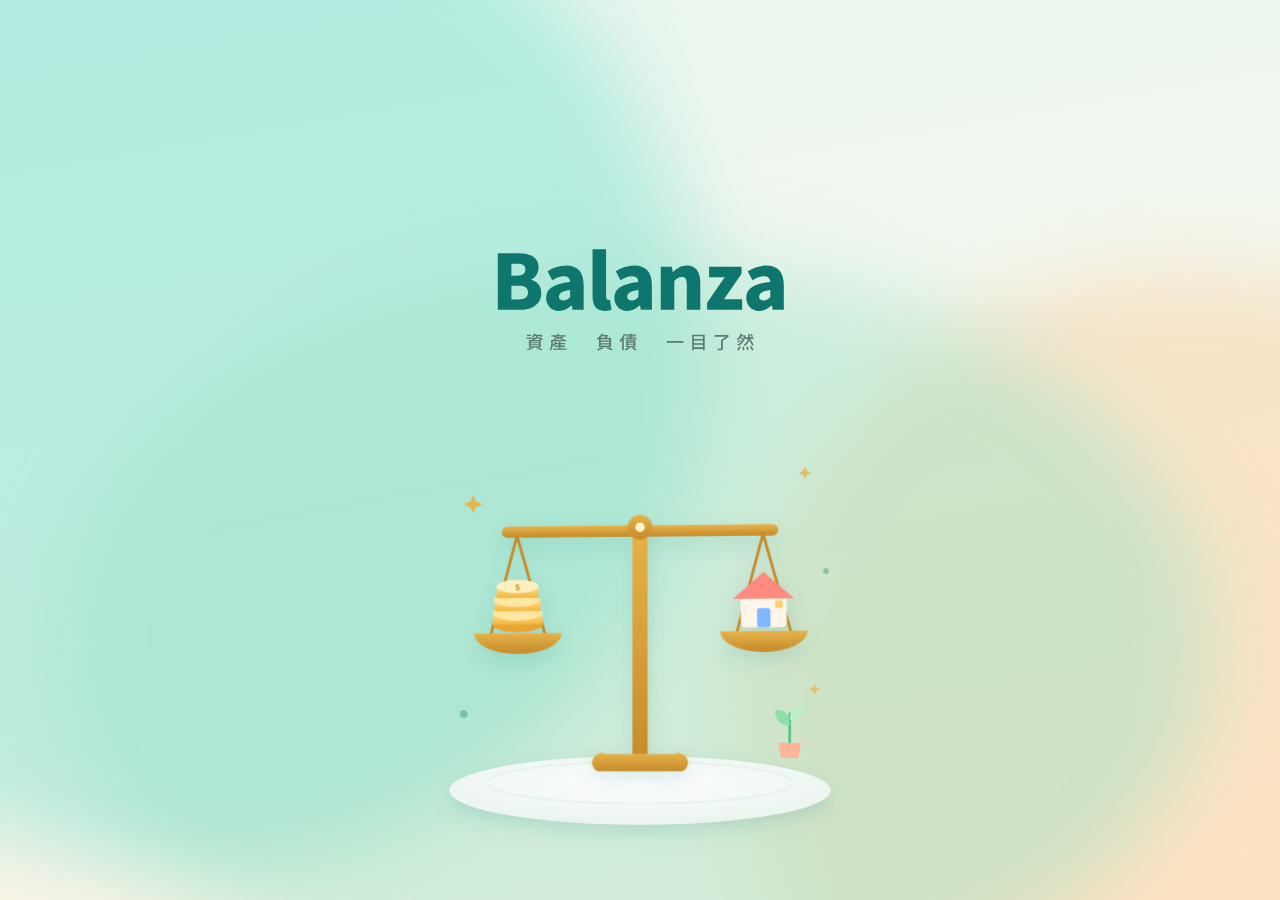
==== index.html @ 510e19ad "v5.28.0 新版小秤：配件、首頁背景鋪滿、大動作（設定可換回經典版） Co-Authored-By: Claude Opus 5.5 <noreply@anthropic.com> Claude-" ====
<!doctype html>
<html lang="zh-Hant">
<head>
  <meta charset="utf-8">
  <meta name="viewport" content="width=device-width, initial-scale=1, viewport-fit=cover">
  <meta name="theme-color" content="#0f766e">
  <meta name="apple-mobile-web-app-capable" content="yes">
  <meta name="apple-mobile-web-app-status-bar-style" content="black-translucent">
  <meta name="apple-mobile-web-app-title" content="Balanza">
  <title>Balanza</title>
  <link rel="manifest" href="manifest.json">
  <link rel="icon" href="icon.svg" type="image/svg+xml">
  <link rel="apple-touch-icon" href="icon-192.png">
  <!-- iPhone 啟動畫面：跟 App 底色一樣（淺色／深色），不會先閃白 -->
  <link rel="apple-touch-startup-image" media="(prefers-color-scheme: light) and (device-width: 440px) and (device-height: 956px) and (-webkit-device-pixel-ratio: 3) and (orientation: portrait)" href="splash/v3-light-1320x2868.png">
  <link rel="apple-touch-startup-image" media="(prefers-color-scheme: dark) and (device-width: 440px) and (device-height: 956px) and (-webkit-device-pixel-ratio: 3) and (orientation: portrait)" href="splash/v3-dark-1320x2868.png">
  <link rel="apple-touch-startup-image" media="(prefers-color-scheme: light) and (device-width: 402px) and (device-height: 874px) and (-webkit-device-pixel-ratio: 3) and (orientation: portrait)" href="splash/v3-light-1206x2622.png">
  <link rel="apple-touch-startup-image" media="(prefers-color-scheme: dark) and (device-width: 402px) and (device-height: 874px) and (-webkit-device-pixel-ratio: 3) and (orientation: portrait)" href="splash/v3-dark-1206x2622.png">
  <link rel="apple-touch-startup-image" media="(prefers-color-scheme: light) and (device-width: 430px) and (device-height: 932px) and (-webkit-device-pixel-ratio: 3) and (orientation: portrait)" href="splash/v3-light-1290x2796.png">
  <link rel="apple-touch-startup-image" media="(prefers-color-scheme: dark) and (device-width: 430px) and (device-height: 932px) and (-webkit-device-pixel-ratio: 3) and (orientation: portrait)" href="splash/v3-dark-1290x2796.png">
  <link rel="apple-touch-startup-image" media="(prefers-color-scheme: light) and (device-width: 393px) and (device-height: 852px) and (-webkit-device-pixel-ratio: 3) and (orientation: portrait)" href="splash/v3-light-1179x2556.png">
  <link rel="apple-touch-startup-image" media="(prefers-color-scheme: dark) and (device-width: 393px) and (device-height: 852px) and (-webkit-device-pixel-ratio: 3) and (orientation: portrait)" href="splash/v3-dark-1179x2556.png">
  <link rel="apple-touch-startup-image" media="(prefers-color-scheme: light) and (device-width: 420px) and (device-height: 912px) and (-webkit-device-pixel-ratio: 3) and (orientation: portrait)" href="splash/v3-light-1260x2736.png">
  <link rel="apple-touch-startup-image" media="(prefers-color-scheme: dark) and (device-width: 420px) and (device-height: 912px) and (-webkit-device-pixel-ratio: 3) and (orientation: portrait)" href="splash/v3-dark-1260x2736.png">
  <link rel="apple-touch-startup-image" media="(prefers-color-scheme: light) and (device-width: 428px) and (device-height: 926px) and (-webkit-device-pixel-ratio: 3) and (orientation: portrait)" href="splash/v3-light-1284x2778.png">
  <link rel="apple-touch-startup-image" media="(prefers-color-scheme: dark) and (device-width: 428px) and (device-height: 926px) and (-webkit-device-pixel-ratio: 3) and (orientation: portrait)" href="splash/v3-dark-1284x2778.png">
  <link rel="apple-touch-startup-image" media="(prefers-color-scheme: light) and (device-width: 390px) and (device-height: 844px) and (-webkit-device-pixel-ratio: 3) and (orientation: portrait)" href="splash/v3-light-1170x2532.png">
  <link rel="apple-touch-startup-image" media="(prefers-color-scheme: dark) and (device-width: 390px) and (device-height: 844px) and (-webkit-device-pixel-ratio: 3) and (orientation: portrait)" href="splash/v3-dark-1170x2532.png">
  <link rel="apple-touch-startup-image" media="(prefers-color-scheme: light) and (device-width: 375px) and (device-height: 812px) and (-webkit-device-pixel-ratio: 3) and (orientation: portrait)" href="splash/v3-light-1125x2436.png">
  <link rel="apple-touch-startup-image" media="(prefers-color-scheme: dark) and (device-width: 375px) and (device-height: 812px) and (-webkit-device-pixel-ratio: 3) and (orientation: portrait)" href="splash/v3-dark-1125x2436.png">
  <link rel="apple-touch-startup-image" media="(prefers-color-scheme: light) and (device-width: 414px) and (device-height: 896px) and (-webkit-device-pixel-ratio: 3) and (orientation: portrait)" href="splash/v3-light-1242x2688.png">
  <link rel="apple-touch-startup-image" media="(prefers-color-scheme: dark) and (device-width: 414px) and (device-height: 896px) and (-webkit-device-pixel-ratio: 3) and (orientation: portrait)" href="splash/v3-dark-1242x2688.png">
  <link rel="apple-touch-startup-image" media="(prefers-color-scheme: light) and (device-width: 414px) and (device-height: 896px) and (-webkit-device-pixel-ratio: 2) and (orientation: portrait)" href="splash/v3-light-828x1792.png">
  <link rel="apple-touch-startup-image" media="(prefers-color-scheme: dark) and (device-width: 414px) and (device-height: 896px) and (-webkit-device-pixel-ratio: 2) and (orientation: portrait)" href="splash/v3-dark-828x1792.png">
  <link rel="apple-touch-startup-image" media="(prefers-color-scheme: light) and (device-width: 375px) and (device-height: 667px) and (-webkit-device-pixel-ratio: 2) and (orientation: portrait)" href="splash/v3-light-750x1334.png">
  <link rel="apple-touch-startup-image" media="(prefers-color-scheme: dark) and (device-width: 375px) and (device-height: 667px) and (-webkit-device-pixel-ratio: 2) and (orientation: portrait)" href="splash/v3-dark-750x1334.png">
  <link rel="apple-touch-startup-image" media="(prefers-color-scheme: light) and (device-width: 320px) and (device-height: 568px) and (-webkit-device-pixel-ratio: 2) and (orientation: portrait)" href="splash/v3-light-640x1136.png">
  <link rel="apple-touch-startup-image" media="(prefers-color-scheme: dark) and (device-width: 320px) and (device-height: 568px) and (-webkit-device-pixel-ratio: 2) and (orientation: portrait)" href="splash/v3-dark-640x1136.png">
  <meta name="color-scheme" content="light dark">
  <!-- 先上底色，CSS 還沒載入前不會閃白／閃灰 -->
  <style>html,body{background:#f3f5f1}@media (prefers-color-scheme:dark){html,body{background:#0e1412}}</style>
  <!-- 開機畫面：iPhone 啟動圖片是同樣的底色；Balanza 一個字一個字浮現，再飛到首頁左上角變成標題 -->
  <style>#splash{position:fixed;inset:0;z-index:9999;overflow:hidden;background:var(--sp-bg);--sp-bg:linear-gradient(170deg,#e7f6ef 0%,#f3f7ee 42%,#fdf3e3 100%);--sp-wm:#0f766e;--sp-tag:#5b7a72;--sp-bar:#d7ebe2;--disc:#fff;--disc2:#e6f2ec;--beam:#c58b2a;--beam2:#e8b44c;--wm:#0f766e;--shadow:rgba(15,118,110,.14);--sp-g1:rgba(45,212,191,.28);--sp-g2:rgba(255,190,120,.30);--sp-g3:rgba(155,227,199,.45)}
@media (prefers-color-scheme:dark){#splash{--sp-bg:linear-gradient(170deg,#0f2a25 0%,#0e1a17 45%,#0e1412 100%);--sp-wm:#2dd4bf;--sp-tag:#8fb3aa;--sp-bar:#1d2c28;--disc:#1b2b27;--disc2:#16231f;--beam:#d9a441;--beam2:#f2c86a;--wm:#2dd4bf;--shadow:rgba(0,0,0,.35);--sp-g1:rgba(45,212,191,.20);--sp-g2:rgba(255,170,90,.14);--sp-g3:rgba(120,220,180,.12)}}
#splash.sp-light{--sp-bg:linear-gradient(170deg,#e7f6ef 0%,#f3f7ee 42%,#fdf3e3 100%);--sp-wm:#0f766e;--sp-tag:#5b7a72;--sp-bar:#d7ebe2;--disc:#fff;--disc2:#e6f2ec;--beam:#c58b2a;--beam2:#e8b44c;--wm:#0f766e;--shadow:rgba(15,118,110,.14);--sp-g1:rgba(45,212,191,.28);--sp-g2:rgba(255,190,120,.30);--sp-g3:rgba(155,227,199,.45)}
#splash.sp-dark{--sp-bg:linear-gradient(170deg,#0f2a25 0%,#0e1a17 45%,#0e1412 100%);--sp-wm:#2dd4bf;--sp-tag:#8fb3aa;--sp-bar:#1d2c28;--disc:#1b2b27;--disc2:#16231f;--beam:#d9a441;--beam2:#f2c86a;--wm:#2dd4bf;--shadow:rgba(0,0,0,.35);--sp-g1:rgba(45,212,191,.20);--sp-g2:rgba(255,170,90,.14);--sp-g3:rgba(120,220,180,.12)}
#splash .sp-g{position:absolute;border-radius:50%;filter:blur(40px)}
#splash .sp-g1{width:80vw;height:80vw;left:-25vw;top:-12vw;background:var(--sp-g1)}
#splash .sp-g2{width:70vw;height:70vw;right:-28vw;top:30vh;background:var(--sp-g2)}
#splash .sp-g3{width:90vw;height:60vw;left:5vw;bottom:-10vw;background:var(--sp-g3)}
#splash .sp-wm{position:absolute;left:50%;top:27%;height:min(15.3vw,68.4px);transform:translateX(-50%);fill:var(--sp-wm);overflow:visible}
#splash .sp-tag{position:absolute;left:50%;top:calc(27% + min(15.3vw,68.4px) + 22px);height:min(4.2vw,18px);transform:translateX(-50%);fill:var(--sp-tag);opacity:0}
#splash.sp-live .sp-tag{animation:spTag .7s cubic-bezier(.2,.8,.2,1) 1.05s both}
@keyframes spTag{from{opacity:0;transform:translateX(-50%) translateY(10px)}to{opacity:1;transform:translateX(-50%)}}
#splash .sp-scene{position:absolute;left:50%;bottom:8%;width:min(92vw,410px);transform:translateX(-50%)}
#splash .sp-scene svg{display:block;width:100%;height:auto;overflow:visible}
#splash .sp-beam{transform-box:view-box;transform-origin:215px 108px}
#splash.sp-live .sp-beam{animation:spBal 1.4s cubic-bezier(.35,.6,.3,1) .1s both,spIdle 2.8s ease-in-out 1.5s infinite}
#splash.sp-live .sp-spark path{animation:spTw 1.3s ease-in-out infinite;transform-box:fill-box;transform-origin:center}
#splash.sp-live .sp-spark path:nth-child(2){animation-delay:.4s}#splash.sp-live .sp-spark path:nth-child(3){animation-delay:.8s}
@keyframes spBal{0%{transform:rotate(-6deg)}35%{transform:rotate(3deg)}60%{transform:rotate(-2.5deg)}80%{transform:rotate(1deg)}100%{transform:rotate(-.5deg)}}
@keyframes spIdle{0%,100%{transform:rotate(-.5deg)}50%{transform:rotate(1.5deg)}}
@keyframes spTw{0%,100%{opacity:1;transform:scale(1)}50%{opacity:.35;transform:scale(.6)}}
#splash .sp-wm path{opacity:0;transform-box:fill-box;transform-origin:50% 100%}
#splash.sp-live .sp-wm path{animation:spLetter .62s cubic-bezier(.2,.85,.25,1) both;animation-delay:calc(var(--i) * 90ms)}
@keyframes spLetter{0%{opacity:0;transform:translateY(38%) scale(.86)}60%{opacity:1}100%{opacity:1;transform:none}}
#splash .sp-bar{position:absolute;left:50%;bottom:calc(9% + env(safe-area-inset-bottom,0px));width:64px;height:3px;margin-left:-32px;border-radius:2px;background:var(--sp-bar);overflow:hidden;opacity:0;transition:opacity .4s}
#splash .sp-bar i{position:absolute;top:0;bottom:0;width:40%;border-radius:2px;background:var(--sp-wm);animation:spBar 1.1s ease-in-out infinite}
#splash.sp-wait .sp-bar{opacity:.85}
#splash.sp-out{opacity:0;visibility:hidden;transition:opacity .5s,visibility .5s}
@keyframes spBar{0%{left:-40%}100%{left:100%}}
@media (prefers-reduced-motion:reduce){#splash .sp-wm path,#splash .sp-tag{opacity:1;animation:none!important}#splash .sp-beam{animation:none!important}}</style>
  <link rel="stylesheet" href="style.css">
</head>
<body class="booting">
<div id="splash" aria-hidden="true">
  <div class="sp-g sp-g1"></div><div class="sp-g sp-g2"></div><div class="sp-g sp-g3"></div>
  <svg class="sp-wm" viewBox="0 -880 3915 900"><path style="--i:0" d="M86 0H367C529 0 658 -68 658 -220C658 -319 601 -375 526 -395V-399C586 -422 623 -494 623 -560C623 -703 500 -745 346 -745H86ZM265 -449V-608H339C414 -608 449 -586 449 -533C449 -482 415 -449 339 -449ZM265 -137V-318H354C441 -318 484 -293 484 -232C484 -168 440 -137 354 -137Z"/><path style="--i:1" d="M891 14C954 14 1007 -15 1054 -57H1059L1071 0H1216V-323C1216 -501 1133 -583 986 -583C897 -583 816 -553 741 -508L803 -391C860 -423 907 -441 952 -441C1010 -441 1034 -414 1038 -368C816 -344 722 -279 722 -159C722 -64 786 14 891 14ZM952 -124C915 -124 891 -140 891 -173C891 -213 927 -246 1038 -260V-169C1012 -141 988 -124 952 -124Z"/><path style="--i:2" d="M1495 14C1535 14 1564 7 1583 -1L1562 -132C1552 -130 1548 -130 1542 -130C1528 -130 1511 -141 1511 -179V-799H1333V-185C1333 -66 1373 14 1495 14Z"/><path style="--i:3" d="M1789 14C1852 14 1905 -15 1952 -57H1957L1969 0H2114V-323C2114 -501 2031 -583 1884 -583C1795 -583 1714 -553 1639 -508L1701 -391C1758 -423 1805 -441 1850 -441C1908 -441 1932 -414 1936 -368C1714 -344 1620 -279 1620 -159C1620 -64 1684 14 1789 14ZM1850 -124C1813 -124 1789 -140 1789 -173C1789 -213 1825 -246 1936 -260V-169C1910 -141 1886 -124 1850 -124Z"/><path style="--i:4" d="M2231 0H2409V-380C2443 -413 2467 -431 2507 -431C2552 -431 2573 -409 2573 -330V0H2751V-352C2751 -494 2698 -583 2574 -583C2497 -583 2439 -544 2392 -498H2389L2376 -569H2231Z"/><path style="--i:5" d="M2841 0H3302V-139H3063L3294 -474V-569H2867V-430H3072L2841 -95Z"/><path style="--i:6" d="M3525 14C3588 14 3641 -15 3688 -57H3693L3705 0H3850V-323C3850 -501 3767 -583 3620 -583C3531 -583 3450 -553 3375 -508L3437 -391C3494 -423 3541 -441 3586 -441C3644 -441 3668 -414 3672 -368C3450 -344 3356 -279 3356 -159C3356 -64 3420 14 3525 14ZM3586 -124C3549 -124 3525 -140 3525 -173C3525 -213 3561 -246 3672 -260V-169C3646 -141 3622 -124 3586 -124Z"/></svg>
  <svg class="sp-tag" viewBox="0 -880 12700 1000"><path d="M268 -312H742V-255H268ZM268 -198H742V-140H268ZM268 -426H742V-370H268ZM67 -789V-718H315V-789ZM588 -33C692 3 798 49 860 82L945 30C877 -2 764 -46 660 -80H837V-486H177V-80H340C270 -41 151 -7 48 14C69 31 102 66 118 84C219 57 347 9 429 -42L344 -80H647ZM45 -634V-560H303C319 -543 341 -511 350 -491C525 -514 605 -557 641 -604C704 -546 796 -509 911 -493C921 -517 944 -552 963 -569C829 -578 721 -612 667 -668L669 -692V-709H808C794 -683 779 -658 766 -639L840 -612C869 -650 902 -710 928 -763L863 -784L849 -780H535C542 -796 549 -813 554 -830L470 -848C447 -778 405 -709 353 -663C374 -652 408 -628 424 -614C450 -640 476 -672 498 -709H582V-696C582 -652 558 -596 340 -567V-634Z M1738 -822C1754 -803 1771 -779 1785 -757H1424V-682H1592L1540 -642C1607 -628 1680 -610 1752 -591C1668 -570 1581 -552 1504 -539C1516 -530 1534 -512 1547 -498H1416V-301C1416 -199 1408 -63 1326 34C1345 45 1384 77 1398 95C1469 12 1495 -104 1504 -207C1507 -240 1508 -271 1508 -300V-421H2249V-498H2102L2149 -540C2100 -556 2038 -575 1971 -595C2023 -613 2071 -633 2112 -654L2067 -682H2219V-757H1876C1858 -788 1830 -826 1804 -854ZM2059 -498H1617C1696 -515 1782 -536 1864 -560C1937 -539 2005 -517 2059 -498ZM1638 -682H2024C1981 -662 1928 -642 1869 -624C1791 -645 1711 -665 1638 -682ZM1632 -407C1605 -330 1558 -257 1504 -207C1519 -188 1543 -142 1550 -124C1586 -158 1621 -202 1650 -252H1840V-179H1615V-105H1840V-23H1521V55H2264V-23H1933V-105H2169V-179H1933V-252H2194V-328H1933V-403H1840V-328H1690C1699 -346 1706 -365 1713 -383Z M4167 -392H4646V-315H4167ZM4167 -245H4646V-167H4167ZM4167 -539H4646V-463H4167ZM4481 -34C4582 4 4686 51 4745 85L4849 35C4779 0 4660 -49 4556 -86ZM4238 -87C4169 -47 4052 -9 3950 14C3972 31 4007 69 4023 88C4122 58 4249 7 4329 -45ZM4230 -699H4449C4430 -670 4407 -640 4383 -614H4151C4180 -641 4206 -670 4230 -699ZM4214 -844C4164 -754 4072 -648 3943 -571C3965 -557 3998 -525 4013 -504C4034 -518 4054 -532 4073 -547V-91H4744V-614H4497C4530 -653 4562 -696 4583 -735L4518 -777L4503 -773H4285L4318 -824Z M5675 -311H6003V-259H5675ZM5675 -207H6003V-154H5675ZM5675 -414H6003V-363H5675ZM5584 -475V-93H6097V-475ZM5709 -82C5659 -42 5572 -4 5491 19C5513 35 5550 67 5566 85C5645 55 5741 5 5800 -48ZM5888 -47C5955 -7 6038 53 6079 91L6164 41C6121 3 6041 -48 5972 -87ZM5787 -844V-792H5552V-730H5787V-687H5576V-628H5787V-583H5508V-517H6160V-583H5883V-628H6104V-687H5883V-730H6128V-792H5883V-844ZM5452 -843C5399 -698 5308 -554 5213 -462C5229 -439 5256 -389 5264 -366C5295 -398 5326 -435 5355 -475V83H5447V-619C5483 -683 5514 -750 5540 -816Z M7842 -442V-338H8762V-442Z M9345 -461H9845V-317H9345ZM9345 -551V-693H9845V-551ZM9345 -227H9845V-82H9345ZM9250 -786V76H9345V11H9845V76H9944V-786Z M10496 -770V-676H11113C11041 -610 10943 -538 10855 -493V-32C10855 -15 10847 -10 10826 -9C10803 -8 10724 -8 10645 -11C10661 15 10678 57 10683 85C10783 85 10852 84 10895 69C10939 55 10954 28 10954 -31V-446C11079 -517 11212 -622 11302 -720L11227 -775L11205 -770Z M12466 -788C12503 -747 12546 -689 12564 -652L12637 -695C12617 -732 12572 -787 12534 -827ZM12037 -112C12049 -51 12056 28 12056 76L12149 63C12148 16 12137 -62 12124 -122ZM12242 -114C12266 -54 12290 26 12298 74L12391 55C12382 6 12355 -71 12329 -130ZM12447 -118C12495 -54 12551 32 12574 86L12663 46C12637 -9 12579 -93 12531 -153ZM11863 -145C11830 -76 11778 2 11735 49L11824 86C11868 32 11918 -51 11952 -122ZM11759 -432 11780 -358C11840 -378 11906 -400 11974 -424L11965 -484C11887 -463 11813 -444 11759 -432ZM12359 -831V-712C12359 -689 12358 -665 12356 -639H12206V-549H12342C12316 -440 12253 -319 12105 -219C12129 -203 12160 -176 12176 -158C12316 -253 12385 -369 12419 -480C12485 -376 12549 -256 12579 -177L12664 -217C12628 -305 12550 -439 12475 -549H12655V-639H12447C12448 -664 12449 -688 12449 -710V-831ZM11942 -854C11905 -746 11829 -617 11737 -540C11749 -520 11768 -480 11776 -458C11824 -497 11868 -546 11907 -600C11956 -566 12009 -522 12044 -488C11973 -372 11873 -292 11754 -243C11774 -228 11807 -191 11819 -170C12017 -259 12170 -438 12230 -738L12172 -761L12155 -757H11999C12010 -781 12021 -804 12030 -828ZM11944 -657 11959 -681H12124C12112 -636 12098 -594 12080 -555C12043 -589 11991 -627 11944 -657Z"/></svg>
  <div class="sp-scene"><svg viewBox="0 0 430 420">
 <defs>
  <linearGradient id="spGold" x1="0" x2="0" y1="0" y2="1"><stop offset="0" stop-color="var(--beam2)"/><stop offset="1" stop-color="var(--beam)"/></linearGradient>
  <linearGradient id="spCoin" x1="0" x2="0" y1="0" y2="1"><stop offset="0" stop-color="#ffe08a"/><stop offset="1" stop-color="#f4b63f"/></linearGradient>
  <radialGradient id="spDisc" cx=".5" cy=".4" r=".7"><stop offset="0" stop-color="var(--disc)"/><stop offset="1" stop-color="var(--disc2)"/></radialGradient>
  <filter id="spSh" x="-20%" y="-20%" width="140%" height="160%"><feDropShadow dx="0" dy="8" stdDeviation="10" flood-color="var(--shadow)"/></filter>
 </defs>
 <!-- 地台 -->
 <ellipse cx="215" cy="380" rx="200" ry="36" fill="url(#spDisc)" filter="url(#spSh)"/>
 <ellipse cx="215" cy="372" rx="160" ry="22" fill="none" stroke="var(--disc2)" stroke-width="2" opacity=".8"/>
 <!-- 天秤 -->
 <g filter="url(#spSh)">
  <rect x="207" y="96" width="16" height="262" rx="8" fill="url(#spGold)"/>
  <path d="M170 360 h90 a10 10 0 0 0 -10 -18 h-70 a10 10 0 0 0 -10 18z" fill="url(#spGold)"/>
  <g class="sp-beam" transform="rotate(-6 215 108)">
   <rect x="70" y="102" width="290" height="12" rx="6" fill="url(#spGold)"/>
   <!-- 左盤：金幣 -->
   <path d="M86 112 L58 214 M86 112 L114 214" stroke="var(--beam)" stroke-width="3" stroke-linecap="round"/>
   <path d="M40 214 h92 a46 22 0 0 1 -92 0z" fill="url(#spGold)"/>
   <g transform="translate(86 205)">
    <ellipse cx="0" cy="0" rx="26" ry="8" fill="#e9a531"/><rect x="-26" y="-12" width="52" height="12" fill="url(#spCoin)"/><ellipse cx="0" cy="-12" rx="26" ry="8" fill="#ffe7a3"/>
    <rect x="-24" y="-26" width="48" height="12" fill="url(#spCoin)"/><ellipse cx="-1" cy="-26" rx="24" ry="7.5" fill="#ffe7a3"/>
    <rect x="-20" y="-40" width="44" height="12" fill="url(#spCoin)" transform="translate(-2 0)"/><ellipse cx="0" cy="-40" rx="22" ry="7" fill="#fff0c2"/>
    <text x="0" y="-36" text-anchor="middle" font-size="9" font-weight="900" fill="#d18f1e">$</text>
   </g>
   <!-- 右盤：小房子 -->
   <path d="M344 112 L316 214 M344 112 L372 214" stroke="var(--beam)" stroke-width="3" stroke-linecap="round"/>
   <path d="M298 214 h92 a46 22 0 0 1 -92 0z" fill="url(#spGold)"/>
   <g transform="translate(344 210)">
    <rect x="-24" y="-34" width="48" height="34" rx="5" fill="#fff6ea"/>
    <path d="M-32 -30 L0 -58 L32 -30 Z" fill="#ff8a80"/>
    <rect x="-7" y="-20" width="14" height="20" rx="3" fill="#7cb7ff"/>
    <rect x="12" y="-28" width="8" height="8" rx="2" fill="#ffd166"/>
   </g>
  </g>
  <circle cx="215" cy="104" r="13" fill="url(#spGold)"/><circle cx="215" cy="104" r="5" fill="#fff4cf"/>
 </g>
 <!-- 小植物 -->
 <g transform="translate(372 330)"><path d="M0 0 v-30" stroke="#5cc485" stroke-width="3" stroke-linecap="round"/><path d="M0 -18 c-14 0 -16 -12 -15 -16 c9 -1 15 4 15 16z" fill="#8ce0a8"/><path d="M0 -24 c12 0 15 -10 14 -14 c-8 -1 -14 3 -14 14z" fill="#b8f0c8"/><path d="M-12 0 h24 l-3 16 h-18z" fill="#ffb59a"/></g>
 <!-- 閃光 -->
<g class="sp-spark" fill="var(--beam2)"><path d="M40 70 l3 7 7 3 -7 3 -3 7 -3 -7 -7 -3 7 -3z"/><path d="M388 40 l2 5 5 2 -5 2 -2 5 -2 -5 -5 -2 5 -2z" opacity=".8"/><path d="M398 268 l2 4 4 2 -4 2 -2 4 -2 -4 -4 -2 4 -2z" opacity=".7"/></g>
 <g fill="var(--wm)" opacity=".35"><circle cx="30" cy="300" r="4"/><circle cx="410" cy="150" r="3"/></g>
</svg></div>
  <div class="sp-bar"><i></i></div>
</div>
  <div class="statusbar-band" aria-hidden="true"></div>
  <header class="top">
    <h1>Balanza</h1>
    <button type="button" class="ver" id="ver" title="看更新紀錄"></button>
    <span class="spacer"></span>
    <button type="button" class="top-btn ask-btn" id="askBtn" aria-label="問 AI"><i data-ic="chat" data-size="28"></i></button>
    <button type="button" class="top-btn" data-view="levels" aria-label="等級"><i data-ic="trophy" data-size="28"></i></button>
    <button type="button" class="top-btn" data-view="settings" aria-label="設定"><i data-ic="gear" data-size="28"></i></button>
  </header>
  <div class="sim-bar" id="simBar" hidden></div>

  <main>
    <!-- 總覽 -->
    <section class="view active" id="view-home">
      <div id="bkNag"></div>
      <div class="card mascot-card" id="mascotCard">
        <div class="m2-bg" id="mascotBg" aria-hidden="true"></div>
        <div id="mascot" class="mascot-wrap" title="戳我"></div>
        <div class="mascot-text">
          <div class="mascot-lv" id="mascotLv"></div>
          <div class="mascot-msg" id="mascotMsg"></div>
          <div class="mascot-tip" id="mascotTip"></div>
          <div class="home-prog" id="homeProg" hidden><div class="hp-track"><div class="hp-fill" id="homeProgFill"></div></div><div class="hp-text" id="homeProgText"></div></div>
          <button type="button" class="link-btn" id="toLevels">看所有等級 ›</button>
        </div>
      </div>

      <div class="networth card">
        <div class="nw-head"><div class="label">淨資產</div><button type="button" class="eye-btn" id="eyeBtn" aria-label="隱藏金額"></button></div>
        <div class="big" id="netWorth">…</div>
        <div class="row3">
          <div><div class="label"><i data-ic="piggy" data-size="16"></i> 總資產</div><div class="pos" id="totalAssets">…</div></div>
          <div><div class="label"><i data-ic="card" data-size="16"></i> 總負債</div><div class="neg" id="totalDebts">…</div></div>
          <div><div class="label"><i data-ic="scale" data-size="16"></i> 負債比</div><div id="debtRatio">0%</div></div>
        </div>
        <div class="ratio-track"><div class="ratio-fill" id="ratioFill"></div></div>
      </div>

      <div class="card" id="nwTrendCard">
        <h2><i data-ic="chart" data-size="24"></i> 淨資產走勢</h2>
        <div id="nwTrend"></div>
      </div>

      <div class="card home-repay" id="homeRepay" hidden>
        <div class="hr-head"><h2><i data-ic="repay" data-size="24"></i> 本月還款</h2><button type="button" class="link-btn" data-goto="repay">還款計畫 ›</button></div>
        <div id="homeRepayBody"></div>
      </div>

      <div class="grid2">
        <div class="card stat"><div class="label"><i data-ic="calendar" data-size="18"></i> 每月還款</div><div class="mid" id="monthlyPay">0</div></div>
        <div class="card stat"><div class="label"><i data-ic="percent" data-size="18"></i> 加權平均利率</div><div class="mid" id="avgRate">0%</div></div>
        <div class="card stat"><div class="label"><i data-ic="fire" data-size="18"></i> 每月利息</div><div class="mid neg" id="monthlyInterest">0</div></div>
        <div class="card stat"><div class="label"><i data-ic="brick" data-size="18"></i> 每月還本金</div><div class="mid pos" id="monthlyPrincipal">0</div></div>
      </div>

      <div class="card">
        <h2><i data-ic="bank" data-size="24"></i> 負債來源</h2>
        <div id="debtBySource" class="bars"></div>
      </div>

      <div class="card">
        <h2><i data-ic="basket" data-size="24"></i> 資產分布</h2>
        <div id="assetByCat"></div>
      </div>

      <div class="card">
        <h2><i data-ic="clock" data-size="24"></i> 還款時程</h2>
        <div id="payoffList"></div>
      </div>
    </section>

    <!-- 資產 -->
    <section class="view" id="view-assets">
      <div class="listhead"><h2><i data-ic="piggy" data-size="26"></i> 資產</h2><span id="assetsSum" class="pos"></span></div>
      <div id="portfolio"></div>
      <div id="assetList"></div>
    </section>

    <!-- 負債 -->
    <section class="view" id="view-debts">
      <div class="listhead"><h2><i data-ic="card" data-size="26"></i> 負債</h2><span id="debtsSum" class="neg"></span></div>
      <ul class="list" id="debtList"></ul>
      <div id="debtCurve"></div>
    </section>

    <!-- 還款計畫 -->
    <section class="view" id="view-repay">
      <div class="listhead"><h2><i data-ic="repay" data-size="26"></i> 還款計畫</h2></div>
      <div id="repayBody"></div>
    </section>

    <!-- 投資計畫 -->
    <section class="view" id="view-invest">
      <div class="listhead"><h2><i data-ic="invest" data-size="26"></i> 投資計畫</h2></div>
      <div id="investBody"></div>
    </section>

    <!-- 等級 -->
    <section class="view" id="view-levels">
      <div class="card lv-now" id="lvNow"></div>
      <div class="card">
        <h2><i data-ic="trophy" data-size="24"></i> 小秤的所有型態</h2>
        <p class="muted" id="lvNoteCcy"></p>
        <ul class="lv-list" id="lvList"></ul>
      </div>
    </section>

    <!-- 設定 -->
    <section class="view" id="view-settings">
      <div class="set-top">
        <button type="button" class="set-back" id="setBack" hidden aria-label="回設定">‹ 設定</button>
        <h2 id="setTitle"><i data-ic="gear" data-size="26"></i> 設定</h2>
      </div>
      <div id="setMenu"></div>
      <div class="set-page" data-page="ai" hidden>
        <div class="card"><div id="aiSet"></div></div>
      </div>
      <div class="set-page" data-page="lock" hidden>
        <div class="card"><div id="lockSet"></div></div>
      </div>
      <div class="set-page" data-page="privacy" hidden>
        <div class="card">
          <label class="switch-row"><span><b>打開 App 時自動隱藏金額</b><small class="muted">避免一打開就被旁邊的人看到；點總覽淨資產旁的眼睛就能顯示</small></span>
            <input type="checkbox" id="autoHide" class="switch"></label>
        </div>
        <div class="card" id="scaleSet"></div>
      </div>
      <button type="button" class="pickbtn" id="currencyBtn" style="display:none"></button>
      <div class="set-page" data-page="backup" hidden>
        <div id="bkSet"></div>
        <input type="file" id="importFile" accept="application/json,.json" hidden>
      </div>
      <div class="set-page" data-page="stocks" hidden>
        <div class="card">
          <p class="muted" id="stockStatus">讀取中…</p>
          <p class="muted">台股（上市、上櫃、ETF）與美股（S&amp;P 500、熱門個股與 ETF）使用收盤價，不是盤中即時價。你的持股只存在手機裡；App 下載的是整個市場的公開報價檔。</p>
        </div>
      </div>
      <div class="set-page" data-page="lvr" hidden>
        <div class="card">
          <p class="muted" id="lvrStatus">讀取中…</p>
          <p class="muted">資料來源：內政部不動產成交案件實際資訊（開放資料），每週自動更新。估價依路段成交單價中位數計算，僅供參考。</p>
        </div>
      </div>
      <div class="set-page" data-page="sim" hidden>
        <div class="card" id="simSet"></div>
      </div>
      <div class="set-page" data-page="changelog" hidden>
        <div class="card">
          <div id="clList"></div>
          <button type="button" class="btn mini" id="clOpen">看全部版本</button>
        </div>
      </div>
      <div class="set-page" data-page="danger" hidden>
        <div class="card">
          <p class="muted">會刪除這支手機上所有資產、負債、投資計畫與設定，無法復原。建議先到「備份與還原」匯出。</p>
          <button id="clearBtn" class="btn danger">清除所有資料</button>
        </div>
      </div>
      <div class="vp-diag" id="vpDiag"></div>
    </section>
  </main>

  <button class="fab" id="fab" data-add="" aria-label="新增" hidden><svg viewBox="0 0 24 24" width="28" height="28"><path d="M12 5v14M5 12h14" stroke="#fff" stroke-width="3" stroke-linecap="round"/></svg></button>

  <nav class="tabs">
    <button data-view="home" class="active"><i data-ic="chart" data-size="26"></i>總覽</button>
    <button data-view="assets"><i data-ic="piggy" data-size="26"></i>資產</button>
    <button data-view="debts"><i data-ic="card" data-size="26"></i>負債</button>
    <button data-view="repay"><i data-ic="repay" data-size="26"></i>還款</button>
    <button data-view="invest"><i data-ic="invest" data-size="26"></i>投資</button>
  </nav>

  <dialog id="editor">
    <form method="dialog" id="editForm">
      <h2 id="editTitle">新增</h2>
      <div id="editFields" class="fields"></div>
      <div class="btnrow sticky">
        <button type="button" class="btn danger" id="delBtn" aria-label="刪除"><i data-ic="trash" data-size="20"></i></button>
        <span class="spacer"></span>
        <button type="button" class="btn" id="cancelBtn">取消</button>
        <button type="submit" class="btn primary">儲存</button>
      </div>
    </form>
  </dialog>

  <dialog id="clDialog" class="sheet cl-sheet">
    <div class="sheet-grip"></div>
    <h2 id="clTitle">更新紀錄</h2>
    <div class="cl-scroll"><div id="clBody"></div>
      <div class="btnrow cl-end"><button type="button" class="btn primary" id="clClose">好</button></div></div>
  </dialog>

  <dialog id="periodDialog" class="cl-dialog">
    <h2 id="pdTitle">第 1 期</h2>
    <div id="pdStocks"></div>
    <label class="field"><span class="flabel" id="pdAmtLabel">實際投入金額</span><input id="pdAmount" type="number" inputmode="decimal" step="any"></label>
    <div class="small muted" id="pdPlanned"></div>
    <div class="pd-btns">
      <button type="button" class="btn primary" id="pdDone">確認這一期</button>
      <button type="button" class="btn" id="pdPlan">只修改這期的計畫金額</button>
      <button type="button" class="btn danger" id="pdUndo">取消確認</button>
      <button type="button" class="btn" id="pdCancel">關閉</button>
    </div>
  </dialog>

  <dialog id="tradeDialog" class="cl-dialog">
    <h2 id="tdTitle">加碼買進</h2>
    <div class="seg" id="tdType"><button type="button" data-t="buy" class="on">買進</button><button type="button" data-t="sell">賣出</button></div>
    <div class="fields">
      <label class="field half"><span class="flabel">日期</span><input id="tdDate" type="date"></label>
      <label class="field half"><span class="flabel" id="tdSharesLabel">股數</span><input id="tdShares" type="number" inputmode="decimal" step="any"></label>
      <label class="field"><span class="flabel" id="tdPriceLabel">成交價（每股）</span><input id="tdPrice" type="number" inputmode="decimal" step="any"></label>
    </div>
    <div class="quick" id="tdQuick"></div>
    <div class="panel" id="tdPreview"></div>
    <div class="btnrow"><button type="button" class="btn danger" id="tdDelete">刪除這筆</button><span class="spacer"></span><button type="button" class="btn" id="tdCancel">取消</button><button type="button" class="btn primary" id="tdSave">儲存</button></div>
  </dialog>

  <dialog id="bulkDialog" class="cl-dialog bulk-dialog">
    <h2><i data-ic="tw" data-size="28"></i> 一次輸入股票持股</h2>
    <div class="seg" id="bkMkt"><button type="button" data-m="台股" class="on">台股</button><button type="button" data-m="美股">美股</button></div>
    <div class="bk-shot">
      <label class="btn primary" id="bkShotBtn"><i data-ic="chart" data-size="20"></i> 從截圖讀取<input type="file" id="bkShot" accept="image/*" multiple hidden></label>
      <small class="muted" id="bkShotMsg">券商 App 庫存畫面截圖，可一次選多張，台股美股可混在一起</small>
    </div>
    <p class="small muted">或每列手動填一檔：代號、股數、平均成本（可不填）。已經有的股票會歸到同一檔。</p>
    <div class="bk-head"><span>代號</span><span>股數</span><span>平均成本</span><span></span></div>
    <div id="bkRows"></div>
    <button type="button" class="btn mini" id="bkAdd">＋ 再一列</button>
    <datalist id="bkList"></datalist>
    <div class="btnrow"><span class="spacer"></span><button type="button" class="btn" id="bkCancel">取消</button><button type="button" class="btn primary" id="bkSave">全部加入</button></div>
  </dialog>

  <dialog id="keyDialog" class="cl-dialog">
    <h2 id="kdTitle"><i data-ic="lock" data-size="24"></i> 你的恢復金鑰</h2>
    <p class="muted small" id="kdMsg"></p>
    <div class="kd-label">恢復金鑰（解開備份用，弄丟就救不回來）</div>
    <div class="rkey" id="kdKey"></div>
    <div id="kdTokWrap" hidden><div class="kd-label">GitHub token（換手機時用來找備份）</div><div class="rkey rtok" id="kdTok"></div></div>
    <div class="btnrow"><button type="button" class="btn primary" id="kdCopyAll" hidden>一起複製（存到備忘錄或「密碼」App）</button><button type="button" class="btn" id="kdCopy">只複製恢復金鑰</button></div>
    <ol class="kd-steps small">
      <li>打開 iPhone 的「密碼」App → 右下「＋」，標籤填 <b>Balanza 備份</b>，把上面的內容貼進「備註」→ 儲存</li>
      <li>或貼到「備忘錄」鎖定的筆記、也可以抄在紙上收好</li>
      <li>這兩組只有你有：GitHub 只會顯示 token 一次，Balanza 也沒有辦法幫你找回</li>
    </ol>
    <label class="kd-ok" id="kdOkRow"><input type="checkbox" id="kdOk"> <span id="kdOkTxt">我已經把恢復金鑰存好了</span></label>
    <div class="btnrow"><span class="spacer"></span><button type="button" class="btn primary" id="kdDone">完成</button></div>
  </dialog>

  <dialog id="restoreDialog" class="cl-dialog">
    <h2><i data-ic="import" data-size="24"></i> 從雲端還原</h2>
    <label class="field"><span class="flabel">GitHub token</span><input id="rsToken" type="password" autocomplete="off" placeholder="ghp_..."></label>
    <p class="small muted rs-hint">token 不見了沒關係：<a href="https://github.com/settings/tokens/new?scopes=gist&description=Balanza%20backup" target="_blank" rel="noopener">點這裡重建一個新的</a>（Expiration 選 No expiration → Generate token），舊的備份一樣找得到。<br>恢復金鑰一定要是原本那組，備份是用它加密的。</p>
    <label class="field"><span class="flabel">恢復金鑰</span><input id="rsKey" autocomplete="off" autocapitalize="characters" spellcheck="false" placeholder="XXXXX-XXXXX-XXXXX-XXXXX-XXXXX"></label>
    <div class="btnrow"><button type="button" class="btn primary" id="rsFind">找備份</button><span class="small muted" id="rsMsg"></span></div>
    <div id="rsList"></div>
    <div class="btnrow"><span class="spacer"></span><button type="button" class="btn" id="rsCancel">關閉</button></div>
  </dialog>

  <dialog id="pinDialog" class="cl-dialog pin-dialog">
    <h2 id="psTitle">設定 PIN</h2>
    <p class="pin-msg" id="psMsg"></p>
    <div id="psPad"></div>
    <p class="small neg" id="psErr"></p>
    <div class="btnrow"><span class="spacer"></span><button type="button" class="btn" id="psCancel">取消</button></div>
  </dialog>

  <div class="lock-screen" id="lockScreen" hidden>
    <div class="lock-inner">
      <div class="lock-mascot" id="lockMascot"></div>
      <h2>Balanza 已上鎖</h2>
      <p class="muted" id="lockMsg"></p>
      <button type="button" class="btn primary lock-face" id="lockFace"><svg viewBox="0 0 24 24" width="26" height="26" fill="none" stroke="#fff" stroke-width="1.8" stroke-linecap="round"><path d="M3 8V5a2 2 0 0 1 2-2h3M16 3h3a2 2 0 0 1 2 2v3M21 16v3a2 2 0 0 1-2 2h-3M8 21H5a2 2 0 0 1-2-2v-3"/><path d="M9 9v1.5M15 9v1.5M12 9v4h-1M9 16c1.6 1.3 4.4 1.3 6 0"/></svg> 用 Face ID 解鎖</button>
      <button type="button" class="link-btn" id="lockUsePin">改用 PIN</button>
      <div id="lockPinWrap" hidden><div id="lockPin"></div></div>
      <p class="small neg" id="lockErr"></p>
    </div>
  </div>

  <dialog id="voiceDialog" class="sheet voice-sheet">
    <div class="sheet-grip"></div>
    <div class="vc-head"><div class="vc-mascot" id="vcMascot"></div>
      <div><h3>用說的新增 <span class="ai-badge" id="vcBadge" hidden>AI</span></h3><p class="small muted" id="vcHint"></p><div class="vc-state" id="vcState"></div></div></div>
    <textarea id="vcText" rows="2" placeholder="例：國泰房貸 800 萬 利率 2.1% 30 年；0050 三張 均價 95"></textarea>
    <div class="btnrow"><button type="button" class="btn primary vc-mic" id="vcMic"></button><button type="button" class="btn vc-ai" id="vcAI" hidden>✦ AI 整理</button><span class="spacer"></span><button type="button" class="btn" id="vcClose">關閉</button></div>
    <div id="vcResults" class="vc-results"></div>
    <div class="small muted vc-ex-title">可以這樣說（一次說好幾筆也可以，用「還有」隔開）</div>
    <div class="chips" id="vcExamples"></div>
  </dialog>

  <dialog id="detailDialog" class="sheet detail-sheet">
    <div class="sheet-grip"></div>
    <div id="dtBody"></div>
    <div class="btnrow dt-btns"><button type="button" class="btn" id="dtClose">關閉</button><span class="spacer"></span><button type="button" class="btn primary" id="dtEdit"></button></div>
  </dialog>

  <dialog id="askDialog" class="sheet ask-sheet">
    <div class="sheet-grip"></div>
    <div class="ask-head"><span class="ask-ic"></span><div class="grow"><h3>問 AI <span class="ai-badge" id="askBadge"></span></h3><p class="small muted">App 怎麼用、你的貸款與資產狀況，都可以問</p></div><button type="button" class="link-btn" id="askClear">清除</button></div>
    <div class="ask-log" id="askLog"></div>
    <div class="chips ask-sugg" id="askSugg"></div>
    <label class="ask-ctx"><input type="checkbox" id="askCtx"> <span>讓 AI 參考我的資料摘要<small id="askCtxNote">（金額、利率、月付；不含地址、備註、帳號）</small></span></label>
    <div class="ask-input"><textarea id="askText" rows="1" placeholder="例如：寬限期結束後我每月要繳多少？"></textarea><button type="button" class="btn primary" id="askSend">送出</button></div>
    <div class="btnrow"><span class="spacer"></span><button type="button" class="btn" id="askClose">關閉</button></div>
  </dialog>

  <div class="toast" id="toast" role="status"></div>

  <script src="data/catalog.js"></script>
  <script src="changelog.js"></script>
  <script src="lock.js"></script>
  <script src="backup.js"></script>
  <script src="icons.js"></script>
  <script src="cars.js"></script>
  <script src="loan.js"></script>
  <script src="plan.js"></script>
  <script src="charts.js"></script>
  <script src="ui.js"></script>
  <script src="mascot2.js"></script>
  <script src="lvr.js"></script>
  <script src="stocks.js"></script>
  <script src="voice.js"></script>
  <script src="ai.js"></script>
  <script src="sim.js"></script>
  <script src="app.js"></script>
</body>
</html>
---- style.css ----
:root {
  --bg: #f3f5f1;
  --card: #ffffff;
  --text: #1d2420;
  --muted: #6e7a74;
  --line: #e3e8e4;
  --soft: #f1f5f2;
  --accent: #0f766e;
  --accent-soft: #ccfbf1;
  --pos: #15803d;
  --neg: #d9480f;
  --bar: linear-gradient(90deg, #14b8a6, #0f766e);
  --shadow: 0 2px 10px rgba(30, 60, 50, .07);
  --r: 18px;
}
@media (prefers-color-scheme: dark) {
  :root {
    --bg: #0e1412; --card: #18201d; --text: #e8eeec; --muted: #93a09b; --line: #2a3430; --soft: #1f2925;
    --accent: #2dd4bf; --accent-soft: #134e4a; --pos: #4ade80; --neg: #fb923c;
    --bar: linear-gradient(90deg, #2dd4bf, #14b8a6); --shadow: none;
  }
}
* { box-sizing: border-box; }
html, body { margin: 0; }
/* iPhone 轉橫再轉回來時，Safari 會自動放大文字；固定 100% 才不會變大 */
html { -webkit-text-size-adjust: 100%; text-size-adjust: 100%; }
body {
  background: var(--bg); color: var(--text);
  font-family: -apple-system, BlinkMacSystemFont, "PingFang TC", "Noto Sans TC", "Microsoft JhengHei", sans-serif;
  padding-bottom: calc(80px + env(safe-area-inset-bottom));
  -webkit-tap-highlight-color: transparent;
}
button { font: inherit; color: inherit; }
.top {
  position: sticky; top: 0; z-index: 5; display: flex; align-items: baseline; gap: 8px;
  padding: calc(12px + env(safe-area-inset-top)) 16px 10px; background: var(--bg);
}
.top h1 { margin: 0; font-size: 22px; letter-spacing: .5px; color: var(--accent); }
.ver { font-size: 11px; color: var(--muted); }
main { padding: 6px 16px 0; max-width: 640px; margin: 0 auto; }
h2 { font-size: 17px; margin: 2px 0 12px; }
h3 { font-size: 15px; margin: 0 0 8px; }
.view { display: none; }
.view.active { display: block; animation: viewIn .35s ease backwards; }
@keyframes viewIn { from { opacity: 0; transform: translateY(10px); } }
.card { background: var(--card); border-radius: var(--r); padding: 16px; margin-bottom: 12px; box-shadow: var(--shadow); }
.view.active > .card, .view.active > .grid2 > .card { animation: pop .45s cubic-bezier(.2, .9, .3, 1.2) both; }
.view.active > .card:nth-child(2), .grid2 .card:nth-child(1) { animation-delay: .05s; }
.view.active > .card:nth-child(3), .grid2 .card:nth-child(2) { animation-delay: .1s; }
.view.active > .card:nth-child(4), .grid2 .card:nth-child(3) { animation-delay: .15s; }
.view.active > .card:nth-child(n+5), .grid2 .card:nth-child(4) { animation-delay: .2s; }
@keyframes pop { from { opacity: 0; transform: translateY(14px) scale(.97); } }
.label { font-size: 12px; color: var(--muted); margin-bottom: 4px; }
.big { font-size: 34px; font-weight: 800; font-variant-numeric: tabular-nums; margin-bottom: 14px; letter-spacing: -.5px; }
.mid { font-size: 19px; font-weight: 700; font-variant-numeric: tabular-nums; }
.row3 { display: grid; grid-template-columns: repeat(3, 1fr); gap: 8px; font-variant-numeric: tabular-nums; font-weight: 700; font-size: 14px; }
.grid2 { display: grid; grid-template-columns: 1fr 1fr; gap: 12px; margin-bottom: 12px; }
.grid2 .card { margin: 0; }
.pos { color: var(--pos); }
.neg { color: var(--neg); }
.accent { color: var(--accent); }
.muted { color: var(--muted); font-size: 13px; line-height: 1.55; }
.small { font-size: 11.5px; margin-top: 6px; }
.sub { font-size: 12px; color: var(--muted); margin-top: 2px; font-weight: 400; }
.grow { flex: 1; min-width: 0; }

/* 負債比條 */
.ratio-track { height: 8px; border-radius: 4px; background: var(--soft); margin-top: 12px; overflow: hidden; }
.ratio-fill { height: 100%; width: 0; border-radius: 4px; transition: width 1s cubic-bezier(.2, .8, .2, 1); }
.ratio-fill.cool { background: linear-gradient(90deg, #4ade80, #22c55e); }
.ratio-fill.warm { background: linear-gradient(90deg, #fde047, #f59e0b); }
.ratio-fill.hot { background: linear-gradient(90deg, #fb923c, #ef4444); }

/* 吉祥物 */
.mascot-card { display: flex; align-items: center; gap: 8px; padding: 14px 14px 10px 6px; overflow: hidden; position: relative; }
.mascot-card[data-lv="6"], .mascot-card[data-lv="5"] { background: linear-gradient(135deg, #fff3c4, #fffbe6 60%, #ffe8f0); }
.mascot-card[data-lv="4"], .mascot-card[data-lv="3"] { background: linear-gradient(135deg, #fff8e1, #f1fbf4); }
.mascot-card[data-lv="2"], .mascot-card[data-lv="1"] { background: linear-gradient(135deg, #e8f5e9, #f1f8e9); }
.mascot-card[data-lv="-1"], .mascot-card[data-lv="-2"] { background: linear-gradient(135deg, #fff3e0, #fbe9e7); }
.mascot-card[data-lv="-3"], .mascot-card[data-lv="-4"], .mascot-card[data-lv="-5"] { background: linear-gradient(135deg, #e6ebef, #dde5ec); }
@media (prefers-color-scheme: dark) {
  .mascot-card[data-lv] { background: var(--card); }
}
.mascot-wrap { width: 150px; flex: none; cursor: pointer; }
.mascot { width: 100%; height: auto; display: block; overflow: visible; }
.mascot-msg { font-weight: 700; font-size: 15px; line-height: 1.45; }
.mascot-tip { font-size: 12px; color: var(--muted); margin-top: 6px; }
.mascot .stroke { stroke: #263238; stroke-width: 3.5; fill: none; stroke-linecap: round; }
.mascot .body { transform-box: fill-box; transform-origin: 50% 100%; }
.mascot-wrap.poke > svg { animation: poke .5s cubic-bezier(.3, 1.6, .5, 1); transform-origin: 50% 90%; }
@keyframes poke { 30% { transform: translateY(-22px) scale(.92, 1.1); } 60% { transform: scale(1.12, .88); } }
.m-bounce { animation: bounce .9s cubic-bezier(.3, .0, .5, 1) infinite; }
@keyframes bounce {
  0%, 100% { transform: translateY(0) scale(1.08, .92); }
  45% { transform: translateY(-20px) scale(.95, 1.06); }
  55% { transform: translateY(-20px) scale(.96, 1.05); }
}
.m-sway { animation: sway 2.4s ease-in-out infinite; }
@keyframes sway { 0%, 100% { transform: rotate(-5deg); } 50% { transform: rotate(5deg) translateY(-3px); } }
.m-shake { animation: shake 1.6s ease-in-out infinite; }
@keyframes shake { 0%, 60%, 100% { transform: translateX(0); } 65% { transform: translateX(-3px); } 70% { transform: translateX(3px); } 75% { transform: translateX(-3px); } 80% { transform: translateX(2px); } }
.m-droop { animation: droop 3.2s ease-in-out infinite; }
@keyframes droop { 0%, 100% { transform: scale(1.04, .94); } 50% { transform: scale(1.07, .9) translateY(2px); } }
.m-breathe { animation: breathe 3s ease-in-out infinite; }
@keyframes breathe { 50% { transform: scale(1.03, .97); } }
.mood-rich .shadow { animation: shadowPulse .9s cubic-bezier(.3, 0, .5, 1) infinite; transform-box: fill-box; transform-origin: center; }
@keyframes shadowPulse { 45%, 55% { transform: scale(.7); opacity: .5; } }
.mascot .wave { transform-box: fill-box; transform-origin: 50% 90%; animation: wave .45s ease-in-out infinite alternate; }
.mascot .wave-r { animation-delay: .22s; }
@keyframes wave { to { transform: rotate(25deg); } }
.mascot .coin { animation: coin 2.4s linear infinite; }
@keyframes coin { from { transform: translateY(-15px) rotate(0); opacity: 0; } 10% { opacity: 1; } 85% { opacity: 1; } to { transform: translateY(165px) rotate(360deg); opacity: 0; } }
.mascot .coin { transform-box: fill-box; transform-origin: center; }
.mascot .spark { transform-box: fill-box; transform-origin: center; animation: twinkle 1.4s ease-in-out infinite; }
@keyframes twinkle { 0%, 100% { transform: scale(.3); opacity: .2; } 50% { transform: scale(1.1); opacity: 1; } }
.mascot .sun { transform-box: fill-box; transform-origin: center; animation: spin 10s linear infinite; }
@keyframes spin { to { transform: rotate(360deg); } }
.mascot .sweat { transform-box: fill-box; transform-origin: top; animation: sweat 1.4s ease-in infinite; }
@keyframes sweat { 0% { transform: translateY(-4px); opacity: 0; } 20% { opacity: 1; } 100% { transform: translateY(14px); opacity: 0; } }
.mascot .float { animation: floaty 2s ease-in-out infinite; }
@keyframes floaty { 50% { transform: translateY(-8px) rotate(10deg); } }
.mascot .cloud { animation: cloud 3s ease-in-out infinite; }
@keyframes cloud { 50% { transform: translateX(6px); } }
.mascot .rain { animation: rain .8s linear infinite; }
@keyframes rain { from { transform: translateY(0); opacity: 0; } 20% { opacity: 1; } to { transform: translateY(40px); opacity: 0; } }
.mascot .tear { transform-box: fill-box; transform-origin: top; animation: tear 1.6s ease-in infinite; }
@keyframes tear { 0% { transform: translateY(0) scale(.4); opacity: 0; } 25% { opacity: 1; transform: scale(1); } 100% { transform: translateY(26px); opacity: 0; } }
.mascot .zz { animation: zz 2.4s ease-out infinite; }
@keyframes zz { from { transform: translate(0, 0); opacity: 0; } 30% { opacity: 1; } to { transform: translate(14px, -26px); opacity: 0; } }

/* 長條 */
.bars .bar { display: flex; gap: 10px; align-items: center; margin-bottom: 12px; animation: slideIn .4s ease both; animation-delay: calc(var(--i) * 60ms); }
.bar-body { flex: 1; min-width: 0; }
.bars .bar-top { display: flex; justify-content: space-between; font-size: 14px; margin-bottom: 4px; gap: 8px; }
.bars .bar-top span:first-child { overflow: hidden; text-overflow: ellipsis; white-space: nowrap; }
.bars .bar-top span:last-child { font-variant-numeric: tabular-nums; color: var(--muted); white-space: nowrap; }
.bars .bar .sub { display: block; margin: -2px 0 4px; }
.bars .track { height: 9px; border-radius: 5px; background: var(--soft); overflow: hidden; }
.bars .fill { height: 100%; width: 0; background: var(--bar); border-radius: 5px; transition: width .9s cubic-bezier(.2, .8, .2, 1); }
@keyframes slideIn { from { opacity: 0; transform: translateX(-12px); } }
.empty { color: var(--muted); font-size: 14px; text-align: center; padding: 16px 0; }
.big-empty { padding: 40px 0; }
.big-empty .ico { animation: floaty 2.4s ease-in-out infinite; }

/* 小圖 */
.ico { flex: none; width: 38px; height: 38px; border-radius: 12px; display: inline-grid; place-items: center; }
.ico { background: var(--soft); }
.ico > svg.ic { width: 82%; height: 82%; }
.ico-lg { width: 64px; height: 64px; border-radius: 20px; }
.ico-xl { width: 88px; height: 88px; border-radius: 28px; }
.empty .ico { margin: 0 auto 6px; display: grid; }
.ic-inline { display: inline-flex; vertical-align: -0.28em; }
.ic-inline svg { display: block; }
.ico-bank { background: var(--bc); color: #fff; position: relative; border-radius: 50%; box-shadow: inset 0 -3px 0 rgba(0,0,0,.15); }
.ico-bank b { font-size: 16px; font-weight: 800; }
.bank-coin { position: absolute; right: -4px; bottom: -3px; width: 15px; height: 15px; }
.ico-car { background: var(--soft); }
.ico-car svg { overflow: visible; }
.stack { position: relative; flex: none; }
.stack .badge { position: absolute; right: -6px; bottom: -4px; font-size: 14px; background: var(--card); border-radius: 50%; width: 20px; height: 20px; display: grid; place-items: center; box-shadow: 0 1px 3px rgba(0,0,0,.2); }
.chip { display: inline-block; font-size: 10.5px; font-weight: 600; padding: 2px 7px; border-radius: 10px; background: #fff3cd; color: #8a5a00; vertical-align: 2px; }
@media (prefers-color-scheme: dark) { .chip { background: #4a3b10; color: #ffd76a; } }

/* 還款時程 */
.payoff { display: flex; align-items: center; gap: 10px; padding: 11px 0; border-bottom: 1px solid var(--line); font-size: 14px; animation: slideIn .4s ease both; animation-delay: calc(var(--i) * 60ms); }
.payoff:last-child { border-bottom: 0; }
.payoff .r { text-align: right; white-space: nowrap; }
.mini-track { height: 5px; background: var(--soft); border-radius: 3px; margin-top: 6px; overflow: hidden; }
.mini-track div { height: 100%; background: var(--bar); border-radius: 3px; }

/* 寬限期 */
.grace-card { border: 1.5px dashed #f59e0b; }
.grace-row { display: flex; gap: 10px; align-items: center; padding: 6px 0; font-size: 14px; }
.grace-row small, .grace-row .r small { display: block; font-size: 12px; color: var(--muted); }
.grace-row > div:nth-child(2) { flex: 1; }
.grace-row .r { text-align: right; font-weight: 600; }
.grace-sum { font-size: 13px; margin-top: 8px; padding-top: 10px; border-top: 1px solid var(--line); }

/* 清單 */
.listhead { display: flex; justify-content: space-between; align-items: baseline; }
.listhead span { font-weight: 700; font-variant-numeric: tabular-nums; }
.list { list-style: none; margin: 0; padding: 0; }
.list li {
  background: var(--card); border-radius: 16px; padding: 12px 14px; margin-bottom: 9px;
  display: flex; align-items: center; gap: 12px; box-shadow: var(--shadow); cursor: pointer;
  animation: slideUp .4s cubic-bezier(.2, .9, .3, 1.15) both; animation-delay: calc(var(--i) * 50ms);
  transition: transform .15s;
}
.list li:active { transform: scale(.97); }
@keyframes slideUp { from { opacity: 0; transform: translateY(16px); } }
.list .name { font-weight: 700; }
.list .amt { font-weight: 700; font-variant-numeric: tabular-nums; text-align: right; white-space: nowrap; }
.list li:hover .car { animation: carBounce .5s ease-in-out infinite alternate; }
@keyframes carBounce { to { transform: translateY(-2px) rotate(-2deg); } }

.fab {
  position: fixed; right: 20px; bottom: calc(88px + env(safe-area-inset-bottom));
  width: 58px; height: 58px; border-radius: 50%; border: 0;
  background: var(--accent); color: #fff; font-size: 30px; line-height: 1;
  box-shadow: 0 6px 16px rgba(15, 118, 110, .4); cursor: pointer;
  animation: fabIn .5s cubic-bezier(.3, 1.6, .5, 1) both .2s; transition: transform .15s;
}
.fab:active { transform: scale(.9) rotate(90deg); }
@keyframes fabIn { from { transform: scale(0) rotate(-90deg); } }

.tabs {
  position: fixed; left: 0; right: 0; bottom: 0; z-index: 10; display: grid; grid-template-columns: repeat(5, 1fr);
  background: var(--card); border-top: 1px solid var(--line); padding-bottom: env(safe-area-inset-bottom);
}
.tabs button { background: none; border: 0; color: var(--muted); font-size: 11px; padding: 8px 0 10px; display: flex; flex-direction: column; align-items: center; gap: 2px; cursor: pointer; }
.tabs button .ic-inline { filter: grayscale(1); opacity: .55; transition: transform .25s cubic-bezier(.3, 1.6, .5, 1), filter .2s, opacity .2s; }
.tabs button.active { color: var(--accent); font-weight: 700; }
.tabs button.active .ic-inline { filter: none; opacity: 1; transform: translateY(-3px) scale(1.15); }

/* 編輯對話框 */
dialog { border: 0; padding: 0; background: var(--card); color: var(--text); }
dialog::backdrop { background: rgba(10, 20, 15, .45); backdrop-filter: blur(2px); }
#editor { border-radius: 22px; width: min(94vw, 500px); max-height: 90vh; }
#editor[open] { animation: dlgIn .35s cubic-bezier(.2, .9, .3, 1.15); }
@keyframes dlgIn { from { opacity: 0; transform: translateY(30px) scale(.96); } }
#editor form { padding: 18px 18px 0; }
#editTitle { display: flex; align-items: center; gap: 8px; }
.fields { display: flex; flex-wrap: wrap; gap: 0 10px; }
.field { display: block; width: 100%; margin-bottom: 12px; }
.field.half { width: calc(50% - 5px); }
.field[hidden], .sec[hidden], .panel[hidden] { display: none; }
.flabel { display: block; font-size: 12.5px; color: var(--muted); margin-bottom: 5px; }
.field input {
  display: block; width: 100%; padding: 11px 12px; font-size: 16px; border-radius: 12px;
  border: 1.5px solid var(--line); background: var(--soft); color: var(--text); transition: border-color .2s, box-shadow .2s;
}
.field input:focus { outline: none; border-color: var(--accent); box-shadow: 0 0 0 3px var(--accent-soft); }
.field input.flash { animation: flash .8s ease; }
@keyframes flash { 30% { background: var(--accent-soft); transform: scale(1.02); } }
.inrow { display: flex; gap: 6px; }
.inrow input { flex: 1; min-width: 0; }
.sec { width: 100%; font-weight: 700; font-size: 14px; margin: 6px 0 10px; padding-top: 10px; border-top: 1px dashed var(--line); }
.pickbtn {
  width: 100%; display: flex; align-items: center; gap: 10px; text-align: left; padding: 7px 12px 7px 7px;
  border: 1.5px solid var(--line); background: var(--soft); border-radius: 14px; cursor: pointer; font-size: 15px; transition: transform .12s;
}
.pickbtn .ico { width: 34px; height: 34px; background: var(--card); }
.pickbtn .ico-bank { background: var(--bc); }
.pickbtn > span:not(.ico) { flex: 1; overflow: hidden; text-overflow: ellipsis; white-space: nowrap; }
.pickbtn i { font-style: normal; color: var(--muted); font-size: 20px; }
.pickbtn:active { transform: scale(.98); }
.panel { width: 100%; background: var(--soft); border-radius: 14px; padding: 12px; margin-bottom: 12px; font-size: 14px; }
.panel:empty { display: none; }
.panel-title { font-weight: 700; margin-bottom: 8px; display: flex; align-items: center; gap: 8px; }
.panel-title .ico { width: 28px; height: 28px; font-size: 16px; background: var(--card); }
.kv { display: flex; justify-content: space-between; gap: 10px; padding: 4px 0; }
.kv span:first-child { color: var(--muted); }
.kv span:last-child, .kv b { text-align: right; }
.hint-row { display: flex; align-items: center; gap: 10px; color: var(--muted); font-size: 13px; line-height: 1.5; }
.hint-row .ico { background: var(--card); }
.estimate { display: flex; align-items: center; justify-content: space-between; gap: 10px; background: var(--card); border-radius: 12px; padding: 10px 12px; margin: 8px 0; }
.estimate small { display: block; color: var(--muted); font-size: 11.5px; }
.estimate b { font-size: 20px; color: var(--accent); }
details summary { cursor: pointer; color: var(--accent); font-size: 13px; margin: 6px 0; }
.tx { list-style: none; margin: 0; padding: 0; }
.tx li { display: flex; justify-content: space-between; gap: 8px; padding: 6px 0; border-bottom: 1px solid var(--line); font-size: 13px; }
.tx li span:last-child { text-align: right; white-space: nowrap; font-weight: 600; }
.tx small { display: block; color: var(--muted); font-weight: 400; font-size: 11px; }
.car-stage { position: relative; height: 112px; display: grid; place-items: center; overflow: hidden; }
.car-stage svg { animation: drive 1.2s ease-in-out infinite alternate; position: relative; z-index: 1; }
@keyframes drive { from { transform: translateY(0) rotate(0); } to { transform: translateY(-3px) rotate(-1.5deg); } }
.road { position: absolute; left: 0; right: 0; bottom: 6px; height: 4px; background: repeating-linear-gradient(90deg, var(--muted) 0 18px, transparent 18px 34px); opacity: .35; animation: road .6s linear infinite; }
@keyframes road { to { background-position: -34px 0; } }
.car-name { text-align: center; font-weight: 700; margin-top: 2px; }

.btnrow { display: flex; gap: 8px; align-items: center; flex-wrap: wrap; margin-top: 8px; }
.btnrow.sticky { position: sticky; bottom: 0; background: var(--card); padding: 12px 0 calc(16px + env(safe-area-inset-bottom)); margin-top: 4px; }
.spacer { flex: 1; }
.btn { border: 1.5px solid var(--line); background: var(--soft); color: var(--text); padding: 10px 16px; border-radius: 12px; font-size: 15px; cursor: pointer; display: inline-block; transition: transform .12s; }
.btn:active { transform: scale(.95); }
.btn.mini { padding: 8px 12px; font-size: 13.5px; white-space: nowrap; }
.btn.primary { background: var(--accent); border-color: var(--accent); color: #fff; font-weight: 600; }
.btn.danger { color: var(--neg); border-color: var(--neg); background: transparent; }
.btn:disabled { opacity: .6; }

/* 底部選擇器 */
.sheet { margin: auto auto 0; width: 100%; max-width: 560px; max-height: 78vh; border-radius: 24px 24px 0 0; padding: 8px 14px calc(14px + env(safe-area-inset-bottom)); display: none; flex-direction: column; }
.sheet[open] { display: flex; animation: sheetUp .32s cubic-bezier(.2, .9, .3, 1.1); }
@keyframes sheetUp { from { transform: translateY(100%); } }
.sheet-grip { width: 40px; height: 5px; border-radius: 3px; background: var(--line); margin: 2px auto 10px; }
.sheet-title { text-align: center; margin: 0 0 10px; }
.sheet-search:focus { outline: none; border-color: var(--accent); }
.sheet-search { width: 100%; padding: 11px 14px; font-size: 16px; border-radius: 12px; border: 1.5px solid var(--line); background: var(--soft); color: var(--text); margin-bottom: 8px; }
.sheet-list { list-style: none; margin: 0; padding: 0; overflow-y: auto; }
.sheet-list button {
  width: 100%; display: flex; align-items: center; gap: 12px; padding: 9px 10px; border: 0; background: none; border-radius: 14px; text-align: left; cursor: pointer;
  animation: slideUp .3s ease both; animation-delay: var(--d);
}
.sheet-list button:hover, .sheet-list button:active { background: var(--soft); }
.sheet-list button.sel { background: var(--accent-soft); }
.opt-text { flex: 1; min-width: 0; display: flex; flex-direction: column; }
.opt-text small { color: var(--muted); font-size: 12px; }
.check { color: var(--accent); font-weight: 800; }

/* 小提示與煙火 */
.toast { position: fixed; left: 50%; bottom: calc(96px + env(safe-area-inset-bottom)); transform: translate(-50%, 20px); background: #1d2420; color: #fff; padding: 10px 18px; border-radius: 22px; font-size: 14px; opacity: 0; pointer-events: none; transition: .3s; z-index: 50; max-width: 90vw; text-align: center; }
.toast.show { opacity: 1; transform: translate(-50%, 0); }
.burst { position: fixed; left: 50%; top: 45%; z-index: 60; pointer-events: none; }
.burst span { position: absolute; font-size: 22px; animation: burst 1s cubic-bezier(.2, .8, .3, 1) both; }
@keyframes burst { from { transform: translate(0, 0) scale(.3); opacity: 1; } 70% { opacity: 1; } to { transform: translate(var(--x), calc(var(--y) + 80px)) scale(1) rotate(200deg); opacity: 0; } }

/* 動畫一律持續播放（使用者要求即使系統開啟減少動態效果也保持動態） */


/* ===== v3 ===== */
.fab[hidden] { display: none; }
.fab { display: grid; place-items: center; z-index: 20; }
.fab.pop { animation: fabIn .5s cubic-bezier(.3, 1.6, .5, 1) both; }
h2 .ic-inline, h3 .ic-inline { margin-right: 4px; }
.label .ic-inline { vertical-align: -0.3em; }
.mascot-lv { display: inline-block; font-size: 12px; font-weight: 800; color: #8a5a00; background: #ffe9a8; padding: 2px 9px; border-radius: 10px; margin-bottom: 6px; }
.mascot-card[data-lv^="-"] .mascot-lv { background: #dfe6ec; color: #4b5b68; }
.mascot-lv:empty { display: none; }
.link-btn { background: none; border: 0; padding: 0; margin-top: 8px; color: var(--accent); font-size: 13px; font-weight: 600; cursor: pointer; }

/* 吉祥物更多動畫 */
.m-bounce-big { animation: bounceBig .8s cubic-bezier(.3, 0, .5, 1) infinite; }
@keyframes bounceBig { 0%, 100% { transform: translateY(0) scale(1.1, .9); } 45%, 55% { transform: translateY(-28px) scale(.94, 1.08) rotate(-3deg); } }
.m-hop { animation: hop 1.3s ease-in-out infinite; }
@keyframes hop { 0%, 60%, 100% { transform: translateY(0) scale(1); } 70% { transform: scale(1.06, .94); } 80% { transform: translateY(-10px) scale(.97, 1.03); } 90% { transform: translateY(0) scale(1.04, .96); } }
.m-fidget { animation: fidget 2.2s ease-in-out infinite; }
@keyframes fidget { 0%, 100% { transform: rotate(0); } 20% { transform: rotate(-3deg); } 40% { transform: rotate(3deg); } 60% { transform: rotate(-2deg); } }
.m-shiver { animation: shiver .25s linear infinite, droop 3.2s ease-in-out infinite; }
@keyframes shiver { 0%, 100% { translate: 0 0; } 25% { translate: -1.5px 0; } 75% { translate: 1.5px 0; } }
.mascot .leaf { animation: leaf 3s ease-in-out infinite; transform-box: fill-box; transform-origin: center; }
@keyframes leaf { 0% { transform: translate(0, -10px) rotate(0); opacity: 0; } 20% { opacity: 1; } 100% { transform: translate(14px, 60px) rotate(140deg); opacity: 0; } }
.mascot .flybill { animation: flybill 2.6s ease-in infinite; transform-box: fill-box; transform-origin: center; }
@keyframes flybill { 0% { transform: translate(-40px, 40px) scale(.6); opacity: 0; } 20% { opacity: 1; } 100% { transform: translate(20px, -60px) rotate(-15deg) scale(1); opacity: 0; } }
.mascot .rain.fast { animation-duration: .5s; }
.mascot .bolt { animation: bolt 2.4s steps(1) infinite; }
@keyframes bolt { 0%, 8%, 16%, 100% { opacity: 0; } 4%, 12% { opacity: 1; } }
.mascot .aura { transform-box: fill-box; transform-origin: center; animation: aura 2s ease-in-out infinite; }
@keyframes aura { 50% { transform: scale(1.12); opacity: .15; } }
.mascot .rainbow { animation: rainbowIn 3s ease-in-out infinite alternate; }
@keyframes rainbowIn { from { opacity: .6; } to { opacity: 1; } }
.mascot .firework { animation: firework 2.2s ease-out infinite; transform-box: view-box; }
@keyframes firework { 0% { transform: scale(0); opacity: 1; } 60% { opacity: 1; } 100% { transform: scale(1.5); opacity: 0; } }
.mascot .crown { animation: crown 1.6s ease-in-out infinite; transform-box: fill-box; transform-origin: bottom center; }
@keyframes crown { 50% { transform: rotate(-6deg) translateY(-2px); } }
.mascot .cape { animation: cape 1.2s ease-in-out infinite alternate; transform-box: fill-box; transform-origin: top center; }
@keyframes cape { to { transform: skewX(6deg) scaleX(1.04); } }
.mascot .held { animation: held 1.3s ease-in-out infinite; }
@keyframes held { 50% { transform: translateY(-3px); } }
.mascot .fly { animation: fly 1.4s ease-in-out infinite; }
@keyframes fly { 25% { transform: translate(8px, -6px); } 50% { transform: translate(14px, 2px); } 75% { transform: translate(4px, 8px); } }
.mascot .sprout { animation: sprout 2.4s ease-in-out infinite; transform-box: fill-box; transform-origin: bottom center; }
@keyframes sprout { 50% { transform: rotate(8deg); } }

/* 等級頁 */
.lv-now { display: grid; grid-template-columns: 140px 1fr; gap: 6px 10px; align-items: center; }
.lv-mascot svg { width: 100%; display: block; overflow: visible; }
.lv-info h2 { margin: 4px 0 4px; font-size: 20px; }
.lv-badge { display: inline-block; font-weight: 800; font-size: 13px; padding: 2px 10px; border-radius: 10px; background: #ffe9a8; color: #8a5a00; }
.lv-badge.neg-bg { background: #dfe6ec; color: #4b5b68; }
.lv-nw { margin-top: 8px; font-size: 13px; }
.lv-prog { grid-column: 1 / -1; }
.lv-track { height: 12px; border-radius: 6px; background: var(--soft); overflow: hidden; margin-top: 6px; }
.lv-fill { height: 100%; border-radius: 6px; background: linear-gradient(90deg, #ffd166, #ff8fa3, #b388ff); background-size: 200% 100%; animation: shimmer 3s linear infinite; transition: width 1s; }
@keyframes shimmer { to { background-position: -200% 0; } }
.lv-list { list-style: none; margin: 0; padding: 0; }
.lv-sep { font-weight: 800; font-size: 13px; padding: 10px 2px 6px; display: flex; gap: 6px; align-items: center; }
.neg-sep { margin-top: 8px; border-top: 1px dashed var(--line); padding-top: 14px; }
.lv-row { display: flex; align-items: center; gap: 10px; padding: 8px; border-radius: 16px; margin-bottom: 6px; background: var(--soft); }
.lv-row.negative { background: color-mix(in srgb, var(--soft) 80%, #c9d3dc); }
.lv-row.cur { background: var(--accent-soft); outline: 2px solid var(--accent); animation: curGlow 2s ease-in-out infinite; }
@keyframes curGlow { 50% { outline-color: transparent; } }
.lv-mini { width: 84px; flex: none; }
.lv-mini svg { width: 100%; display: block; overflow: visible; }
.lv-name { font-size: 15px; }
.lv-range { font-size: 13px; font-weight: 600; margin-top: 2px; }
.lv-tag { font-size: 10.5px; font-weight: 700; padding: 1px 7px; border-radius: 9px; vertical-align: 1px; display: inline-flex; align-items: center; gap: 2px; }
.lv-tag.cur { background: var(--accent); color: #fff; }
.lv-tag.ok { background: #d4f5dd; color: #1f7a3a; }
.lv-tag.lock { background: #ece8f7; color: #6a5c99; }

/* 資產分組 */
.group { background: var(--card); border-radius: 18px; margin-bottom: 10px; box-shadow: var(--shadow); overflow: hidden; animation: slideUp .4s ease backwards; }
.group-head { width: 100%; display: flex; align-items: center; gap: 12px; padding: 12px 14px; background: none; border: 0; text-align: left; cursor: pointer; }
.group-head .name { font-weight: 800; }
.group-head .name small { font-weight: 500; color: var(--muted); font-size: 12px; margin-left: 4px; }
.group-head .amt { font-weight: 800; font-variant-numeric: tabular-nums; white-space: nowrap; }
.group-head .sub { display: flex; gap: 8px; }
.chev { font-style: normal; color: var(--muted); font-size: 20px; transition: transform .25s; }
.group.open .chev { transform: rotate(90deg); }
.sub-list { display: none; padding: 0 10px 8px; margin: 0; list-style: none; }
.group.open .sub-list { display: block; }
.sub-list li { box-shadow: none; background: var(--soft); border-radius: 14px; margin-bottom: 6px; padding: 10px 12px; }
.sub-list li .ico { width: 32px; height: 32px; background: var(--card); }

/* 股票 */
.chg.up { color: #e53935; }
.chg.down { color: #2e9e4f; }
.ticker { flex: none; min-width: 52px; padding: 5px 7px; border-radius: 10px; font-weight: 800; font-size: 12.5px; text-align: center; font-variant-numeric: tabular-nums; letter-spacing: .3px; }
.tw .ticker, .ticker { background: #ffe1dd; color: #c62828; }
.us .ticker { background: #dbeaff; color: #1e5bb8; }
.ticker.small { min-width: 48px; font-size: 11.5px; }
li.stock { display: block !important; cursor: pointer; }
li.stock .row { display: flex; align-items: center; gap: 10px; }
li.stock .detail { display: none; padding-top: 10px; }
li.stock.open .detail { display: block; animation: slideUp .3s ease; }
li.stock .detail .btn { margin-top: 8px; display: inline-flex; align-items: center; gap: 4px; }
.chart-box { background: var(--card); border-radius: 12px; padding: 8px; margin-bottom: 6px; }
.chart-box svg { width: 100%; height: auto; display: block; }
.chart-cap { display: flex; justify-content: space-between; font-size: 11px; color: var(--muted); margin-top: 2px; }
.spark-line { stroke-dasharray: 600; stroke-dashoffset: 600; animation: draw 1.1s ease forwards; }
@keyframes draw { to { stroke-dashoffset: 0; } }
.spark-pulse { transform-box: fill-box; transform-origin: center; animation: pulse 1.6s ease-out infinite; }
@keyframes pulse { from { transform: scale(1); opacity: .7; } to { transform: scale(3.2); opacity: 0; } }
.stock-head { display: flex; justify-content: space-between; gap: 8px; margin-bottom: 8px; }
.stock-head .r { text-align: right; }
.big-px { font-size: 20px; }
.quick { display: flex; gap: 6px; margin: 6px 0; }
.hint { display: block; color: var(--muted); font-size: 11.5px; margin-top: 4px; }
.sheet-more { text-align: center; color: var(--muted); font-size: 12px; padding: 6px 0 0; }
.sheet-more:empty { display: none; }
.sheet-list .spark { flex: none; }
.sec { display: flex; align-items: center; gap: 8px; }
.sec .ico { width: 30px; height: 30px; }
.pickbtn.empty > span:not(.ico) { color: var(--muted); }
#editTitle .ico { width: 40px; height: 40px; }
.btn .ic-inline { vertical-align: -0.25em; }
.stack .badge svg { display: block; }

#view-assets, #view-debts { padding-bottom: 76px; }

/* ===== v4 ===== */
.ver { background: none; border: 1px solid var(--line); border-radius: 10px; padding: 1px 7px; font-size: 11px; color: var(--muted); cursor: pointer; }
.home-prog { margin-top: 8px; }
.hp-track { height: 8px; border-radius: 4px; background: rgba(0,0,0,.07); overflow: hidden; }
.hp-fill { height: 100%; border-radius: 4px; background: linear-gradient(90deg, #ffd166, #ff8fa3, #b388ff); background-size: 200% 100%; animation: shimmer 3s linear infinite; transition: width 1s cubic-bezier(.2,.8,.2,1); }
.hp-text { font-size: 11.5px; color: var(--muted); margin-top: 4px; }
.mascot.still *, .mascot.still { animation: none !important; }
.mascot.still .rise, .mascot.still .zap, .mascot.still .coin, .mascot.still .rain, .mascot.still .snow, .mascot.still .tear, .mascot.still .leaf, .mascot.still .flybill, .mascot.still .sweat, .mascot.still .zz, .mascot.still .firework, .mascot.still .bolt { display: none; }
.lv-tier { list-style: none; display: flex; flex-direction: column; padding: 10px 4px 4px; }
.lv-tier b { font-size: 13.5px; }
.lv-tier small { color: var(--muted); font-size: 11.5px; }
.lv-row { padding: 6px 8px; }
.lv-mini { width: 66px; }
.lv-name { font-size: 14px; }
.lv-range { font-size: 12.5px; }
.lv-tag.lock { padding: 2px 4px; }
.mascot .rays { transform-box: view-box; transform-origin: 110px 110px; animation: spin 14s linear infinite; }
.mascot .snow { animation: snow 2.6s linear infinite; }
@keyframes snow { from { transform: translate(0, 0); opacity: 0; } 15% { opacity: 1; } to { transform: translate(-12px, 110px); opacity: 0; } }
.mascot .swirl { transform-box: fill-box; transform-origin: center; animation: spin 6s linear infinite; }
.mascot .seat { animation: held 2.4s ease-in-out infinite; }
.mascot .wing-l { transform-box: fill-box; transform-origin: right center; animation: flapL .6s ease-in-out infinite alternate; }
.mascot .wing-r { transform-box: fill-box; transform-origin: left center; animation: flapR .6s ease-in-out infinite alternate; }
@keyframes flapL { to { transform: rotate(-14deg); } }
@keyframes flapR { to { transform: rotate(14deg); } }
.mascot .ball { transform-box: fill-box; transform-origin: center; animation: held 2s ease-in-out infinite; }
.swatch { background: var(--sw) !important; border: 2px solid rgba(0,0,0,.12); border-radius: 50%; box-shadow: inset 0 -4px 0 rgba(0,0,0,.12), inset 0 3px 0 rgba(255,255,255,.35); }
.ico-car { overflow: hidden; }
.ico-car .car-art { width: 92%; height: auto; }
.pickbtn .ico-car, .sheet-list .ico-car { width: 46px; }
.car-stage { height: auto; padding: 8px 0 14px; }
.car-stage .car-art { width: 100%; max-width: 300px; height: auto; animation: drive 1.2s ease-in-out infinite alternate; position: relative; z-index: 1; }
.car-stage .wheel { transform-box: fill-box; transform-origin: center; animation: spin .9s linear infinite; }
.cl { border-bottom: 1px solid var(--line); padding: 8px 0; }
.cl:last-child { border-bottom: 0; }
.cl summary { cursor: pointer; list-style: none; display: flex; gap: 6px; align-items: baseline; flex-wrap: wrap; }
.cl summary::-webkit-details-marker { display: none; }
.cl summary small { color: var(--muted); margin-left: auto; font-size: 11.5px; }
.cl ul { margin: 6px 0 2px; padding-left: 20px; font-size: 13.5px; line-height: 1.6; }
.cl-dialog { border-radius: 22px; width: min(92vw, 480px); max-height: 82vh; padding: 18px; }
.cl-dialog[open] { animation: dlgIn .35s cubic-bezier(.2, .9, .3, 1.15); }
.cl-dialog h2 { display: flex; align-items: center; gap: 8px; }
#clList .cl ul { font-size: 13px; }
.cl summary:focus { outline: none; }

/* ===== v5 ===== */
.top .spacer { flex: 1; }
.top { align-items: center; }
.top-btn { background: none; border: 0; padding: 2px; cursor: pointer; border-radius: 12px; transition: transform .2s; }
.top-btn.active { background: var(--accent-soft); }
.top-btn:active { transform: scale(.9); }
.dot { display: inline-block; width: 10px; height: 10px; border-radius: 50%; background: var(--c); margin-right: 6px; vertical-align: 0; flex: none; }
.chip.blue { background: #dbeaff; color: #1e5bb8; }
.chip.gray { background: var(--soft); color: var(--muted); }
.chip.red { background: #ffe1dd; color: #c62828; }
.chip.green { background: #d4f5dd; color: #1f7a3a; }
.chip { margin-left: 4px; }
.hr-head { display: flex; justify-content: space-between; align-items: baseline; }
.hr-head .link-btn { margin: 0; }
.hr-total { display: flex; justify-content: space-between; align-items: baseline; margin-bottom: 6px; }
.hr-total b { font-size: 24px; font-variant-numeric: tabular-nums; }
.hr-total span { color: var(--muted); font-size: 13px; }
.hr-row { display: flex; align-items: center; gap: 4px; padding: 5px 0; font-size: 14px; border-bottom: 1px dashed var(--line); font-variant-numeric: tabular-nums; }
.hr-next { display: flex; gap: 10px; align-items: center; background: #fff7e0; border-radius: 12px; padding: 8px 10px; margin-top: 10px; font-size: 13px; line-height: 1.5; }
.hr-next .ico { width: 34px; height: 34px; background: #fff; }
.hr-spark { margin-top: 10px; }
.hr-spark svg { width: 100%; height: 44px; }
@media (prefers-color-scheme: dark) { .hr-next { background: #3a3218; } }
.repay-sum { display: grid; grid-template-columns: 1fr 1fr; gap: 12px; }
.rs span { display: block; font-size: 12px; color: var(--muted); }
.rs b { font-size: 18px; font-variant-numeric: tabular-nums; }
.rs small { display: block; font-size: 11px; color: var(--muted); }
.ev { display: flex; gap: 10px; padding: 10px; border-radius: 14px; background: var(--soft); margin-bottom: 8px; animation: slideIn .4s ease backwards; }
.ev .ico { background: var(--card); }
.ev.graceEnd { background: #fff1ee; }
.ev.soon { outline: 2px solid #ff8a80; animation: soonPulse 2s ease-in-out infinite; }
@keyframes soonPulse { 50% { outline-color: transparent; } }
.ev.payoff { background: #ecfbef; }
@media (prefers-color-scheme: dark) { .ev.graceEnd { background: #3b2422; } .ev.payoff { background: #1d3324; } }
.ev-title { font-size: 14px; }
.ev-date { font-size: 12px; color: var(--muted); margin-top: 2px; }
.ev-change { font-size: 13.5px; margin-top: 4px; font-variant-numeric: tabular-nums; }
.ev-total { font-size: 12px; color: var(--muted); margin-top: 2px; }
.chips { display: flex; gap: 6px; flex-wrap: wrap; margin-bottom: 8px; }
.chip-btn { border: 1.5px solid var(--line); background: var(--soft); border-radius: 16px; padding: 5px 12px; font-size: 13px; cursor: pointer; }
.chip-btn.on { background: var(--accent); border-color: var(--accent); color: #fff; font-weight: 700; }
.chart-wrap svg { width: 100%; height: auto; display: block; }
.chart .grid { stroke: var(--line); stroke-width: 1; }
.chart .ax { font-size: 9.5px; fill: var(--muted); }
.chart .sel { fill: var(--accent-soft); opacity: .8; }
.chart .bars rect { animation: barUp .6s cubic-bezier(.2, .8, .2, 1) backwards; transform-box: fill-box; transform-origin: bottom; }
.chart .bars rect.grace { opacity: .75; }
@keyframes barUp { from { transform: scaleY(0); } }
.chart .ib { fill: #99e2d6; animation: barUp .6s ease backwards; animation-delay: var(--d); transform-box: fill-box; transform-origin: bottom; }
.chart .ib.done { fill: #14b8a6; }
.chart .ib.assumed { fill: #5fd0c0; }
.chart .ib.now { fill: #ffb74d; }
.chart .iline { stroke: #ff7043; stroke-width: 2.2; stroke-linejoin: round; stroke-dasharray: 800; stroke-dashoffset: 800; animation: draw 1.4s ease .3s forwards; }
.chart .idot { fill: #ff7043; }
.legend { display: flex; flex-wrap: wrap; gap: 10px; font-size: 12px; color: var(--muted); margin: 6px 0 4px; }
.legend > span { display: inline-flex; align-items: center; }
.tri { width: 0; height: 0; border-left: 5px solid transparent; border-right: 5px solid transparent; border-top: 7px solid #e53935; margin-right: 5px; }
.sel-box { background: var(--soft); border-radius: 12px; padding: 10px 12px; margin-top: 6px; font-size: 13.5px; }
.sel-head { display: flex; justify-content: space-between; margin-bottom: 4px; }
.mlist { list-style: none; margin: 0; padding: 0; }
.mrow { border-bottom: 1px solid var(--line); cursor: pointer; }
.mrow-head { display: flex; align-items: center; gap: 6px; padding: 9px 2px; font-size: 14px; }
.mym { font-variant-numeric: tabular-nums; font-weight: 600; min-width: 64px; }
.mtot { text-align: right; font-weight: 700; font-variant-numeric: tabular-nums; white-space: nowrap; }
.mtot small { display: block; font-size: 11px; font-weight: 500; }
.mrow.has-ev { background: linear-gradient(90deg, #fff7e0, transparent); }
@media (prefers-color-scheme: dark) { .mrow.has-ev { background: linear-gradient(90deg, #3a3218, transparent); } }
.mrow-detail { display: none; padding: 0 4px 10px; font-size: 13px; }
.mrow.open .mrow-detail { display: block; animation: slideUp .25s ease; }
.mrow-detail small { font-size: 11px; }
.plan-head { display: flex; justify-content: space-between; align-items: flex-start; gap: 8px; }
.plan-head h2 { margin-bottom: 4px; }
.plan-head .ico-bank { width: 20px; height: 20px; vertical-align: -5px; margin-right: 4px; }
.plan-head .ico-bank b { font-size: 10px; }
.plan-head .bank-coin { display: none; }
.plan-top { display: flex; gap: 14px; align-items: center; margin: 10px 0; }
.plan-stats { flex: 1; font-size: 14px; }
.ring .ring-fg { animation: ringIn 1.2s cubic-bezier(.2, .8, .2, 1) backwards; }
@keyframes ringIn { from { stroke-dashoffset: var(--c); } }
.ring-pct { font-size: 22px; font-weight: 800; fill: var(--text); }
.ring-sub { font-size: 10px; fill: var(--muted); }
.int-box, .cf-box { background: var(--soft); border-radius: 12px; padding: 10px 12px; margin: 8px 0; font-size: 13.5px; }
.cf-bars { margin: 6px 0; }
.cf { display: grid; grid-template-columns: 62px 1fr auto; gap: 8px; align-items: center; margin: 4px 0; font-size: 12.5px; }
.cf-track { height: 10px; background: var(--card); border-radius: 5px; overflow: hidden; }
.cf-fill { height: 100%; border-radius: 5px; animation: grow 1s ease backwards; transform-origin: left; }
@keyframes grow { from { transform: scaleX(0); } }
.pos-bg { background: #4caf50; } .neg-bg { background: #ff7043; }
.warn-row { background: #fff7e0; border-radius: 12px; padding: 8px 10px; margin: 6px 0; }
@media (prefers-color-scheme: dark) { .warn-row { background: #3a3218; } }
.targets { margin: 4px 0 8px; }
.plist { list-style: none; margin: 8px 0 0; padding: 0; }
.prow { display: flex; align-items: center; gap: 10px; padding: 9px 6px; border-bottom: 1px solid var(--line); cursor: pointer; font-size: 14px; border-radius: 10px; animation: slideIn .35s ease backwards; }
.prow:active { background: var(--soft); }
.pnum { width: 26px; height: 26px; border-radius: 50%; display: grid; place-items: center; font-size: 12px; font-weight: 800; background: var(--soft); color: var(--muted); flex: none; }
.prow.done .pnum { background: #14b8a6; color: #fff; }
.prow.assumed .pnum { background: #b2e9e1; color: #0f766e; }
.prow.now { background: #fff7e0; }
.prow.now .pnum { background: #ffb74d; color: #fff; }
@media (prefers-color-scheme: dark) { .prow.now { background: #3a3218; } }
.pamt { text-align: right; font-weight: 700; font-variant-numeric: tabular-nums; white-space: nowrap; }
.pamt small { display: block; font-weight: 400; font-size: 11px; }
.add-plan { width: 100%; margin-bottom: 12px; display: flex; align-items: center; justify-content: center; gap: 6px; }
.pd-btns { display: flex; flex-direction: column; gap: 8px; margin-top: 14px; }
#periodDialog .field input { display: block; width: 100%; padding: 11px 12px; font-size: 18px; border-radius: 12px; border: 1.5px solid var(--line); background: var(--soft); color: var(--text); margin-top: 4px; }
#view-invest, #view-repay { padding-bottom: 76px; }
.tabs button { font-size: 10.5px; }
.targets .chip { margin: 4px 4px 0 0; display: inline-block; }

/* ===== v5.1 隱藏金額 ===== */
.nw-head { display: flex; justify-content: space-between; align-items: center; }
.eye-btn { display: inline-flex; align-items: center; gap: 4px; background: var(--soft); border: 1.5px solid var(--line); border-radius: 16px; padding: 4px 10px 4px 7px; font-size: 12.5px; color: var(--muted); cursor: pointer; transition: transform .15s; }
.eye-btn:active { transform: scale(.92); }
body.privacy .big, body.privacy .row3 .pos, body.privacy .row3 .neg { letter-spacing: 2px; }
body.privacy .chart .ay { visibility: hidden; }
body.privacy .big { color: var(--muted); }
.switch-row { display: flex; justify-content: space-between; align-items: center; gap: 12px; cursor: pointer; }
.switch-row small { display: block; font-size: 12px; margin-top: 2px; line-height: 1.5; }
.switch { appearance: none; -webkit-appearance: none; flex: none; width: 50px; height: 30px; border-radius: 15px; background: var(--line); position: relative; cursor: pointer; transition: background .2s; }
.switch::after { content: ''; position: absolute; top: 3px; left: 3px; width: 24px; height: 24px; border-radius: 50%; background: #fff; box-shadow: 0 1px 3px rgba(0,0,0,.25); transition: transform .2s cubic-bezier(.3, 1.4, .5, 1); }
.switch:checked { background: var(--accent); }
.switch:checked::after { transform: translateX(20px); }

/* ===== v5.1 氣勢光環 ===== */
.mascot { overflow: visible; }
.mascot .halo { transform-box: fill-box; transform-origin: center; animation: halo var(--hd, 2.4s) ease-in-out infinite; }
@keyframes halo { 0%, 100% { transform: scale(.92); opacity: .75; } 50% { transform: scale(1.08); opacity: 1; } }
.mascot .bglow { animation: bglow var(--hd, 2s) ease-in-out infinite; }
@keyframes bglow { 50% { opacity: .25; } }
.mascot .flame { transform-box: fill-box; transform-origin: 50% 100%; animation: flame var(--fd, .8s) ease-in-out infinite alternate; }
@keyframes flame { from { scale: 1 .82; opacity: .75; } to { scale: .9 1.18; opacity: 1; } }
.mascot .rise { animation: rise 2.2s ease-out infinite; }
@keyframes rise { from { transform: translateY(0); opacity: 0; } 20% { opacity: 1; } to { transform: translateY(-120px); opacity: 0; } }
.mascot .orbit { transform-box: view-box; transform-origin: 110px 112px; animation: spin var(--od, 3.5s) linear infinite; }
.mascot .zap { animation: zap 1.6s steps(1) infinite; }
@keyframes zap { 0%, 100% { opacity: 0; } 10%, 22% { opacity: 1; } 16% { opacity: .2; } }
.mascot .gloom { transform-box: fill-box; transform-origin: center; animation: halo 3.6s ease-in-out infinite; }
.mascot-card.glow { box-shadow: 0 0 calc(10px + var(--g) * 34px) calc(var(--g) * 6px) rgba(255, 196, 0, calc(.18 + var(--g) * .4)); animation: cardGlow calc(3s - var(--g) * 1.4s) ease-in-out infinite; }
@keyframes cardGlow { 50% { box-shadow: 0 0 calc(4px + var(--g) * 16px) 0 rgba(255, 196, 0, calc(.08 + var(--g) * .2)); } }
.mascot-card.glow .mascot-lv { background: linear-gradient(90deg, #ffe082, #ffca28, #ffe082); background-size: 200% 100%; animation: shimmer 2.4s linear infinite; box-shadow: 0 0 calc(var(--g) * 14px) rgba(255, 196, 0, .7); }
.lv-row .mascot.powered.still .halo, .lv-row .mascot.powered.still .bglow { animation: none !important; }

/* ===== v5.2 集氣式氣場 ===== */
.mascot .streak { animation: streak var(--sd, 1.1s) linear infinite; }
@keyframes streak { from { transform: translateY(0); opacity: 0; } 25% { opacity: .9; } to { transform: translateY(-90px); opacity: 0; } }
.mascot .rim { animation: rim 2s ease-in-out infinite; }
@keyframes rim { 50% { opacity: .35; } }
.mascot.still .streak { display: none; }

/* ===== v5.3 主體動作改由 JS 驅動 ===== */
.mascot.js .body { animation: none !important; transform-box: view-box; transform-origin: 0 0; }

.lv-row { cursor: pointer; transition: background .2s; }
.lv-row.sel { background: #fff7e0; outline: 2px solid #ffca28; }
.lv-row.sel.cur { background: var(--accent-soft); }
@media (prefers-color-scheme: dark) { .lv-row.sel { background: #3a3218; } }
.lv-row.sel .lv-mini { width: 96px; }
.lv-gap { margin-top: 6px; display: flex; flex-direction: column; gap: 3px; font-size: 13.5px; animation: slideUp .3s ease; }
.lv-gap small { font-size: 11.5px; line-height: 1.45; }
.lv-gap .muted { margin-top: 2px; }
.lv-track.sm { height: 7px; margin: 3px 0; }
.lv-hint { font-size: 11px; color: var(--muted); opacity: .7; margin-top: 2px; }
.lv-row.cur .lv-hint { display: none; }
.data-line { font-size: 12px; color: var(--muted); margin: -4px 2px 10px; display: flex; gap: 4px; align-items: center; }
#stockStatus, #lvrStatus { line-height: 1.7; }

/* ===== v5.4 股票群組 ===== */
.pl-pct { font-size: 11.5px; font-weight: 700; }
.pl-line { font-size: 11.5px; font-weight: 700; margin-top: 2px; }
.lot-title { font-weight: 700; font-size: 13px; margin: 10px 0 4px; }
.lots { list-style: none; margin: 0; padding: 0; }
.lots li { display: flex; align-items: center; gap: 8px; padding: 7px 4px; border-bottom: 1px dashed var(--line); font-size: 13px; cursor: pointer; border-radius: 8px; }
.lots li:active { background: var(--card); }
.lots small { display: block; color: var(--muted); font-size: 11.5px; }
.lot-tag { flex: none; width: 24px; height: 24px; border-radius: 8px; display: grid; place-items: center; font-weight: 800; font-size: 12px; }
.lot-tag.buy { background: #ffe1dd; color: #c62828; }
.lot-tag.sell { background: #d4f5dd; color: #1f7a3a; }
.lot-pl { text-align: right; font-size: 12px; font-weight: 700; }
.seg { display: flex; background: var(--soft); border-radius: 12px; padding: 3px; margin: 8px 0 12px; }
.seg button { flex: 1; border: 0; background: none; padding: 8px; border-radius: 10px; font-size: 14px; cursor: pointer; color: var(--muted); }
.seg button.on { background: var(--card); color: var(--text); font-weight: 700; box-shadow: 0 1px 4px rgba(0,0,0,.1); }
#tradeDialog .field input, .bk-row input { display: block; width: 100%; padding: 10px 11px; font-size: 16px; border-radius: 11px; border: 1.5px solid var(--line); background: var(--soft); color: var(--text); }
#tradeDialog .ticker { font-size: 14px; vertical-align: 2px; }
.bulk-btn { width: 100%; display: flex; align-items: center; justify-content: center; gap: 6px; margin-bottom: 12px; }
.bulk-dialog { width: min(96vw, 520px); }
.bk-head, .bk-row { display: grid; grid-template-columns: 1.2fr 1fr 1fr 28px; gap: 6px; align-items: center; }
.bk-head { font-size: 12px; color: var(--muted); padding: 0 2px 4px; }
.bk-row { margin-bottom: 8px; }
.bk-name { grid-column: 1 / -1; font-size: 11.5px; color: var(--muted); margin-top: -3px; min-height: 0; }
.bk-name:empty { display: none; }
.bk-del { border: 0; background: var(--soft); border-radius: 50%; width: 28px; height: 28px; font-size: 16px; color: var(--muted); cursor: pointer; }
.merge-row { background: #e8f7fd; border-radius: 12px; padding: 8px 10px; margin-bottom: 8px; }
@media (prefers-color-scheme: dark) { .merge-row { background: #16323d; } }
.btn[hidden] { display: none !important; }
.pl-pct.up, .pl-line.up { color: #e53935; } .pl-pct.down, .pl-line.down { color: #2e9e4f; }
.group-head .sub { flex-wrap: wrap; }

/* ===== v5.5 Face ID 加密鎖 ===== */
.lock-screen { position: fixed; inset: 0; z-index: 100; background: var(--bg); display: flex; align-items: center; justify-content: center; padding: 24px 16px calc(24px + env(safe-area-inset-bottom)); animation: lockIn .3s ease; }
.lock-screen[hidden] { display: none; }
.lock-screen.opening { animation: lockOut .35s ease forwards; }
@keyframes lockIn { from { opacity: 0; } }
@keyframes lockOut { to { opacity: 0; transform: scale(1.05); } }
body.is-locked { overflow: hidden; }
body.is-locked .tabs, body.is-locked .fab { visibility: hidden; }
.lock-inner { width: 100%; max-width: 340px; text-align: center; display: flex; flex-direction: column; align-items: center; gap: 6px; }
.lock-mascot { width: 160px; }
.lock-mascot svg { width: 100%; }
.lock-inner h2 { margin: 4px 0 0; }
.lock-face { display: inline-flex; align-items: center; gap: 8px; padding: 12px 22px; font-size: 16px; border-radius: 16px; margin: 10px 0 2px; }
.pin-dots { display: flex; gap: 14px; justify-content: center; margin: 14px 0 16px; }
.pin-dots i { width: 14px; height: 14px; border-radius: 50%; border: 2px solid var(--muted); transition: background .15s, transform .15s; }
.pin-dots i.on { background: var(--accent); border-color: var(--accent); transform: scale(1.15); }
.pin-dots.shake { animation: shake .4s; }
@keyframes shake { 20%, 60% { transform: translateX(-8px); } 40%, 80% { transform: translateX(8px); } }
.pin-keys { display: grid; grid-template-columns: repeat(3, 72px); gap: 12px 22px; justify-content: center; }
.pin-keys button { width: 72px; height: 72px; border-radius: 50%; border: 0; background: var(--soft); font-size: 26px; font-weight: 600; cursor: pointer; transition: transform .1s, background .1s; }
.pin-keys button:active { transform: scale(.92); background: var(--accent-soft); }
.pin-dialog { text-align: center; }
.pin-msg { font-weight: 600; margin: 4px 0 0; }
.lock-on { display: flex; gap: 10px; align-items: center; background: var(--accent-soft); border-radius: 14px; padding: 10px 12px; margin-bottom: 12px; }
.lock-on small { display: block; font-size: 12px; color: var(--muted); line-height: 1.5; }
#lockSet .btnrow .btn { display: inline-flex; align-items: center; gap: 4px; }

/* ===== v5.5.1 App 外殼：整頁固定，只有內容區捲動，底部選單永遠貼底 ===== */
html { overscroll-behavior: none; }
/* iOS 26 主畫面 App bug（WebKit 301108）：頁面比螢幕短時，iOS 會把畫面少算一個狀態列高度，底部留白。
   讓頁面本身剛好和整個螢幕一樣高，iOS 就會給完整畫面（min() 避免不透明狀態列時多出可捲動空間） */
@media (display-mode: standalone) { html { min-height: min(100lvh, calc(100% + env(safe-area-inset-top))); } }
html.standalone { min-height: min(100lvh, calc(100% + env(safe-area-inset-top))); }
body {
  position: fixed; top: 0; right: 0; bottom: 0; left: 0;
  height: auto; overflow: hidden; overscroll-behavior: none;
  display: flex; flex-direction: column; padding-bottom: 0;
}
.top { position: relative; flex: none; }
main {
  flex: 1 1 auto; min-height: 0; width: 100%; max-width: none; margin: 0;
  overflow-y: auto; overflow-x: hidden; -webkit-overflow-scrolling: touch; overscroll-behavior-y: contain;
  padding: 6px max(16px, calc((100% - 640px) / 2)) 24px;
}
.tabs { position: relative; flex: none; left: auto; right: auto; bottom: auto; }
.fab { bottom: calc(88px + env(safe-area-inset-bottom)); }

.vp-diag { font-size: 11px; color: var(--muted); text-align: center; margin: 4px 0 12px; opacity: .7; }

/* 狀態列（black-translucent 下時間、電池固定白字）：淺色模式墊一條主題色確保看得清楚 */
.statusbar-band { position: fixed; top: 0; left: 0; right: 0; height: env(safe-area-inset-top, 0px); background: #0f766e; z-index: 300; pointer-events: none; }
@media (prefers-color-scheme: dark) { .statusbar-band { background: var(--bg); } }

/* ===== v5.6 語音新增 ===== */
@keyframes micHint { 0% { box-shadow: 0 0 0 0 rgba(255, 143, 163, .45); } 70%, 100% { box-shadow: 0 0 0 12px rgba(255, 143, 163, 0); } }
.voice-sheet { max-height: 88vh; overflow-y: auto; }
.voice-sheet[open] { display: block; }
.vc-head { display: flex; gap: 10px; align-items: center; }
.vc-head h3 { margin: 0 0 2px; }
.vc-head p { margin: 0; line-height: 1.5; }
.vc-mascot { width: 92px; flex: none; position: relative; }
.vc-mascot svg { width: 100%; display: block; }
.voice-sheet.listening .vc-mascot::before { content: ''; position: absolute; inset: 8% 10% 10%; border-radius: 50%; border: 3px solid #ff8fa3; animation: listenRing 1.2s ease-out infinite; }
@keyframes listenRing { from { transform: scale(.8); opacity: .9; } to { transform: scale(1.35); opacity: 0; } }
.vc-state { font-size: 12.5px; color: #e9637c; font-weight: 700; margin-top: 4px; min-height: 1em; }
#vcText { width: 100%; margin-top: 10px; padding: 12px; font-size: 16px; border-radius: 14px; border: 1.5px solid var(--line); background: var(--soft); color: var(--text); resize: vertical; font-family: inherit; }
#vcText:focus { outline: none; border-color: var(--accent); }
.vc-mic { display: inline-flex; align-items: center; gap: 6px; }
.vc-mic[hidden] { display: none; }
.rec-dot { width: 12px; height: 12px; border-radius: 50%; background: #fff; animation: recBlink 1s steps(1) infinite; }
@keyframes recBlink { 50% { opacity: .3; } }
.voice-sheet.listening .vc-mic { background: #e9637c; border-color: #e9637c; }
.vc-results { margin-top: 10px; }
.vc-card { display: flex; gap: 10px; align-items: flex-start; background: var(--soft); border-radius: 16px; padding: 10px 12px; margin-bottom: 8px; animation: slideUp .3s ease backwards; animation-delay: calc(var(--i) * 60ms); border: 1.5px solid transparent; }
.vc-card.need { border-color: #ffd166; }
.vc-card.added { opacity: .6; }
.vc-card .ico { background: var(--card); }
.vc-title { font-size: 13.5px; line-height: 1.4; }
.vc-chips { margin-top: 4px; }
.vc-chips .chip { margin: 0 4px 4px 0; display: inline-block; }
.vc-miss { font-size: 12px; color: #b7791f; font-weight: 700; }
.vc-src { font-size: 11px; color: var(--muted); margin-top: 3px; }
.vc-btns { display: flex; flex-direction: column; gap: 6px; flex: none; align-items: flex-end; font-size: 13px; font-weight: 700; }
.vc-all { width: 100%; margin-bottom: 8px; }
.vc-ex-title { margin: 10px 0 6px; }
#vcExamples .chip-btn { font-size: 12px; text-align: left; }
.vc-card .ico-bank { background: var(--bc); }

/* ===== v5.7 AI ===== */
.ai-badge { font-size: 11px; font-weight: 800; color: #fff; background: linear-gradient(90deg, #b388ff, #ff8fa3); padding: 2px 8px; border-radius: 9px; vertical-align: 2px; }
.ai-badge[hidden], .vc-ai[hidden] { display: none; }
.vc-ai { background: linear-gradient(90deg, #ede7ff, #ffe4ea); border-color: #d1c4ff; font-weight: 700; color: #6a4fd6; }
.vc-thinking { display: flex; align-items: center; gap: 10px; padding: 14px; border-radius: 16px; background: var(--soft); font-weight: 700; color: #6a4fd6; }
.vc-thinking .ico { animation: spin 1.4s linear infinite; background: var(--card); }
.vc-by { font-size: 12px; font-weight: 700; color: #6a4fd6; margin: 0 2px 6px; display: flex; align-items: center; gap: 4px; }
.vc-by.muted { color: var(--muted); font-weight: 500; }
.vc-err { display: flex; gap: 8px; align-items: center; font-size: 12.5px; background: #fff3e0; border-radius: 12px; padding: 8px 10px; margin-bottom: 8px; }
@media (prefers-color-scheme: dark) { .vc-err { background: #3a2a14; } .vc-ai { background: #2c2440; color: #c9b8ff; border-color: #4a3d73; } }
.ai-key { flex: 1; min-width: 0; padding: 10px 11px; font-size: 15px; border-radius: 11px; border: 1.5px solid var(--line); background: var(--soft); color: var(--text); }
#aiModel button small, #aiProv button small { display: block; font-size: 10.5px; color: var(--muted); font-weight: 400; }

/* ===== v5.8 設定：清單 → 內頁 ===== */
.set-top { display: flex; align-items: center; gap: 6px; margin-bottom: 4px; }
.set-top h2 { margin: 2px 0 10px; flex: 1; }
.set-back { border: 0; background: none; color: var(--accent, #2e9e6a); font: inherit; font-size: 15px; font-weight: 700; padding: 6px 8px 6px 0; margin-bottom: 8px; cursor: pointer; white-space: nowrap; }
.set-group { font-size: 12.5px; color: var(--muted); margin: 14px 4px 6px; font-weight: 600; }
.set-group:first-child { margin-top: 0; }
.set-gap { height: 14px; }
.set-list { background: var(--card); border-radius: var(--r); box-shadow: var(--shadow); overflow: hidden; }
.set-row { display: flex; align-items: center; gap: 12px; width: 100%; padding: 10px 14px; border: 0; background: none; color: inherit; font: inherit; text-align: left; cursor: pointer; position: relative; }
.set-row + .set-row::before { content: ''; position: absolute; top: 0; left: 62px; right: 0; border-top: 1px solid var(--line); }
.set-row:active { background: var(--soft, rgba(0,0,0,.04)); }
.set-row .ico { width: 36px; height: 36px; flex: none; }
.set-row .ico svg { width: 28px; height: 28px; }
.set-t { flex: 1; min-width: 0; }
.set-t b { display: block; font-size: 15px; font-weight: 600; }
.set-t small { display: block; font-size: 12.5px; color: var(--muted); margin-top: 1px; white-space: nowrap; overflow: hidden; text-overflow: ellipsis; }
.set-chev { font-style: normal; color: var(--muted); font-size: 20px; line-height: 1; }
.set-row.danger b { color: #e53935; }
#view-settings.set-in .set-page:not([hidden]) { animation: setIn .28s ease both; }
@keyframes setIn { from { opacity: 0; transform: translateX(24px); } to { opacity: 1; transform: none; } }

/* ===== v5.9 加密備份 ===== */
#bkSet h3 { display: flex; align-items: center; gap: 6px; }
.bk-status { display: flex; gap: 10px; align-items: center; background: var(--accent-soft); border-radius: 14px; padding: 10px 12px; margin-bottom: 8px; }
.bk-status small { display: block; font-size: 12px; color: var(--muted); line-height: 1.5; }
.kd-steps { padding-left: 20px; margin: 8px 0; line-height: 1.7; color: var(--muted); }
.kd-steps a { color: var(--accent); font-weight: 700; }
.rkey { font: 700 clamp(13px, 4.1vw, 19px)/1.4 ui-monospace, Menlo, monospace; white-space: nowrap; overflow-x: auto; text-align: center; background: var(--soft); border: 2px dashed var(--line); border-radius: 14px; padding: 14px 8px; margin: 10px 0 4px; user-select: all; -webkit-user-select: all; word-break: break-all; }
.kd-ok { display: flex; gap: 8px; align-items: center; font-weight: 600; font-size: 14px; margin-top: 8px; }
.kd-ok input { width: 20px; height: 20px; accent-color: var(--accent); }
.rs-list { margin-top: 10px; border: 1px solid var(--line); border-radius: 14px; overflow: hidden; max-height: 40vh; overflow-y: auto; }
.rs-row { display: flex; align-items: center; gap: 8px; width: 100%; padding: 11px 12px; border: 0; background: none; color: inherit; font: inherit; text-align: left; cursor: pointer; }
.rs-row + .rs-row { border-top: 1px solid var(--line); }
.rs-row small { color: var(--accent); font-weight: 700; flex: 1; }
.rs-row i { font-style: normal; color: var(--muted); font-size: 13px; }
.bk-nag { display: flex; align-items: center; gap: 10px; background: #fff4e0; border: 1px solid #ffd9a0; border-radius: var(--r); padding: 10px 12px; margin-bottom: 12px; position: relative; }
.bk-nag > div { flex: 1; min-width: 0; }
.bk-nag small { display: block; font-size: 12px; color: var(--muted); line-height: 1.45; }
.bk-nag .ico { width: 34px; height: 34px; background: #fff; }
.nag-x { border: 0; background: none; color: var(--muted); font-size: 20px; padding: 0 2px; cursor: pointer; }
@media (prefers-color-scheme: dark) { .bk-nag { background: #2e2616; border-color: #5a4520; } .bk-nag .ico { background: #3a301c; } }

/* ===== v5.10 貸款歷程 ===== */
.loan-tl { list-style: none; margin: 10px 0 8px; padding: 0; position: relative; }
.loan-tl::before { content: ''; position: absolute; left: 15px; top: 14px; bottom: 14px; width: 2px; background: var(--line); }
.loan-tl li { display: flex; gap: 10px; align-items: flex-start; padding: 6px 0; position: relative; }
.loan-tl li[data-cid] { cursor: pointer; }
.loan-tl li[data-cid]:active { opacity: .7; }
.tl-dot { flex: none; width: 32px; height: 32px; border-radius: 50%; background: var(--card); border: 2px solid var(--line); display: grid; place-items: center; position: relative; z-index: 1; }
.loan-tl li.now .tl-dot { border-color: var(--accent); box-shadow: 0 0 0 3px var(--accent-soft); }
.loan-tl li.future .tl-body { opacity: .75; }
.loan-tl li.auto .tl-dot { border-style: dashed; }
.tl-body { flex: 1; min-width: 0; padding-top: 2px; line-height: 1.5; }
.tl-head { display: flex; justify-content: space-between; gap: 8px; }
.tl-head span { color: var(--muted); font-size: 12.5px; font-variant-numeric: tabular-nums; }
.loan-tl li.now .tl-head b { color: var(--accent); }
.loan-tl .set-chev { align-self: center; }
.chg-form { background: var(--soft); border-radius: 14px; padding: 12px; margin-top: 6px; }
.chg-form .field { margin-top: 10px; }
.chg-types { flex-wrap: wrap; }
.chg-types button { flex: 1 0 30%; }

/* ===== v5.11 房子與貸款連結 ===== */
.list li.prop-group { display: block; padding: 0; cursor: default; overflow: hidden; }
.list li.prop-group:active { transform: none; }
.prop-head { display: flex; align-items: center; gap: 12px; width: 100%; padding: 12px 14px 8px; border: 0; background: none; color: inherit; font: inherit; text-align: left; cursor: pointer; }
.prop-head .amt { font-weight: 700; text-align: right; white-space: nowrap; font-variant-numeric: tabular-nums; }
.ltv { display: flex; align-items: center; gap: 8px; padding: 0 14px 10px; }
.ltv small { color: var(--muted); font-size: 11.5px; white-space: nowrap; }
.ltv-bar { flex: 1; height: 6px; border-radius: 3px; background: var(--soft); overflow: hidden; }
.ltv-bar span { display: block; height: 100%; border-radius: 3px; background: linear-gradient(90deg, #ffb26b, #ff7a59); }
.linked-list { background: var(--soft); padding: 8px 8px 0; border-top: 1px solid var(--line); }
.list .linked-list li.linked { box-shadow: none; margin-bottom: 8px; padding: 10px 12px; }
.eq-line { margin-top: 2px; }
.kv-btn { width: 100%; border: 0; background: none; color: inherit; font: inherit; padding: 4px 0; cursor: pointer; text-align: left; }
.kv-btn span:first-child { color: var(--text) !important; font-weight: 600; }

/* ===== v5.12 截圖讀取持股 ===== */
.bk-shot { display: flex; align-items: center; gap: 10px; margin: 10px 0 4px; flex-wrap: wrap; }
.bk-shot small { flex: 1; min-width: 160px; line-height: 1.5; }
.bk-shot .btn.busy { opacity: .6; pointer-events: none; }
.bk-shot .btn.busy::after { content: ''; width: 12px; height: 12px; margin-left: 6px; border: 2px solid currentColor; border-right-color: transparent; border-radius: 50%; display: inline-block; animation: spin .8s linear infinite; vertical-align: -2px; }
@keyframes spin { to { transform: rotate(360deg); } }
.bk-tag { display: inline-block; font-size: 10.5px; font-weight: 700; padding: 0 6px; border-radius: 6px; margin-right: 5px; background: #ffe1dc; color: #c62828; }
.bk-tag.us { background: #dbeafe; color: #1e40af; }

/* ===== v5.13 已經繳出去的錢 ===== */
.paid-total { display: flex; flex-direction: column; margin: 4px 0 10px; }
.paid-total small { color: var(--muted); font-size: 12.5px; }
.paid-total b { font-size: 26px; font-variant-numeric: tabular-nums; }
.paid-bar, .py-bar { display: flex; height: 10px; border-radius: 5px; overflow: hidden; background: var(--soft); }
.paid-bar .pi, .py-bar .pi { background: #ff7a59; }
.paid-bar .pp, .py-bar .pp { background: #2fbf71; }
.paid-legend { display: grid; grid-template-columns: 1fr 1fr; gap: 10px; margin: 10px 0 6px; font-size: 13px; }
.paid-legend b { display: block; font-size: 16px; font-variant-numeric: tabular-nums; }
.paid-legend small { display: block; color: var(--muted); font-size: 11.5px; line-height: 1.4; }
.paid-detail { margin-top: 8px; border-top: 1px solid var(--line); padding-top: 8px; }
.paid-detail .kv span:last-child { line-height: 1.35; }
.paid-years { margin: 10px 0 6px; display: grid; gap: 6px; }
.py { display: grid; grid-template-columns: 40px 1fr auto; gap: 8px; align-items: center; font-size: 12px; font-variant-numeric: tabular-nums; }
.py .py-bar { height: 8px; background: none; }
.py small { color: var(--muted); }
.paid-year span:first-child { white-space: nowrap; }
.paid-year { font-size: 13.5px; }

/* ===== v5.14 圖表 ===== */
:root {
  --viz-1: #2a78d6; --viz-2: #eb6834; --viz-3: #1baf7a; --viz-4: #eda100;
  --viz-5: #e87ba4; --viz-6: #008300; --viz-7: #6250d6; --viz-8: #e34948; --viz-other: #a3aaa6;
}
@media (prefers-color-scheme: dark) {
  :root {
    --viz-1: #3987e5; --viz-2: #d95926; --viz-3: #199e70; --viz-4: #c98500;
    --viz-5: #d55181; --viz-6: #008300; --viz-7: #9085e9; --viz-8: #e66767; --viz-other: #6b746f;
  }
}
.donut-wrap { display: grid; grid-template-columns: 150px minmax(0, 1fr); gap: 14px; align-items: center; }
.donut-box { position: relative; width: 150px; height: 150px; }
.donut { width: 100%; height: 100%; display: block; overflow: visible; }
.donut .slice { stroke: var(--card); stroke-width: 2; cursor: pointer; transition: opacity .2s; }
.donut .slice.dim { opacity: .3; }
.donut-center { position: absolute; inset: 0; display: flex; flex-direction: column; align-items: center; justify-content: center; pointer-events: none; text-align: center; padding: 0 34px; }
.donut-center small { font-size: 11px; color: var(--muted); line-height: 1.3; overflow: hidden; text-overflow: ellipsis; white-space: nowrap; max-width: 100%; }
.donut-center b { font-size: 17px; font-variant-numeric: tabular-nums; line-height: 1.3; }
.donut-legend { list-style: none; margin: 0; padding: 0; display: grid; gap: 2px; min-width: 0; }
.donut-legend li { display: flex; align-items: center; gap: 7px; padding: 4px 4px; border-radius: 10px; cursor: pointer; font-size: 13px; transition: opacity .2s, background .2s; }
.donut-legend li.on { background: var(--soft); }
.donut-legend li.dim { opacity: .45; }
.donut-legend .sw { flex: none; width: 10px; height: 10px; border-radius: 3px; background: var(--c); }
.donut-legend .ico { width: 24px; height: 24px; border-radius: 8px; }
.donut-legend .ico svg { width: 20px; height: 20px; }
.dl-name { flex: 1; min-width: 0; overflow: hidden; text-overflow: ellipsis; white-space: nowrap; }
.dl-name small { display: block; font-size: 11px; }
.dl-v { text-align: right; font-variant-numeric: tabular-nums; white-space: nowrap; }
.dl-v b { display: block; font-size: 13px; }
.dl-v small { font-size: 11px; color: var(--muted); }
@media (max-width: 360px) { .donut-wrap { grid-template-columns: 1fr; justify-items: center; } .donut-legend { width: 100%; } }
.line-chart .area { fill: var(--lc); opacity: .12; }
.line-chart .ln { fill: none; stroke: var(--lc); stroke-width: 2; vector-effect: non-scaling-stroke; stroke-linejoin: round; }
.line-chart .xhair { stroke: var(--muted); stroke-width: 1; stroke-dasharray: 3 3; vector-effect: non-scaling-stroke; }
.line-chart .grid.zero { stroke: var(--muted); }
.nw-delta { font-size: 13px; color: var(--muted); margin: 6px 0 2px; }
.nw-delta b { font-size: 15px; }
.pf-sub { font-size: 14px; margin: 16px 0 6px; }
.pl-list { display: grid; gap: 6px; }
.pl-row { display: grid; grid-template-columns: 58px 1fr 64px; gap: 8px; align-items: center; font-size: 12.5px; }
.pl-name { font-weight: 700; overflow: hidden; text-overflow: ellipsis; white-space: nowrap; }
.pl-track { position: relative; height: 12px; }
.pl-mid { position: absolute; left: 50%; top: -2px; bottom: -2px; width: 1px; background: var(--line); }
.pl-bar { position: absolute; top: 0; height: 100%; border-radius: 4px; }
.pl-bar.up { background: #e53935; }
.pl-bar.down { background: #2e9e4f; }
.pl-v { text-align: right; font-variant-numeric: tabular-nums; font-weight: 700; }
#debtCurve .card { margin-top: 4px; }
.dc-legend { display: flex; flex-wrap: wrap; gap: 6px 14px; font-size: 12.5px; color: var(--muted); margin: 6px 0; }
#debtCurve { padding-bottom: 72px; }
#portfolio .pf-card { margin-bottom: 12px; }
.donut-legend li { min-width: 0; }

/* ===== v5.15 縮小顯示、模擬人生 ===== */
.eye-btn { position: relative; }
.eye-btn.scaled::after { content: ''; position: absolute; top: 3px; right: 3px; width: 5px; height: 5px; border-radius: 50%; background: var(--muted); opacity: .7; }
#scaleK { flex: 1; min-width: 0; }
.sim-bar { display: flex; align-items: center; gap: 8px; margin: 0 16px 6px; padding: 7px 10px; border-radius: 14px; background: linear-gradient(90deg, #fff1c9, #ffe0ec); color: #5b3a00; font-size: 12.5px; flex: none; }
.sim-bar b { white-space: nowrap; }
.sim-dot { width: 8px; height: 8px; border-radius: 50%; background: #ff7a59; animation: simPulse 1.4s ease-in-out infinite; flex: none; }
@keyframes simPulse { 50% { opacity: .3; } }
.sim-tabs { display: flex; gap: 4px; flex: 1; min-width: 0; overflow-x: auto; }
.sim-tabs button, .sim-exit { border: 0; border-radius: 10px; padding: 4px 8px; font: inherit; font-size: 12px; background: rgba(255,255,255,.6); color: inherit; white-space: nowrap; cursor: pointer; }
.sim-tabs button.on { background: #5b3a00; color: #fff; }
.sim-exit { background: #fff; font-weight: 700; }
@media (prefers-color-scheme: dark) { .sim-bar { background: linear-gradient(90deg, #3a2f12, #3a1f2a); color: #ffe6b0; } .sim-tabs button { background: rgba(255,255,255,.08); } .sim-tabs button.on { background: #ffe6b0; color: #2a1f00; } .sim-exit { background: rgba(255,255,255,.14); } }
.sim-cards { display: grid; gap: 10px; margin: 10px 0; }
.sim-card { display: flex; gap: 12px; align-items: center; text-align: left; border: 0; border-radius: 18px; padding: 10px 14px 10px 8px; font: inherit; color: inherit; cursor: pointer; background: var(--soft); transition: transform .15s; }
.sim-card:active { transform: scale(.97); }
.sim-card.rich { background: linear-gradient(120deg, #fff6d6, #ffe7a8); color: #4a3200; }
.sim-card.normal { background: linear-gradient(120deg, #e3f6ec, #d3eefc); color: #123c2e; }
.sim-card.debt { background: linear-gradient(120deg, #e9ecf2, #d7dbe6); color: #2a3140; }
.sim-card b { display: block; font-size: 16px; }
.sim-card small { display: block; font-size: 12px; line-height: 1.45; }
.sim-card small.muted { color: inherit; opacity: .7; }
.sim-face { width: 74px; height: 74px; flex: none; display: grid; place-items: center; }
.sim-face svg { width: 74px; height: 74px; }
.sim-bar[hidden] { display: none; }

/* ===== v5.17 扣款日 ===== */
.hr-day { width: 30px; flex: none; text-align: center; line-height: 1; font-variant-numeric: tabular-nums; }
.hr-day b { font-size: 16px; }
.hr-day small { font-size: 10px; color: var(--muted); margin-left: 1px; }
.hr-row.done { opacity: .55; }
.dday { display: inline-block; min-width: 34px; font-size: 11.5px; font-weight: 700; color: var(--accent); font-variant-numeric: tabular-nums; }
.due-head { display: flex; justify-content: space-between; align-items: center; gap: 8px; flex-wrap: wrap; }
.due-head h2 { margin-bottom: 4px; }
.due-head .chips { margin: 0; }
.due-sum { display: flex; align-items: baseline; gap: 8px; margin: 4px 0 10px; font-size: 13px; color: var(--muted); }
.due-sum b { font-size: 22px; color: var(--text); font-variant-numeric: tabular-nums; }
.cal { display: grid; grid-template-columns: repeat(7, 1fr); gap: 3px; margin-bottom: 10px; }
.cal .cw { text-align: center; font-size: 11px; color: var(--muted); padding-bottom: 2px; }
.cal .cd { aspect-ratio: 1 / .86; border-radius: 9px; display: flex; flex-direction: column; align-items: center; justify-content: center; gap: 3px; font-size: 12.5px; font-variant-numeric: tabular-nums; }
.cal .cd.empty { visibility: hidden; }
.cal .cd.past { color: var(--muted); opacity: .6; }
.cal .cd.has { background: var(--soft); font-weight: 700; }
.cal .cd.today { box-shadow: inset 0 0 0 2px var(--accent); color: var(--accent); opacity: 1; }
.cal .cd i { display: flex; gap: 2px; }
.cal .cd i span { width: 6px; height: 6px; border-radius: 50%; background: var(--c); }
.due-row { display: flex; align-items: center; gap: 8px; padding: 8px 0; border-top: 1px solid var(--line); font-size: 14px; }
.due-row.done { opacity: .5; }
.due-d { width: 34px; flex: none; text-align: center; line-height: 1.1; font-variant-numeric: tabular-nums; }
.due-d b { display: block; font-size: 18px; }
.due-d small { font-size: 10.5px; color: var(--muted); }
.due-row .grow small { display: block; font-size: 11.5px; color: var(--muted); }
.due-amt { text-align: right; font-weight: 700; font-variant-numeric: tabular-nums; display: flex; flex-direction: column; align-items: flex-end; gap: 2px; }
.due-amt .chip { font-weight: 600; }

/* v5.17.1：小秤的特效改由 JS 驅動，關掉 CSS 動畫避免 iOS 切頁後卡住 */
.mascot.js:not(.still) *:not(.aura-l) { animation: none !important; }
.mascot.js:not(.still) .flame { scale: none; }

/* ===== v5.18 定期扣款 ===== */
button.cd { border: 0; background: none; font: inherit; color: inherit; padding: 0; cursor: pointer; }
.cal .cd.has { background: var(--soft); }
.cal .cd.sel { background: var(--accent); color: #fff; opacity: 1; }
.cal .cd.sel i span { box-shadow: 0 0 0 1.5px #fff; }
.cal .cd i { flex-wrap: wrap; justify-content: center; max-width: 30px; }
.cal .cd i em { font-style: normal; font-size: 9px; line-height: 6px; }
.mk { display: inline-block; flex: none; width: 10px; height: 10px; }
.mk-loan, .cal .cd i .mk-loan { border-radius: 50%; background: var(--c); }
.mk-card, .cal .cd i .mk-card { border-radius: 2px; background: var(--c); }
.mk-close, .cal .cd i .mk-close { border-radius: 50%; background: transparent; box-shadow: inset 0 0 0 2px var(--c); }
.mk-sub, .cal .cd i .mk-sub { background: var(--c); transform: rotate(45deg) scale(.82); border-radius: 1.5px; }
.cal .cd i span { width: 6px !important; height: 6px !important; }
.cal .cd i .mk-close { box-shadow: inset 0 0 0 1.5px var(--c); }
.due-row { cursor: pointer; }
.due-row .mk { margin: 0 2px; }
.due-row.oncard .due-amt { color: var(--muted); text-decoration: line-through; text-decoration-thickness: 1px; }
.due-split { display: flex; flex-wrap: wrap; gap: 4px 14px; font-size: 12.5px; color: var(--muted); margin: -4px 0 10px; font-variant-numeric: tabular-nums; }
.due-split i, .cal-legend i { margin-right: 4px; vertical-align: -1px; }
.cal-legend { display: flex; flex-wrap: wrap; gap: 4px 12px; font-size: 11.5px; color: var(--muted); margin: -2px 0 8px; }
.cal-legend .mk { width: 8px; height: 8px; }
.due-filter { font-size: 13px; font-weight: 700; display: flex; justify-content: space-between; align-items: center; padding: 4px 0; }
.due-filter .link-btn { margin: 0; }
.bills-card .due-head h2 { margin-bottom: 0; }
.bill-h { font-size: 14px; margin: 14px 0 4px; display: flex; justify-content: space-between; align-items: baseline; gap: 8px; flex-wrap: wrap; }
.bill-h small { font-weight: 400; color: var(--muted); font-size: 12px; }
.bill-row { display: flex; align-items: center; gap: 8px; padding: 8px 0; border-top: 1px solid var(--line); font-size: 14px; cursor: pointer; }
.bill-row .ico { width: 30px; height: 30px; border-radius: 9px; }
.bill-row .ico svg { width: 24px; height: 24px; }
.bill-row .grow small { display: block; font-size: 11.5px; color: var(--muted); }
.due-amt small { display: block; font-weight: 400; font-size: 11px; }
#repayBody { padding-bottom: 72px; }

/* ===== v5.19 還款分頁收合 ===== */
.cal-hint { text-align: center; font-size: 12.5px; color: var(--muted); padding: 8px 0 2px; }
.fold > .fold-body { display: none; }
.fold.open > .fold-body { display: block; }
.fold .chev { font-style: normal; color: var(--muted); font-size: 20px; transition: transform .2s; flex: none; }
.fold.open > .fold-head .chev, .fold.open > .loan-row .chev, .fold.open > .ev-row .chev { transform: rotate(90deg); }
.fold-head, .loan-row, .ev-row { display: flex; align-items: center; gap: 10px; width: 100%; border: 0; background: none; color: inherit; font: inherit; text-align: left; padding: 0; cursor: pointer; }
.fold-head .grow b { display: block; font-size: 16px; }
.fold-head .grow small { display: block; font-size: 12.5px; color: var(--muted); margin-top: 1px; }
.fold-head .ico { width: 38px; height: 38px; }
.fold.open > .fold-body { margin-top: 10px; animation: foldIn .2s ease; }
@keyframes foldIn { from { opacity: 0; transform: translateY(-4px); } }
.fold-add { width: 30px; height: 30px; border-radius: 50%; background: var(--accent); color: #fff; display: grid; place-items: center; font-size: 18px; font-weight: 700; flex: none; cursor: pointer; }
.fold-note { margin: 8px 0 0; }
.fold.sub { border-top: 1px solid var(--line); }
.loan-row { padding: 10px 0; }
.loan-row .grow small { display: block; font-size: 11.5px; color: var(--muted); }
.fold.sub > .fold-body { padding: 0 0 10px 18px; margin-top: 0; }
.fold.sub > .fold-body .btn { margin-top: 6px; }
.ev-list { margin-top: 4px; }
.ev-row { padding: 9px 0; font-size: 14px; }
.ev-row svg { flex: none; }
.ev-row .grow { min-width: 0; }
.ev-row .grow b { font-weight: 700; }
.ev-row.soon .ev-dt b { color: #e53935; }
.ev-dt { width: 58px; flex: none; line-height: 1.15; font-variant-numeric: tabular-nums; }
.ev-dt b { display: block; font-size: 14px; }
.ev-dt small { font-size: 11px; color: var(--muted); }
.fold.sub > .fold-body .ev { margin: 0; box-shadow: none; }
.yr-nav { display: flex; align-items: center; gap: 6px; font-weight: 700; font-variant-numeric: tabular-nums; }
.yr-btn { width: 30px; height: 30px; border-radius: 50%; border: 0; background: var(--soft); color: var(--text); font-size: 18px; cursor: pointer; }
.yr-scroll { display: flex; overflow-x: auto; scroll-snap-type: x mandatory; -webkit-overflow-scrolling: touch; scrollbar-width: none; margin-top: 8px; overscroll-behavior-x: contain; }
.yr-scroll::-webkit-scrollbar { display: none; }
.yr { flex: 0 0 100%; scroll-snap-align: start; min-width: 0; }
.yr-head { display: flex; justify-content: space-between; align-items: baseline; padding: 6px 2px 8px; border-bottom: 2px solid var(--line); }
.yr-head > b { font-size: 18px; }
.yr-head span { font-size: 13px; color: var(--muted); }
.yr-head span b { color: var(--text); font-size: 15px; }
.mrow.past { opacity: .4; cursor: default; }
.loan-row, .ev-row, .fold-head { color: var(--text); }
.loan-row .grow { font-weight: 600; }
.loan-row .grow small { font-weight: 400; }
button.bk-tag { border: 0; font: inherit; font-size: 10.5px; font-weight: 700; cursor: pointer; }
.bk-sh.need { box-shadow: inset 0 0 0 2px #e53935; }

/* ===== v5.20 月曆：貸款日整格上色 ===== */
.cal .cd.loan { background: var(--lbg); color: #fff; font-weight: 800; text-shadow: 0 1px 2px rgba(0,0,0,.25); }
.cal .cd.loan.past { opacity: .45; color: #fff; }
.cal .cd.loan i span { box-shadow: 0 0 0 1.5px #fff; }
.cal .cd.sel { outline: 3px solid var(--text); outline-offset: 1px; }
.cal .cd.sel:not(.loan) { background: var(--accent); color: #fff; outline: none; }
.cal .cd.today.loan { box-shadow: inset 0 0 0 2px #fff, 0 0 0 2px var(--accent); color: #fff; }
.mk-loanday { border-radius: 3px; background: var(--c); width: 12px; height: 10px; }
/* 理財型額度底下的逐筆動用 */
.list li.draws { display: block; padding: 0; margin: -6px 0 10px 18px; background: none; box-shadow: none; cursor: default; animation: none; }
.list li.draws:active { transform: none; }
.list li.draws ul { list-style: none; margin: 0; padding: 0 0 0 12px; border-left: 2px dashed var(--line); }
.list li.draws li.draw-row { display: flex; align-items: center; gap: 8px; padding: 7px 10px; margin: 4px 0; border-radius: 12px; background: var(--card); box-shadow: none; font-size: 13px; animation: none; font-variant-numeric: tabular-nums; }
.draw-row .draw-ym { width: 56px; flex: none; color: var(--muted); font-size: 12px; }
.draw-row .grow small { display: block; font-size: 11px; color: var(--muted); }
.draw-row.next { opacity: .6; border: 1px dashed var(--line); background: none !important; }

/* ===== v5.20 股票大分類 ===== */
.sub-list-wrap { display: none; }
.group.open > .sub-list-wrap { display: block; }
.group .sub-list-wrap > .sub-list { display: block; }
.group .chev { transform: none; }
.group.open > .group-head .chev { transform: rotate(90deg); }
.stock-inner { padding: 0 10px 10px; }
.stock-inner .data-line { margin: 0 4px 8px; }
.stock-inner > .group { box-shadow: none; background: var(--soft); border-radius: 16px; margin: 8px 0 0; }
.stock-inner > .group .sub-list { padding: 0 8px 8px; }
.stock-inner > .group .sub-list li { background: var(--card); }
.stock-inner > .group > .sub-list-wrap > .trend { margin: 0 8px 8px; background: var(--card); }
.trend { background: var(--soft); border-radius: 14px; padding: 10px 12px 8px; margin: 0 0 10px; }
.tr-head { display: flex; justify-content: space-between; align-items: baseline; gap: 8px; flex-wrap: wrap; font-size: 13px; }
.tr-head span { color: var(--muted); font-size: 12px; }
.tr-sel { display: flex; justify-content: space-between; font-size: 12.5px; color: var(--muted); font-variant-numeric: tabular-nums; }
.tr-sel b { color: var(--text); }
.pf-box { background: var(--soft); border-radius: 14px; padding: 10px 12px; margin-bottom: 4px; }
.pf-box .pf-sub:first-child { margin-top: 0; }
.pf-sub { display: flex; align-items: center; gap: 6px; }
.group.not-counted { opacity: .85; }
.group.not-counted .group-head .sub .chip { margin-right: 4px; }
.group.not-counted .amt.pos { color: var(--muted); }

/* ===== v5.21 投資計畫標的 ===== */
.ps-row { background: var(--soft); border-radius: 14px; padding: 8px; margin-bottom: 8px; }
.ps-top { display: flex; gap: 6px; align-items: center; }
.ps-top .bk-tag { flex: none; padding: 4px 8px; border-radius: 8px; }
.ps-pick { flex: 1; min-width: 0; padding: 8px 10px; }
.ps-pick span { overflow: hidden; text-overflow: ellipsis; white-space: nowrap; }
.ps-pct { width: 58px; flex: none; text-align: center; }
.ps-info { display: flex; align-items: center; gap: 8px; flex-wrap: wrap; font-size: 12.5px; margin-top: 6px; padding: 0 2px; font-variant-numeric: tabular-nums; }
.ps-info .muted { font-size: 12px; }
.plan-stocks { margin: 8px 0; }
.pst { display: flex; align-items: center; gap: 8px; padding: 7px 0; border-top: 1px solid var(--line); font-size: 13.5px; }
.pst .grow small { display: block; font-size: 11.5px; color: var(--muted); }
.pst-r { text-align: right; font-weight: 700; font-variant-numeric: tabular-nums; }
.pst-r small { display: block; font-weight: 400; color: var(--muted); font-size: 11px; }
.ps-amt { width: 96px; }
.ps-sum { display: flex; align-items: center; gap: 8px; flex-wrap: wrap; font-size: 13px; padding: 8px 10px; border-radius: 12px; background: var(--soft); margin-bottom: 6px; font-variant-numeric: tabular-nums; }
.ps-sum small { color: var(--muted); }
.ps-sum.bad { background: #fdecea; }
.ps-sum.bad small { color: #e53935; font-weight: 700; }
.ps-sum .link-btn { margin: 0 0 0 auto; }
@media (prefers-color-scheme: dark) { .ps-sum.bad { background: #3a1f1c; } }
.ps-amt { width: 92px; }
.ps-pick { min-width: 72px; }
.ps-nm { width: 100%; font-weight: 600; }
/* 每期確認：各檔實際成交 */
.pd-note { margin: 4px 0 8px; line-height: 1.5; }
.pd-st { background: var(--soft); border-radius: 14px; padding: 8px 10px; margin-bottom: 8px; }
.pd-st-h { display: flex; align-items: center; gap: 8px; font-size: 13.5px; }
.pd-st-h .grow small { display: block; font-size: 11.5px; color: var(--muted); }
.pd-st-in { display: grid; grid-template-columns: 1fr 1fr; gap: 6px; margin-top: 6px; align-items: end; }
.pd-st-in label span { display: block; font-size: 11.5px; color: var(--muted); margin-bottom: 2px; }
.pd-st-in input { width: 100%; }
.pd-sub { grid-column: 1 / -1; text-align: right; font-size: 12.5px; font-weight: 700; font-variant-numeric: tabular-nums; }
#periodDialog { max-height: 86vh; overflow-y: auto; }
.lots li.est { opacity: .75; border-left: 3px dashed var(--line); }
.lots li[data-goplan] { cursor: pointer; }
.lots .chip { font-size: 10.5px; padding: 1px 6px; vertical-align: 1px; }

.ps-ccy { flex: none; border: 1px solid var(--line, #ddd); background: var(--soft); color: inherit; border-radius: 10px; padding: 6px 8px; font-size: 12px; font-weight: 700; cursor: pointer; }
.ps-ccy.us { background: #e8f1ff; color: #1e5bd8; border-color: #b9d0ff; }
@media (prefers-color-scheme: dark) { .ps-ccy.us { background: #1c2a44; color: #9cc0ff; border-color: #2f4a7a; } }
.ps-money { display: flex; align-items: center; gap: 8px; margin-top: 8px; }
.ps-money .ps-amt { flex: 1; min-width: 0; width: auto; }
.ps-conv { flex: none; white-space: nowrap; }
.ps-conv:empty { display: none; }
.ps-sum { flex-direction: column; align-items: flex-start; gap: 2px; }
.ps-fx { font-size: 11px; }

/* 還款：月曆左右滑、過去月份 */
.cal.slide-l { animation: calInL .22s ease-out; }
.cal.slide-r { animation: calInR .22s ease-out; }
@keyframes calInL { from { transform: translateX(28px); opacity: .3; } to { transform: none; opacity: 1; } }
@keyframes calInR { from { transform: translateX(-28px); opacity: .3; } to { transform: none; opacity: 1; } }
.cal { touch-action: pan-y; }
.yr-btn:disabled { opacity: .3; cursor: default; }
.yr-nav .chip-btn { padding: 4px 10px; font-size: 12px; }
.yr-sub { display: flex; align-items: center; gap: 8px; justify-content: space-between; }
.yr-sub .chip-btn { flex: none; padding: 4px 10px; font-size: 12px; }
.mrow.paid .mtot, .mrow.paid .mym, .mrow.paid .mrow-detail { color: var(--muted); }
.mrow.paid { background: color-mix(in srgb, var(--soft) 70%, transparent); }
.yr-head small { display: block; text-align: right; font-weight: 400; font-size: 11px; }

/* 圖表手指滑動 */
.chart-wrap { position: relative; }
svg.scrub { touch-action: pan-y; cursor: crosshair; -webkit-user-select: none; user-select: none; -webkit-touch-callout: none; }
.chart .xh.off { display: none; }
.chart .xh line, .chart .xh circle { transition: none; }
.xtip { position: absolute; top: 2px; pointer-events: none; background: var(--text); color: var(--card); border-radius: 10px; padding: 4px 9px; font-size: 12px; line-height: 1.25; white-space: nowrap; opacity: 0; transform: translateY(4px); transition: opacity .12s, transform .12s; z-index: 3; font-variant-numeric: tabular-nums; box-shadow: 0 4px 14px rgba(0,0,0,.18); }
.xtip.on { opacity: .94; transform: none; }
.xtip small { display: block; opacity: .75; font-size: 10.5px; }
.xtip b { font-size: 13px; }

/* 基金持有列 */
.ticker.fund-tk { display: inline-flex; flex-direction: column; align-items: center; gap: 1px; padding: 4px 6px; background: color-mix(in srgb, var(--viz-5) 16%, transparent); color: var(--text); }
.ticker.fund-tk .ico { width: 22px; height: 22px; }
.ticker.fund-tk small { font-size: 10px; font-weight: 700; color: var(--muted); }
.bk-tag.fund { background: #fff1d6; color: #9a5b00; }
@media (prefers-color-scheme: dark) { .bk-tag.fund { background: #3d2e12; color: #ffcf7a; } }

.fs-demo { display: inline-flex; width: 40px; height: 40px; border-radius: 12px; background: var(--soft); align-items: center; justify-content: center; font-weight: 800; color: var(--text); }
.fs-demo.fs-s { font-size: 15px; } .fs-demo.fs-m { font-size: 19px; } .fs-demo.fs-l { font-size: 24px; }

/* 理財型額度動用明細：點開才顯示 */
.list li.draws ul { display: none; }
.list li.draws.open ul { display: block; animation: foldIn .2s ease; }
.draws-head { display: flex; align-items: center; gap: 8px; width: calc(100% - 4px); border: 0; background: var(--soft); color: inherit; font: inherit; font-size: 13px; padding: 8px 12px; border-radius: 12px; margin: 0 0 4px; cursor: pointer; text-align: left; font-variant-numeric: tabular-nums; }
.draws-head .chev { font-style: normal; color: var(--muted); font-size: 18px; transition: transform .2s; }
.draws.open .draws-head .chev { transform: rotate(90deg); }
.pl-fold { margin-top: 12px; }
.pl-fold > .fold-body .pl-list { margin-top: 4px; }

/* 詳細內容 */
.detail-sheet { max-height: 86vh; overflow-y: auto; }
.detail-sheet[open] { display: block; }
.dt-head { display: flex; align-items: center; gap: 12px; margin: 6px 0 12px; }
.dt-head .ico { width: 46px; height: 46px; }
.dt-head h3 { margin: 0; font-size: 19px; }
.dt-head small { color: var(--muted); font-size: 12.5px; }
.dt-amt { font-size: 20px; font-variant-numeric: tabular-nums; white-space: nowrap; }
.dt-body { background: var(--soft); border-radius: 16px; padding: 6px 14px; }
.dt-body .kv { padding: 9px 0; border-bottom: 1px solid var(--line); gap: 12px; }
.dt-body .kv:last-child { border-bottom: 0; }
.dt-body .kv > span:last-child { text-align: right; }
.dt-sub { font-weight: 800; font-size: 13px; color: var(--muted); margin: 12px 0 4px; }
.dt-tl { list-style: none; margin: 0; padding: 0; font-size: 13.5px; }
.dt-tl li { display: flex; gap: 10px; padding: 5px 0; }
.dt-tl li > span:first-child { color: var(--muted); flex: none; width: 62px; font-variant-numeric: tabular-nums; }
.dt-draws { margin: 0; padding: 0; }
.dt-draws li.draws { margin-left: 0 !important; }
.dt-draws .draws-head { display: none; }
.dt-btns { margin-top: 14px; }

/* 問 AI */
.ask-btn .ic-inline svg { display: block; }
.ask-sheet { max-height: 90vh; height: 90vh; }
.ask-sheet[open] { display: flex; flex-direction: column; }
.ask-head { display: flex; align-items: center; gap: 10px; margin: 4px 0 8px; }
.ask-head h3 { margin: 0; font-size: 18px; }
.ask-head p { margin: 2px 0 0; }
.ask-log { flex: 1; overflow-y: auto; display: flex; flex-direction: column; gap: 8px; padding: 4px 2px 8px; min-height: 120px; }
.ask-msg { max-width: 86%; padding: 9px 12px; border-radius: 16px; font-size: 14.5px; line-height: 1.55; word-break: break-word; }
.ask-msg.ai { align-self: flex-start; background: var(--soft); border-bottom-left-radius: 6px; }
.ask-msg.user { align-self: flex-end; background: var(--accent); color: var(--card); border-bottom-right-radius: 6px; }
.ask-msg.err { background: #fdecea; color: #c62828; }
.ask-msg .btn { margin-top: 8px; }
.ask-li { display: block; padding-left: 14px; position: relative; }
.ask-li::before { content: '•'; position: absolute; left: 2px; color: var(--accent); }
.ask-msg.typing { display: flex; gap: 4px; padding: 12px 14px; }
.ask-msg.typing i { width: 7px; height: 7px; border-radius: 50%; background: var(--muted); animation: askDot 1s infinite ease-in-out; }
.ask-msg.typing i:nth-child(2) { animation-delay: .15s; } .ask-msg.typing i:nth-child(3) { animation-delay: .3s; }
@keyframes askDot { 0%, 80%, 100% { opacity: .3; transform: translateY(0); } 40% { opacity: 1; transform: translateY(-3px); } }
.ask-sugg { margin: 2px 0 6px; flex-wrap: wrap; }
.ask-sugg .chip-btn { font-size: 12.5px; }
.ask-ctx { display: flex; gap: 8px; align-items: flex-start; font-size: 13px; margin: 2px 0 8px; }
.ask-ctx small { display: block; color: var(--muted); font-size: 11.5px; }
.ask-input { display: flex; gap: 8px; align-items: flex-end; }
.ask-input textarea { flex: 1; resize: none; border: 1px solid var(--line); border-radius: 14px; padding: 10px 12px; font: inherit; font-size: 15px; background: var(--card); color: var(--text); min-height: 42px; }
.ask-input .btn { flex: none; }
@media (prefers-color-scheme: dark) { .ask-msg.err { background: #3a1f1c; color: #ff8a80; } }

/* 開 App：版面先出來，數字、吉祥物、圖表用灰條佔位，資料到齊後一起淡入 */
.sk { display: block; height: 1em; border-radius: 8px; background: linear-gradient(90deg, var(--soft) 0%, color-mix(in srgb, var(--soft) 55%, var(--line)) 50%, var(--soft) 100%); background-size: 200% 100%; animation: skMove 1.3s ease-in-out infinite; }
i.sk { font-style: normal; margin: 3px 0; }
.big i.sk { height: 38px; margin: 2px 0 1px; }
.row3 i.sk { height: 18px; }
.sk-mascot { width: 118px; height: 118px; border-radius: 50%; margin: 3px auto; }
.sk-chart { height: auto; aspect-ratio: 340 / 150; border-radius: 12px; margin: 6px 0 10px; }
@keyframes skMove { 0% { background-position: 100% 0; } 100% { background-position: -100% 0; } }
body.booted #netWorth, body.booted #totalAssets, body.booted #totalDebts, body.booted #debtRatio, body.booted .mascot-text > div, body.booted #mascot > svg, body.booted #nwTrend { animation: bootIn .45s ease both; }
@keyframes bootIn { from { opacity: 0; transform: translateY(3px); } to { opacity: 1; transform: none; } }
/* 更新紀錄：點版本號 → 底部面板（可往下拉關閉）；更新後第一次開 → 置中視窗，要按「我知道了」 */
.cl-sheet { max-height: 86vh; }
.cl-sheet[open] { display: flex; flex-direction: column; }
.cl-sheet .cl-scroll { flex: 1 1 auto; min-height: 0; }
#clDialog.cl-dialog .sheet-grip { display: none; }
#clDialog.cl-dialog[open] { display: flex; flex-direction: column; }
#clDialog.cl-dialog .cl-scroll { flex: 1 1 auto; min-height: 0; overflow-y: auto; }
.cl-sheet h2 { display: flex; align-items: center; gap: 8px; margin: 4px 0 8px; font-size: 19px; }
.cl-scroll { overflow-y: auto; -webkit-overflow-scrolling: touch; overscroll-behavior: contain; }
.cl-end { justify-content: center; margin: 16px 0 6px; }
.cl-end .btn { min-width: 60%; }
.sheet-grip { touch-action: none; cursor: grab; position: relative; }
.sheet-grip::before { content: ""; position: absolute; inset: -14px -60px; }
.ask-log { overscroll-behavior: contain; }
#clDialog.cl-dialog .cl-end { position: sticky; bottom: 0; margin: 0; padding: 12px 0 2px; background: linear-gradient(transparent, var(--card) 30%); }
body.booting .mascot-lv { background: none !important; padding: 0; box-shadow: none !important; }

.kd-label { font-size: 12px; color: var(--muted); margin: 10px 0 4px; font-weight: 700; }
.rkey.rtok { font-size: 13px; white-space: normal; word-break: break-all; letter-spacing: 0; }
.rs-hint { margin: -2px 0 10px; line-height: 1.6; }

/* 開機 → 首頁的銜接動畫 */
#splash.sp-exit { opacity: 0; transition: opacity .55s ease .1s; }
#splash.sp-exit .sp-scene { transform: translateX(-50%) translateY(22px) scale(.97); transition: transform .6s cubic-bezier(.4,0,.2,1); }
#splash.sp-exit .sp-tag { opacity: 0 !important; transition: opacity .25s; animation: none; }
.sp-fly { position: fixed; z-index: 10000; pointer-events: none; transform-origin: 0 0; will-change: transform, opacity; }
.sp-fly svg { display: block; width: 100%; height: 100%; overflow: visible; }
.sp-fly .sp-wm-fly { fill: currentColor; }
.top h1 { transition: opacity .18s; }
body.sp-flying .top h1 { opacity: 0; }
body.enter #view-home > *, body.enter .tabs { animation: homeIn .62s cubic-bezier(.2,.8,.2,1) both; animation-delay: var(--ed, 120ms); }
body.enter .top > :not(h1) { animation: homeFade .5s ease both .25s; }
@keyframes homeIn { from { opacity: 0; transform: translateY(22px); } to { opacity: 1; transform: none; } }
@keyframes homeFade { from { opacity: 0; } to { opacity: 1; } }

/* ---------- 新版小秤：首頁背景鋪滿、特效 ---------- */
.mascot .m2fx { transform-box: fill-box; transform-origin: center; }
.mascot .m2-nod, .mascot .m2-crownbob { transform-origin: 50% 100%; }
.mascot .m2-flap-l { transform-origin: 100% 30%; }
.mascot .m2-flap-r { transform-origin: 0 30%; }
.m2-bg { display: none; }
.mascot-card.v2 { background: var(--card); isolation: isolate; }
.mascot-card.v2 .m2-bg { display: block; position: absolute; inset: 0; z-index: -2; pointer-events: none; }
.mascot-card.v2 .m2-bg svg.mascot { position: absolute; inset: 0; width: 100%; height: 100%; display: block; overflow: hidden; }
.mascot-card.v2::after { content: ''; position: absolute; inset: 0; z-index: -1; pointer-events: none;
  background: linear-gradient(90deg, transparent 36%, color-mix(in srgb, var(--card) 70%, transparent) 60%, color-mix(in srgb, var(--card) 55%, transparent)); }
.mascot-card.v2 .mascot-text { text-shadow: 0 0 6px color-mix(in srgb, var(--card) 90%, transparent); }
.mascot-card.v2.dk::after { background: linear-gradient(90deg, transparent 36%, rgba(14, 20, 34, .62) 60%, rgba(14, 20, 34, .48)); }
.mascot-card.v2.dk .mascot-text { color: #eef2f8; text-shadow: 0 0 6px rgba(0, 0, 0, .8); }
.mascot-card.v2.dk .mascot-tip, .mascot-card.v2.dk .hp-text { color: #c3cbd8; }
.mascot-card.v2.dk .link-btn { color: #9fe3c4; }
.mascot-card.v2 .mascot-wrap svg.mascot { overflow: visible; }
.lv-mascot svg.m2 { overflow: visible; }
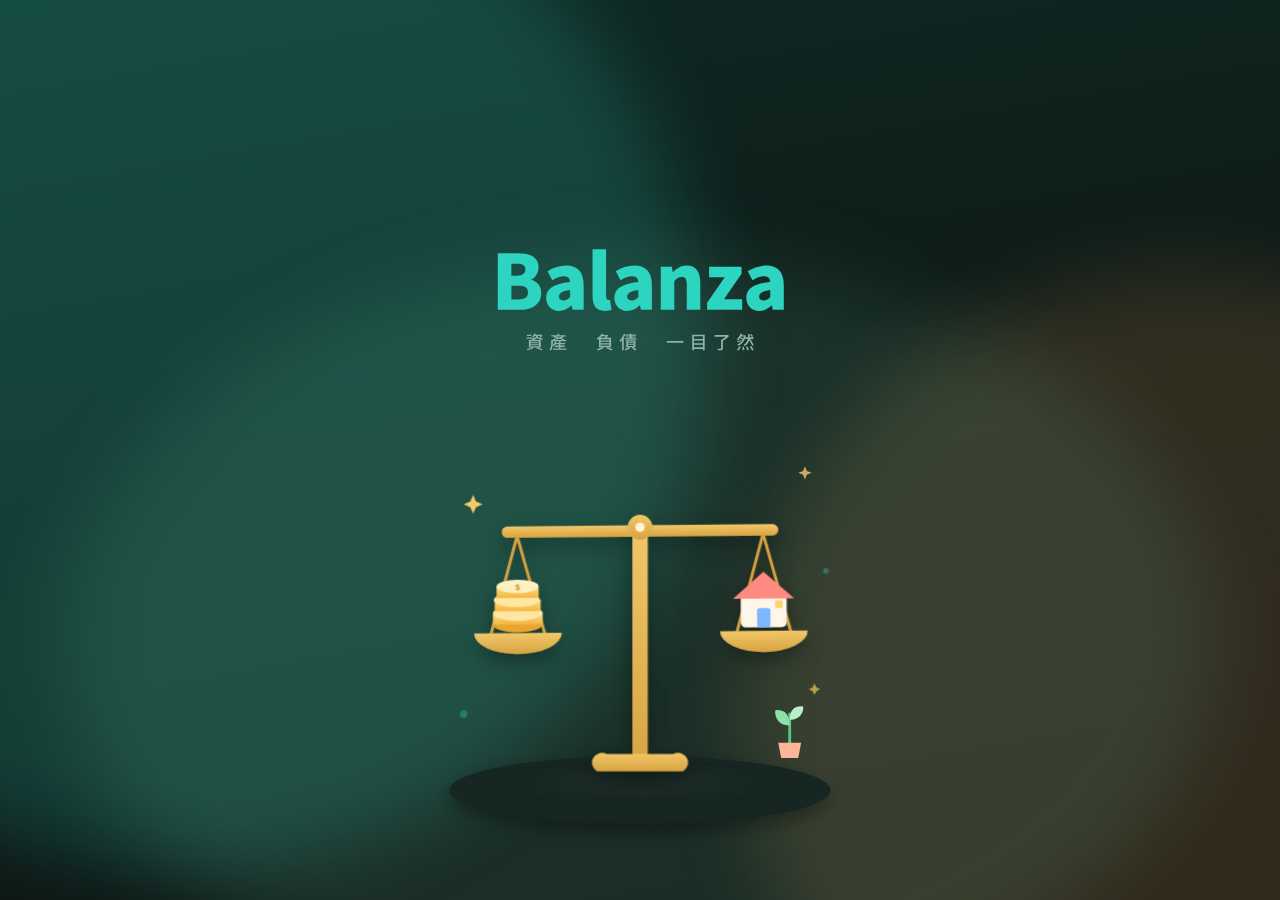
==== commit 961e1690: "v5.28.1 開機畫面固定深色、啟動圖片 v4，避免開啟先閃一下 Co-Authored-By: Claude Opus 5.5 <noreply@anthropic.com> Claude-Ses" ====
--- a/index.html
+++ b/index.html
@@ -11,34 +11,22 @@
   <link rel="manifest" href="manifest.json">
   <link rel="icon" href="icon.svg" type="image/svg+xml">
   <link rel="apple-touch-icon" href="icon-192.png">
-  <!-- iPhone 啟動畫面：跟 App 底色一樣（淺色／深色），不會先閃白 -->
-  <link rel="apple-touch-startup-image" media="(prefers-color-scheme: light) and (device-width: 440px) and (device-height: 956px) and (-webkit-device-pixel-ratio: 3) and (orientation: portrait)" href="splash/v3-light-1320x2868.png">
-  <link rel="apple-touch-startup-image" media="(prefers-color-scheme: dark) and (device-width: 440px) and (device-height: 956px) and (-webkit-device-pixel-ratio: 3) and (orientation: portrait)" href="splash/v3-dark-1320x2868.png">
-  <link rel="apple-touch-startup-image" media="(prefers-color-scheme: light) and (device-width: 402px) and (device-height: 874px) and (-webkit-device-pixel-ratio: 3) and (orientation: portrait)" href="splash/v3-light-1206x2622.png">
-  <link rel="apple-touch-startup-image" media="(prefers-color-scheme: dark) and (device-width: 402px) and (device-height: 874px) and (-webkit-device-pixel-ratio: 3) and (orientation: portrait)" href="splash/v3-dark-1206x2622.png">
-  <link rel="apple-touch-startup-image" media="(prefers-color-scheme: light) and (device-width: 430px) and (device-height: 932px) and (-webkit-device-pixel-ratio: 3) and (orientation: portrait)" href="splash/v3-light-1290x2796.png">
-  <link rel="apple-touch-startup-image" media="(prefers-color-scheme: dark) and (device-width: 430px) and (device-height: 932px) and (-webkit-device-pixel-ratio: 3) and (orientation: portrait)" href="splash/v3-dark-1290x2796.png">
-  <link rel="apple-touch-startup-image" media="(prefers-color-scheme: light) and (device-width: 393px) and (device-height: 852px) and (-webkit-device-pixel-ratio: 3) and (orientation: portrait)" href="splash/v3-light-1179x2556.png">
-  <link rel="apple-touch-startup-image" media="(prefers-color-scheme: dark) and (device-width: 393px) and (device-height: 852px) and (-webkit-device-pixel-ratio: 3) and (orientation: portrait)" href="splash/v3-dark-1179x2556.png">
-  <link rel="apple-touch-startup-image" media="(prefers-color-scheme: light) and (device-width: 420px) and (device-height: 912px) and (-webkit-device-pixel-ratio: 3) and (orientation: portrait)" href="splash/v3-light-1260x2736.png">
-  <link rel="apple-touch-startup-image" media="(prefers-color-scheme: dark) and (device-width: 420px) and (device-height: 912px) and (-webkit-device-pixel-ratio: 3) and (orientation: portrait)" href="splash/v3-dark-1260x2736.png">
-  <link rel="apple-touch-startup-image" media="(prefers-color-scheme: light) and (device-width: 428px) and (device-height: 926px) and (-webkit-device-pixel-ratio: 3) and (orientation: portrait)" href="splash/v3-light-1284x2778.png">
-  <link rel="apple-touch-startup-image" media="(prefers-color-scheme: dark) and (device-width: 428px) and (device-height: 926px) and (-webkit-device-pixel-ratio: 3) and (orientation: portrait)" href="splash/v3-dark-1284x2778.png">
-  <link rel="apple-touch-startup-image" media="(prefers-color-scheme: light) and (device-width: 390px) and (device-height: 844px) and (-webkit-device-pixel-ratio: 3) and (orientation: portrait)" href="splash/v3-light-1170x2532.png">
-  <link rel="apple-touch-startup-image" media="(prefers-color-scheme: dark) and (device-width: 390px) and (device-height: 844px) and (-webkit-device-pixel-ratio: 3) and (orientation: portrait)" href="splash/v3-dark-1170x2532.png">
-  <link rel="apple-touch-startup-image" media="(prefers-color-scheme: light) and (device-width: 375px) and (device-height: 812px) and (-webkit-device-pixel-ratio: 3) and (orientation: portrait)" href="splash/v3-light-1125x2436.png">
-  <link rel="apple-touch-startup-image" media="(prefers-color-scheme: dark) and (device-width: 375px) and (device-height: 812px) and (-webkit-device-pixel-ratio: 3) and (orientation: portrait)" href="splash/v3-dark-1125x2436.png">
-  <link rel="apple-touch-startup-image" media="(prefers-color-scheme: light) and (device-width: 414px) and (device-height: 896px) and (-webkit-device-pixel-ratio: 3) and (orientation: portrait)" href="splash/v3-light-1242x2688.png">
-  <link rel="apple-touch-startup-image" media="(prefers-color-scheme: dark) and (device-width: 414px) and (device-height: 896px) and (-webkit-device-pixel-ratio: 3) and (orientation: portrait)" href="splash/v3-dark-1242x2688.png">
-  <link rel="apple-touch-startup-image" media="(prefers-color-scheme: light) and (device-width: 414px) and (device-height: 896px) and (-webkit-device-pixel-ratio: 2) and (orientation: portrait)" href="splash/v3-light-828x1792.png">
-  <link rel="apple-touch-startup-image" media="(prefers-color-scheme: dark) and (device-width: 414px) and (device-height: 896px) and (-webkit-device-pixel-ratio: 2) and (orientation: portrait)" href="splash/v3-dark-828x1792.png">
-  <link rel="apple-touch-startup-image" media="(prefers-color-scheme: light) and (device-width: 375px) and (device-height: 667px) and (-webkit-device-pixel-ratio: 2) and (orientation: portrait)" href="splash/v3-light-750x1334.png">
-  <link rel="apple-touch-startup-image" media="(prefers-color-scheme: dark) and (device-width: 375px) and (device-height: 667px) and (-webkit-device-pixel-ratio: 2) and (orientation: portrait)" href="splash/v3-dark-750x1334.png">
-  <link rel="apple-touch-startup-image" media="(prefers-color-scheme: light) and (device-width: 320px) and (device-height: 568px) and (-webkit-device-pixel-ratio: 2) and (orientation: portrait)" href="splash/v3-light-640x1136.png">
-  <link rel="apple-touch-startup-image" media="(prefers-color-scheme: dark) and (device-width: 320px) and (device-height: 568px) and (-webkit-device-pixel-ratio: 2) and (orientation: portrait)" href="splash/v3-dark-640x1136.png">
+  <!-- iPhone 啟動畫面：固定用深色開機畫面的第一格（iOS 不一定看深淺色設定），跟 App 內開機畫面完全一樣 -->
+  <link rel="apple-touch-startup-image" media="(device-width: 440px) and (device-height: 956px) and (-webkit-device-pixel-ratio: 3) and (orientation: portrait)" href="splash/v4-1320x2868.png">
+  <link rel="apple-touch-startup-image" media="(device-width: 402px) and (device-height: 874px) and (-webkit-device-pixel-ratio: 3) and (orientation: portrait)" href="splash/v4-1206x2622.png">
+  <link rel="apple-touch-startup-image" media="(device-width: 430px) and (device-height: 932px) and (-webkit-device-pixel-ratio: 3) and (orientation: portrait)" href="splash/v4-1290x2796.png">
+  <link rel="apple-touch-startup-image" media="(device-width: 393px) and (device-height: 852px) and (-webkit-device-pixel-ratio: 3) and (orientation: portrait)" href="splash/v4-1179x2556.png">
+  <link rel="apple-touch-startup-image" media="(device-width: 420px) and (device-height: 912px) and (-webkit-device-pixel-ratio: 3) and (orientation: portrait)" href="splash/v4-1260x2736.png">
+  <link rel="apple-touch-startup-image" media="(device-width: 428px) and (device-height: 926px) and (-webkit-device-pixel-ratio: 3) and (orientation: portrait)" href="splash/v4-1284x2778.png">
+  <link rel="apple-touch-startup-image" media="(device-width: 390px) and (device-height: 844px) and (-webkit-device-pixel-ratio: 3) and (orientation: portrait)" href="splash/v4-1170x2532.png">
+  <link rel="apple-touch-startup-image" media="(device-width: 375px) and (device-height: 812px) and (-webkit-device-pixel-ratio: 3) and (orientation: portrait)" href="splash/v4-1125x2436.png">
+  <link rel="apple-touch-startup-image" media="(device-width: 414px) and (device-height: 896px) and (-webkit-device-pixel-ratio: 3) and (orientation: portrait)" href="splash/v4-1242x2688.png">
+  <link rel="apple-touch-startup-image" media="(device-width: 414px) and (device-height: 896px) and (-webkit-device-pixel-ratio: 2) and (orientation: portrait)" href="splash/v4-828x1792.png">
+  <link rel="apple-touch-startup-image" media="(device-width: 375px) and (device-height: 667px) and (-webkit-device-pixel-ratio: 2) and (orientation: portrait)" href="splash/v4-750x1334.png">
+  <link rel="apple-touch-startup-image" media="(device-width: 320px) and (device-height: 568px) and (-webkit-device-pixel-ratio: 2) and (orientation: portrait)" href="splash/v4-640x1136.png">
   <meta name="color-scheme" content="light dark">
   <!-- 先上底色，CSS 還沒載入前不會閃白／閃灰 -->
-  <style>html,body{background:#f3f5f1}@media (prefers-color-scheme:dark){html,body{background:#0e1412}}</style>
+  <style>html,body{background:#0e1412}</style>
   <!-- 開機畫面：iPhone 啟動圖片是同樣的底色；Balanza 一個字一個字浮現，再飛到首頁左上角變成標題 -->
   <style>#splash{position:fixed;inset:0;z-index:9999;overflow:hidden;background:var(--sp-bg);--sp-bg:linear-gradient(170deg,#e7f6ef 0%,#f3f7ee 42%,#fdf3e3 100%);--sp-wm:#0f766e;--sp-tag:#5b7a72;--sp-bar:#d7ebe2;--disc:#fff;--disc2:#e6f2ec;--beam:#c58b2a;--beam2:#e8b44c;--wm:#0f766e;--shadow:rgba(15,118,110,.14);--sp-g1:rgba(45,212,191,.28);--sp-g2:rgba(255,190,120,.30);--sp-g3:rgba(155,227,199,.45)}
 @media (prefers-color-scheme:dark){#splash{--sp-bg:linear-gradient(170deg,#0f2a25 0%,#0e1a17 45%,#0e1412 100%);--sp-wm:#2dd4bf;--sp-tag:#8fb3aa;--sp-bar:#1d2c28;--disc:#1b2b27;--disc2:#16231f;--beam:#d9a441;--beam2:#f2c86a;--wm:#2dd4bf;--shadow:rgba(0,0,0,.35);--sp-g1:rgba(45,212,191,.20);--sp-g2:rgba(255,170,90,.14);--sp-g3:rgba(120,220,180,.12)}}
@@ -73,7 +61,7 @@
   <link rel="stylesheet" href="style.css">
 </head>
 <body class="booting">
-<div id="splash" aria-hidden="true">
+<div id="splash" class="sp-dark" aria-hidden="true">
   <div class="sp-g sp-g1"></div><div class="sp-g sp-g2"></div><div class="sp-g sp-g3"></div>
   <svg class="sp-wm" viewBox="0 -880 3915 900"><path style="--i:0" d="M86 0H367C529 0 658 -68 658 -220C658 -319 601 -375 526 -395V-399C586 -422 623 -494 623 -560C623 -703 500 -745 346 -745H86ZM265 -449V-608H339C414 -608 449 -586 449 -533C449 -482 415 -449 339 -449ZM265 -137V-318H354C441 -318 484 -293 484 -232C484 -168 440 -137 354 -137Z"/><path style="--i:1" d="M891 14C954 14 1007 -15 1054 -57H1059L1071 0H1216V-323C1216 -501 1133 -583 986 -583C897 -583 816 -553 741 -508L803 -391C860 -423 907 -441 952 -441C1010 -441 1034 -414 1038 -368C816 -344 722 -279 722 -159C722 -64 786 14 891 14ZM952 -124C915 -124 891 -140 891 -173C891 -213 927 -246 1038 -260V-169C1012 -141 988 -124 952 -124Z"/><path style="--i:2" d="M1495 14C1535 14 1564 7 1583 -1L1562 -132C1552 -130 1548 -130 1542 -130C1528 -130 1511 -141 1511 -179V-799H1333V-185C1333 -66 1373 14 1495 14Z"/><path style="--i:3" d="M1789 14C1852 14 1905 -15 1952 -57H1957L1969 0H2114V-323C2114 -501 2031 -583 1884 -583C1795 -583 1714 -553 1639 -508L1701 -391C1758 -423 1805 -441 1850 -441C1908 -441 1932 -414 1936 -368C1714 -344 1620 -279 1620 -159C1620 -64 1684 14 1789 14ZM1850 -124C1813 -124 1789 -140 1789 -173C1789 -213 1825 -246 1936 -260V-169C1910 -141 1886 -124 1850 -124Z"/><path style="--i:4" d="M2231 0H2409V-380C2443 -413 2467 -431 2507 -431C2552 -431 2573 -409 2573 -330V0H2751V-352C2751 -494 2698 -583 2574 -583C2497 -583 2439 -544 2392 -498H2389L2376 -569H2231Z"/><path style="--i:5" d="M2841 0H3302V-139H3063L3294 -474V-569H2867V-430H3072L2841 -95Z"/><path style="--i:6" d="M3525 14C3588 14 3641 -15 3688 -57H3693L3705 0H3850V-323C3850 -501 3767 -583 3620 -583C3531 -583 3450 -553 3375 -508L3437 -391C3494 -423 3541 -441 3586 -441C3644 -441 3668 -414 3672 -368C3450 -344 3356 -279 3356 -159C3356 -64 3420 14 3525 14ZM3586 -124C3549 -124 3525 -140 3525 -173C3525 -213 3561 -246 3672 -260V-169C3646 -141 3622 -124 3586 -124Z"/></svg>
   <svg class="sp-tag" viewBox="0 -880 12700 1000"><path d="M268 -312H742V-255H268ZM268 -198H742V-140H268ZM268 -426H742V-370H268ZM67 -789V-718H315V-789ZM588 -33C692 3 798 49 860 82L945 30C877 -2 764 -46 660 -80H837V-486H177V-80H340C270 -41 151 -7 48 14C69 31 102 66 118 84C219 57 347 9 429 -42L344 -80H647ZM45 -634V-560H303C319 -543 341 -511 350 -491C525 -514 605 -557 641 -604C704 -546 796 -509 911 -493C921 -517 944 -552 963 -569C829 -578 721 -612 667 -668L669 -692V-709H808C794 -683 779 -658 766 -639L840 -612C869 -650 902 -710 928 -763L863 -784L849 -780H535C542 -796 549 -813 554 -830L470 -848C447 -778 405 -709 353 -663C374 -652 408 -628 424 -614C450 -640 476 -672 498 -709H582V-696C582 -652 558 -596 340 -567V-634Z M1738 -822C1754 -803 1771 -779 1785 -757H1424V-682H1592L1540 -642C1607 -628 1680 -610 1752 -591C1668 -570 1581 -552 1504 -539C1516 -530 1534 -512 1547 -498H1416V-301C1416 -199 1408 -63 1326 34C1345 45 1384 77 1398 95C1469 12 1495 -104 1504 -207C1507 -240 1508 -271 1508 -300V-421H2249V-498H2102L2149 -540C2100 -556 2038 -575 1971 -595C2023 -613 2071 -633 2112 -654L2067 -682H2219V-757H1876C1858 -788 1830 -826 1804 -854ZM2059 -498H1617C1696 -515 1782 -536 1864 -560C1937 -539 2005 -517 2059 -498ZM1638 -682H2024C1981 -662 1928 -642 1869 -624C1791 -645 1711 -665 1638 -682ZM1632 -407C1605 -330 1558 -257 1504 -207C1519 -188 1543 -142 1550 -124C1586 -158 1621 -202 1650 -252H1840V-179H1615V-105H1840V-23H1521V55H2264V-23H1933V-105H2169V-179H1933V-252H2194V-328H1933V-403H1840V-328H1690C1699 -346 1706 -365 1713 -383Z M4167 -392H4646V-315H4167ZM4167 -245H4646V-167H4167ZM4167 -539H4646V-463H4167ZM4481 -34C4582 4 4686 51 4745 85L4849 35C4779 0 4660 -49 4556 -86ZM4238 -87C4169 -47 4052 -9 3950 14C3972 31 4007 69 4023 88C4122 58 4249 7 4329 -45ZM4230 -699H4449C4430 -670 4407 -640 4383 -614H4151C4180 -641 4206 -670 4230 -699ZM4214 -844C4164 -754 4072 -648 3943 -571C3965 -557 3998 -525 4013 -504C4034 -518 4054 -532 4073 -547V-91H4744V-614H4497C4530 -653 4562 -696 4583 -735L4518 -777L4503 -773H4285L4318 -824Z M5675 -311H6003V-259H5675ZM5675 -207H6003V-154H5675ZM5675 -414H6003V-363H5675ZM5584 -475V-93H6097V-475ZM5709 -82C5659 -42 5572 -4 5491 19C5513 35 5550 67 5566 85C5645 55 5741 5 5800 -48ZM5888 -47C5955 -7 6038 53 6079 91L6164 41C6121 3 6041 -48 5972 -87ZM5787 -844V-792H5552V-730H5787V-687H5576V-628H5787V-583H5508V-517H6160V-583H5883V-628H6104V-687H5883V-730H6128V-792H5883V-844ZM5452 -843C5399 -698 5308 -554 5213 -462C5229 -439 5256 -389 5264 -366C5295 -398 5326 -435 5355 -475V83H5447V-619C5483 -683 5514 -750 5540 -816Z M7842 -442V-338H8762V-442Z M9345 -461H9845V-317H9345ZM9345 -551V-693H9845V-551ZM9345 -227H9845V-82H9345ZM9250 -786V76H9345V11H9845V76H9944V-786Z M10496 -770V-676H11113C11041 -610 10943 -538 10855 -493V-32C10855 -15 10847 -10 10826 -9C10803 -8 10724 -8 10645 -11C10661 15 10678 57 10683 85C10783 85 10852 84 10895 69C10939 55 10954 28 10954 -31V-446C11079 -517 11212 -622 11302 -720L11227 -775L11205 -770Z M12466 -788C12503 -747 12546 -689 12564 -652L12637 -695C12617 -732 12572 -787 12534 -827ZM12037 -112C12049 -51 12056 28 12056 76L12149 63C12148 16 12137 -62 12124 -122ZM12242 -114C12266 -54 12290 26 12298 74L12391 55C12382 6 12355 -71 12329 -130ZM12447 -118C12495 -54 12551 32 12574 86L12663 46C12637 -9 12579 -93 12531 -153ZM11863 -145C11830 -76 11778 2 11735 49L11824 86C11868 32 11918 -51 11952 -122ZM11759 -432 11780 -358C11840 -378 11906 -400 11974 -424L11965 -484C11887 -463 11813 -444 11759 -432ZM12359 -831V-712C12359 -689 12358 -665 12356 -639H12206V-549H12342C12316 -440 12253 -319 12105 -219C12129 -203 12160 -176 12176 -158C12316 -253 12385 -369 12419 -480C12485 -376 12549 -256 12579 -177L12664 -217C12628 -305 12550 -439 12475 -549H12655V-639H12447C12448 -664 12449 -688 12449 -710V-831ZM11942 -854C11905 -746 11829 -617 11737 -540C11749 -520 11768 -480 11776 -458C11824 -497 11868 -546 11907 -600C11956 -566 12009 -522 12044 -488C11973 -372 11873 -292 11754 -243C11774 -228 11807 -191 11819 -170C12017 -259 12170 -438 12230 -738L12172 -761L12155 -757H11999C12010 -781 12021 -804 12030 -828ZM11944 -657 11959 -681H12124C12112 -636 12098 -594 12080 -555C12043 -589 11991 -627 11944 -657Z"/></svg>
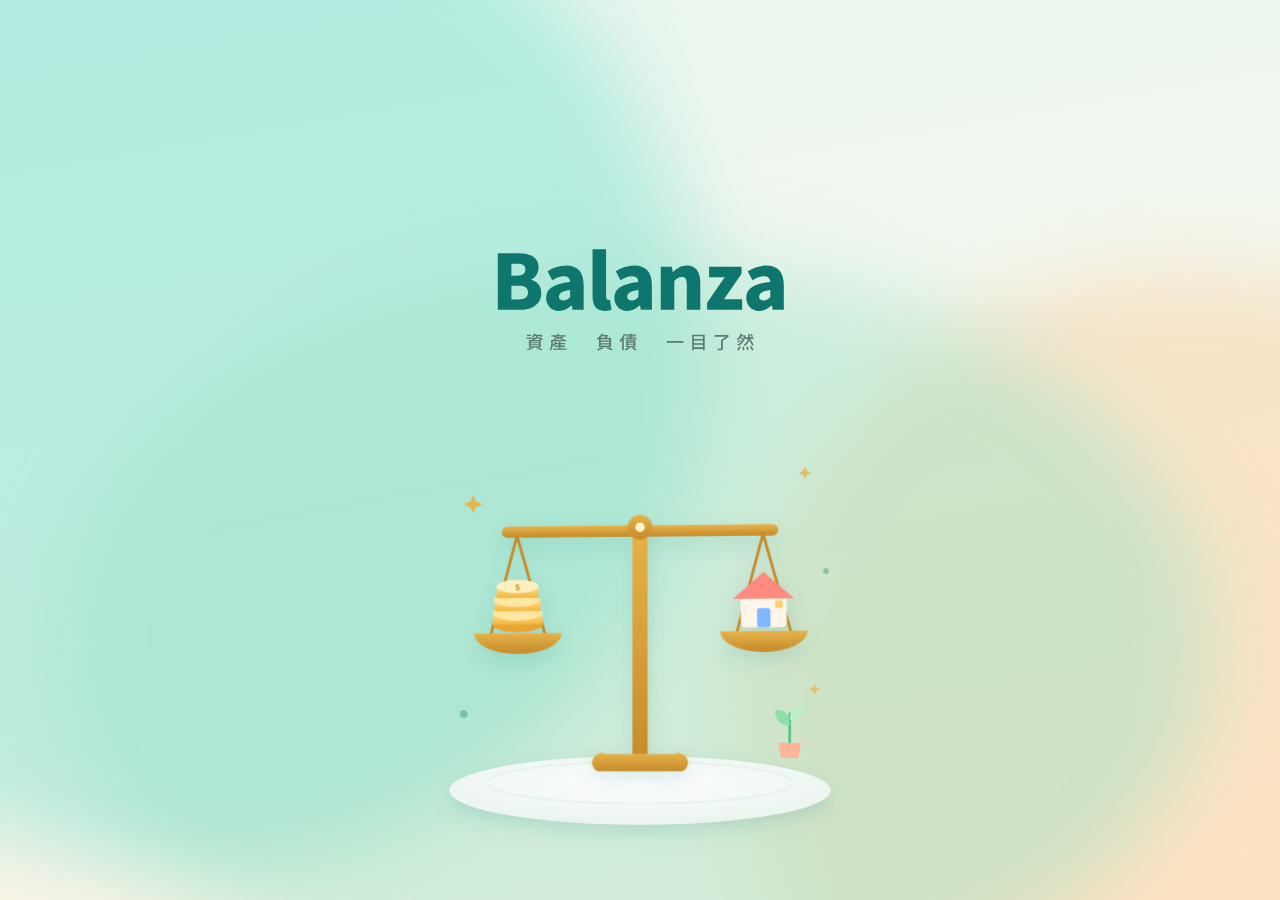
==== commit 01444b93: "v5.28.2 開機畫面與啟動圖改淺色，遮住 iOS 深色模式啟動閃白 Co-Authored-By: Claude Opus 5.5 <noreply@anthropic.com> Claude-S" ====
--- a/index.html
+++ b/index.html
@@ -11,22 +11,22 @@
   <link rel="manifest" href="manifest.json">
   <link rel="icon" href="icon.svg" type="image/svg+xml">
   <link rel="apple-touch-icon" href="icon-192.png">
-  <!-- iPhone 啟動畫面：固定用深色開機畫面的第一格（iOS 不一定看深淺色設定），跟 App 內開機畫面完全一樣 -->
-  <link rel="apple-touch-startup-image" media="(device-width: 440px) and (device-height: 956px) and (-webkit-device-pixel-ratio: 3) and (orientation: portrait)" href="splash/v4-1320x2868.png">
-  <link rel="apple-touch-startup-image" media="(device-width: 402px) and (device-height: 874px) and (-webkit-device-pixel-ratio: 3) and (orientation: portrait)" href="splash/v4-1206x2622.png">
-  <link rel="apple-touch-startup-image" media="(device-width: 430px) and (device-height: 932px) and (-webkit-device-pixel-ratio: 3) and (orientation: portrait)" href="splash/v4-1290x2796.png">
-  <link rel="apple-touch-startup-image" media="(device-width: 393px) and (device-height: 852px) and (-webkit-device-pixel-ratio: 3) and (orientation: portrait)" href="splash/v4-1179x2556.png">
-  <link rel="apple-touch-startup-image" media="(device-width: 420px) and (device-height: 912px) and (-webkit-device-pixel-ratio: 3) and (orientation: portrait)" href="splash/v4-1260x2736.png">
-  <link rel="apple-touch-startup-image" media="(device-width: 428px) and (device-height: 926px) and (-webkit-device-pixel-ratio: 3) and (orientation: portrait)" href="splash/v4-1284x2778.png">
-  <link rel="apple-touch-startup-image" media="(device-width: 390px) and (device-height: 844px) and (-webkit-device-pixel-ratio: 3) and (orientation: portrait)" href="splash/v4-1170x2532.png">
-  <link rel="apple-touch-startup-image" media="(device-width: 375px) and (device-height: 812px) and (-webkit-device-pixel-ratio: 3) and (orientation: portrait)" href="splash/v4-1125x2436.png">
-  <link rel="apple-touch-startup-image" media="(device-width: 414px) and (device-height: 896px) and (-webkit-device-pixel-ratio: 3) and (orientation: portrait)" href="splash/v4-1242x2688.png">
-  <link rel="apple-touch-startup-image" media="(device-width: 414px) and (device-height: 896px) and (-webkit-device-pixel-ratio: 2) and (orientation: portrait)" href="splash/v4-828x1792.png">
-  <link rel="apple-touch-startup-image" media="(device-width: 375px) and (device-height: 667px) and (-webkit-device-pixel-ratio: 2) and (orientation: portrait)" href="splash/v4-750x1334.png">
-  <link rel="apple-touch-startup-image" media="(device-width: 320px) and (device-height: 568px) and (-webkit-device-pixel-ratio: 2) and (orientation: portrait)" href="splash/v4-640x1136.png">
+  <!-- iPhone 啟動畫面：固定用淺色開機畫面的第一格（iOS 深色模式下主畫面 App 啟動會插一格白色，WebKit bug 311569，淺色可以遮住），跟 App 內開機畫面完全一樣 -->
+  <link rel="apple-touch-startup-image" media="(device-width: 440px) and (device-height: 956px) and (-webkit-device-pixel-ratio: 3) and (orientation: portrait)" href="splash/v5-1320x2868.png">
+  <link rel="apple-touch-startup-image" media="(device-width: 402px) and (device-height: 874px) and (-webkit-device-pixel-ratio: 3) and (orientation: portrait)" href="splash/v5-1206x2622.png">
+  <link rel="apple-touch-startup-image" media="(device-width: 430px) and (device-height: 932px) and (-webkit-device-pixel-ratio: 3) and (orientation: portrait)" href="splash/v5-1290x2796.png">
+  <link rel="apple-touch-startup-image" media="(device-width: 393px) and (device-height: 852px) and (-webkit-device-pixel-ratio: 3) and (orientation: portrait)" href="splash/v5-1179x2556.png">
+  <link rel="apple-touch-startup-image" media="(device-width: 420px) and (device-height: 912px) and (-webkit-device-pixel-ratio: 3) and (orientation: portrait)" href="splash/v5-1260x2736.png">
+  <link rel="apple-touch-startup-image" media="(device-width: 428px) and (device-height: 926px) and (-webkit-device-pixel-ratio: 3) and (orientation: portrait)" href="splash/v5-1284x2778.png">
+  <link rel="apple-touch-startup-image" media="(device-width: 390px) and (device-height: 844px) and (-webkit-device-pixel-ratio: 3) and (orientation: portrait)" href="splash/v5-1170x2532.png">
+  <link rel="apple-touch-startup-image" media="(device-width: 375px) and (device-height: 812px) and (-webkit-device-pixel-ratio: 3) and (orientation: portrait)" href="splash/v5-1125x2436.png">
+  <link rel="apple-touch-startup-image" media="(device-width: 414px) and (device-height: 896px) and (-webkit-device-pixel-ratio: 3) and (orientation: portrait)" href="splash/v5-1242x2688.png">
+  <link rel="apple-touch-startup-image" media="(device-width: 414px) and (device-height: 896px) and (-webkit-device-pixel-ratio: 2) and (orientation: portrait)" href="splash/v5-828x1792.png">
+  <link rel="apple-touch-startup-image" media="(device-width: 375px) and (device-height: 667px) and (-webkit-device-pixel-ratio: 2) and (orientation: portrait)" href="splash/v5-750x1334.png">
+  <link rel="apple-touch-startup-image" media="(device-width: 320px) and (device-height: 568px) and (-webkit-device-pixel-ratio: 2) and (orientation: portrait)" href="splash/v5-640x1136.png">
   <meta name="color-scheme" content="light dark">
   <!-- 先上底色，CSS 還沒載入前不會閃白／閃灰 -->
-  <style>html,body{background:#0e1412}</style>
+  <style>html,body{background:#eef6f1}</style>
   <!-- 開機畫面：iPhone 啟動圖片是同樣的底色；Balanza 一個字一個字浮現，再飛到首頁左上角變成標題 -->
   <style>#splash{position:fixed;inset:0;z-index:9999;overflow:hidden;background:var(--sp-bg);--sp-bg:linear-gradient(170deg,#e7f6ef 0%,#f3f7ee 42%,#fdf3e3 100%);--sp-wm:#0f766e;--sp-tag:#5b7a72;--sp-bar:#d7ebe2;--disc:#fff;--disc2:#e6f2ec;--beam:#c58b2a;--beam2:#e8b44c;--wm:#0f766e;--shadow:rgba(15,118,110,.14);--sp-g1:rgba(45,212,191,.28);--sp-g2:rgba(255,190,120,.30);--sp-g3:rgba(155,227,199,.45)}
 @media (prefers-color-scheme:dark){#splash{--sp-bg:linear-gradient(170deg,#0f2a25 0%,#0e1a17 45%,#0e1412 100%);--sp-wm:#2dd4bf;--sp-tag:#8fb3aa;--sp-bar:#1d2c28;--disc:#1b2b27;--disc2:#16231f;--beam:#d9a441;--beam2:#f2c86a;--wm:#2dd4bf;--shadow:rgba(0,0,0,.35);--sp-g1:rgba(45,212,191,.20);--sp-g2:rgba(255,170,90,.14);--sp-g3:rgba(120,220,180,.12)}}
@@ -61,7 +61,7 @@
   <link rel="stylesheet" href="style.css">
 </head>
 <body class="booting">
-<div id="splash" class="sp-dark" aria-hidden="true">
+<div id="splash" class="sp-light" aria-hidden="true">
   <div class="sp-g sp-g1"></div><div class="sp-g sp-g2"></div><div class="sp-g sp-g3"></div>
   <svg class="sp-wm" viewBox="0 -880 3915 900"><path style="--i:0" d="M86 0H367C529 0 658 -68 658 -220C658 -319 601 -375 526 -395V-399C586 -422 623 -494 623 -560C623 -703 500 -745 346 -745H86ZM265 -449V-608H339C414 -608 449 -586 449 -533C449 -482 415 -449 339 -449ZM265 -137V-318H354C441 -318 484 -293 484 -232C484 -168 440 -137 354 -137Z"/><path style="--i:1" d="M891 14C954 14 1007 -15 1054 -57H1059L1071 0H1216V-323C1216 -501 1133 -583 986 -583C897 -583 816 -553 741 -508L803 -391C860 -423 907 -441 952 -441C1010 -441 1034 -414 1038 -368C816 -344 722 -279 722 -159C722 -64 786 14 891 14ZM952 -124C915 -124 891 -140 891 -173C891 -213 927 -246 1038 -260V-169C1012 -141 988 -124 952 -124Z"/><path style="--i:2" d="M1495 14C1535 14 1564 7 1583 -1L1562 -132C1552 -130 1548 -130 1542 -130C1528 -130 1511 -141 1511 -179V-799H1333V-185C1333 -66 1373 14 1495 14Z"/><path style="--i:3" d="M1789 14C1852 14 1905 -15 1952 -57H1957L1969 0H2114V-323C2114 -501 2031 -583 1884 -583C1795 -583 1714 -553 1639 -508L1701 -391C1758 -423 1805 -441 1850 -441C1908 -441 1932 -414 1936 -368C1714 -344 1620 -279 1620 -159C1620 -64 1684 14 1789 14ZM1850 -124C1813 -124 1789 -140 1789 -173C1789 -213 1825 -246 1936 -260V-169C1910 -141 1886 -124 1850 -124Z"/><path style="--i:4" d="M2231 0H2409V-380C2443 -413 2467 -431 2507 -431C2552 -431 2573 -409 2573 -330V0H2751V-352C2751 -494 2698 -583 2574 -583C2497 -583 2439 -544 2392 -498H2389L2376 -569H2231Z"/><path style="--i:5" d="M2841 0H3302V-139H3063L3294 -474V-569H2867V-430H3072L2841 -95Z"/><path style="--i:6" d="M3525 14C3588 14 3641 -15 3688 -57H3693L3705 0H3850V-323C3850 -501 3767 -583 3620 -583C3531 -583 3450 -553 3375 -508L3437 -391C3494 -423 3541 -441 3586 -441C3644 -441 3668 -414 3672 -368C3450 -344 3356 -279 3356 -159C3356 -64 3420 14 3525 14ZM3586 -124C3549 -124 3525 -140 3525 -173C3525 -213 3561 -246 3672 -260V-169C3646 -141 3622 -124 3586 -124Z"/></svg>
   <svg class="sp-tag" viewBox="0 -880 12700 1000"><path d="M268 -312H742V-255H268ZM268 -198H742V-140H268ZM268 -426H742V-370H268ZM67 -789V-718H315V-789ZM588 -33C692 3 798 49 860 82L945 30C877 -2 764 -46 660 -80H837V-486H177V-80H340C270 -41 151 -7 48 14C69 31 102 66 118 84C219 57 347 9 429 -42L344 -80H647ZM45 -634V-560H303C319 -543 341 -511 350 -491C525 -514 605 -557 641 -604C704 -546 796 -509 911 -493C921 -517 944 -552 963 -569C829 -578 721 -612 667 -668L669 -692V-709H808C794 -683 779 -658 766 -639L840 -612C869 -650 902 -710 928 -763L863 -784L849 -780H535C542 -796 549 -813 554 -830L470 -848C447 -778 405 -709 353 -663C374 -652 408 -628 424 -614C450 -640 476 -672 498 -709H582V-696C582 -652 558 -596 340 -567V-634Z M1738 -822C1754 -803 1771 -779 1785 -757H1424V-682H1592L1540 -642C1607 -628 1680 -610 1752 -591C1668 -570 1581 -552 1504 -539C1516 -530 1534 -512 1547 -498H1416V-301C1416 -199 1408 -63 1326 34C1345 45 1384 77 1398 95C1469 12 1495 -104 1504 -207C1507 -240 1508 -271 1508 -300V-421H2249V-498H2102L2149 -540C2100 -556 2038 -575 1971 -595C2023 -613 2071 -633 2112 -654L2067 -682H2219V-757H1876C1858 -788 1830 -826 1804 -854ZM2059 -498H1617C1696 -515 1782 -536 1864 -560C1937 -539 2005 -517 2059 -498ZM1638 -682H2024C1981 -662 1928 -642 1869 -624C1791 -645 1711 -665 1638 -682ZM1632 -407C1605 -330 1558 -257 1504 -207C1519 -188 1543 -142 1550 -124C1586 -158 1621 -202 1650 -252H1840V-179H1615V-105H1840V-23H1521V55H2264V-23H1933V-105H2169V-179H1933V-252H2194V-328H1933V-403H1840V-328H1690C1699 -346 1706 -365 1713 -383Z M4167 -392H4646V-315H4167ZM4167 -245H4646V-167H4167ZM4167 -539H4646V-463H4167ZM4481 -34C4582 4 4686 51 4745 85L4849 35C4779 0 4660 -49 4556 -86ZM4238 -87C4169 -47 4052 -9 3950 14C3972 31 4007 69 4023 88C4122 58 4249 7 4329 -45ZM4230 -699H4449C4430 -670 4407 -640 4383 -614H4151C4180 -641 4206 -670 4230 -699ZM4214 -844C4164 -754 4072 -648 3943 -571C3965 -557 3998 -525 4013 -504C4034 -518 4054 -532 4073 -547V-91H4744V-614H4497C4530 -653 4562 -696 4583 -735L4518 -777L4503 -773H4285L4318 -824Z M5675 -311H6003V-259H5675ZM5675 -207H6003V-154H5675ZM5675 -414H6003V-363H5675ZM5584 -475V-93H6097V-475ZM5709 -82C5659 -42 5572 -4 5491 19C5513 35 5550 67 5566 85C5645 55 5741 5 5800 -48ZM5888 -47C5955 -7 6038 53 6079 91L6164 41C6121 3 6041 -48 5972 -87ZM5787 -844V-792H5552V-730H5787V-687H5576V-628H5787V-583H5508V-517H6160V-583H5883V-628H6104V-687H5883V-730H6128V-792H5883V-844ZM5452 -843C5399 -698 5308 -554 5213 -462C5229 -439 5256 -389 5264 -366C5295 -398 5326 -435 5355 -475V83H5447V-619C5483 -683 5514 -750 5540 -816Z M7842 -442V-338H8762V-442Z M9345 -461H9845V-317H9345ZM9345 -551V-693H9845V-551ZM9345 -227H9845V-82H9345ZM9250 -786V76H9345V11H9845V76H9944V-786Z M10496 -770V-676H11113C11041 -610 10943 -538 10855 -493V-32C10855 -15 10847 -10 10826 -9C10803 -8 10724 -8 10645 -11C10661 15 10678 57 10683 85C10783 85 10852 84 10895 69C10939 55 10954 28 10954 -31V-446C11079 -517 11212 -622 11302 -720L11227 -775L11205 -770Z M12466 -788C12503 -747 12546 -689 12564 -652L12637 -695C12617 -732 12572 -787 12534 -827ZM12037 -112C12049 -51 12056 28 12056 76L12149 63C12148 16 12137 -62 12124 -122ZM12242 -114C12266 -54 12290 26 12298 74L12391 55C12382 6 12355 -71 12329 -130ZM12447 -118C12495 -54 12551 32 12574 86L12663 46C12637 -9 12579 -93 12531 -153ZM11863 -145C11830 -76 11778 2 11735 49L11824 86C11868 32 11918 -51 11952 -122ZM11759 -432 11780 -358C11840 -378 11906 -400 11974 -424L11965 -484C11887 -463 11813 -444 11759 -432ZM12359 -831V-712C12359 -689 12358 -665 12356 -639H12206V-549H12342C12316 -440 12253 -319 12105 -219C12129 -203 12160 -176 12176 -158C12316 -253 12385 -369 12419 -480C12485 -376 12549 -256 12579 -177L12664 -217C12628 -305 12550 -439 12475 -549H12655V-639H12447C12448 -664 12449 -688 12449 -710V-831ZM11942 -854C11905 -746 11829 -617 11737 -540C11749 -520 11768 -480 11776 -458C11824 -497 11868 -546 11907 -600C11956 -566 12009 -522 12044 -488C11973 -372 11873 -292 11754 -243C11774 -228 11807 -191 11819 -170C12017 -259 12170 -438 12230 -738L12172 -761L12155 -757H11999C12010 -781 12021 -804 12030 -828ZM11944 -657 11959 -681H12124C12112 -636 12098 -594 12080 -555C12043 -589 11991 -627 11944 -657Z"/></svg>
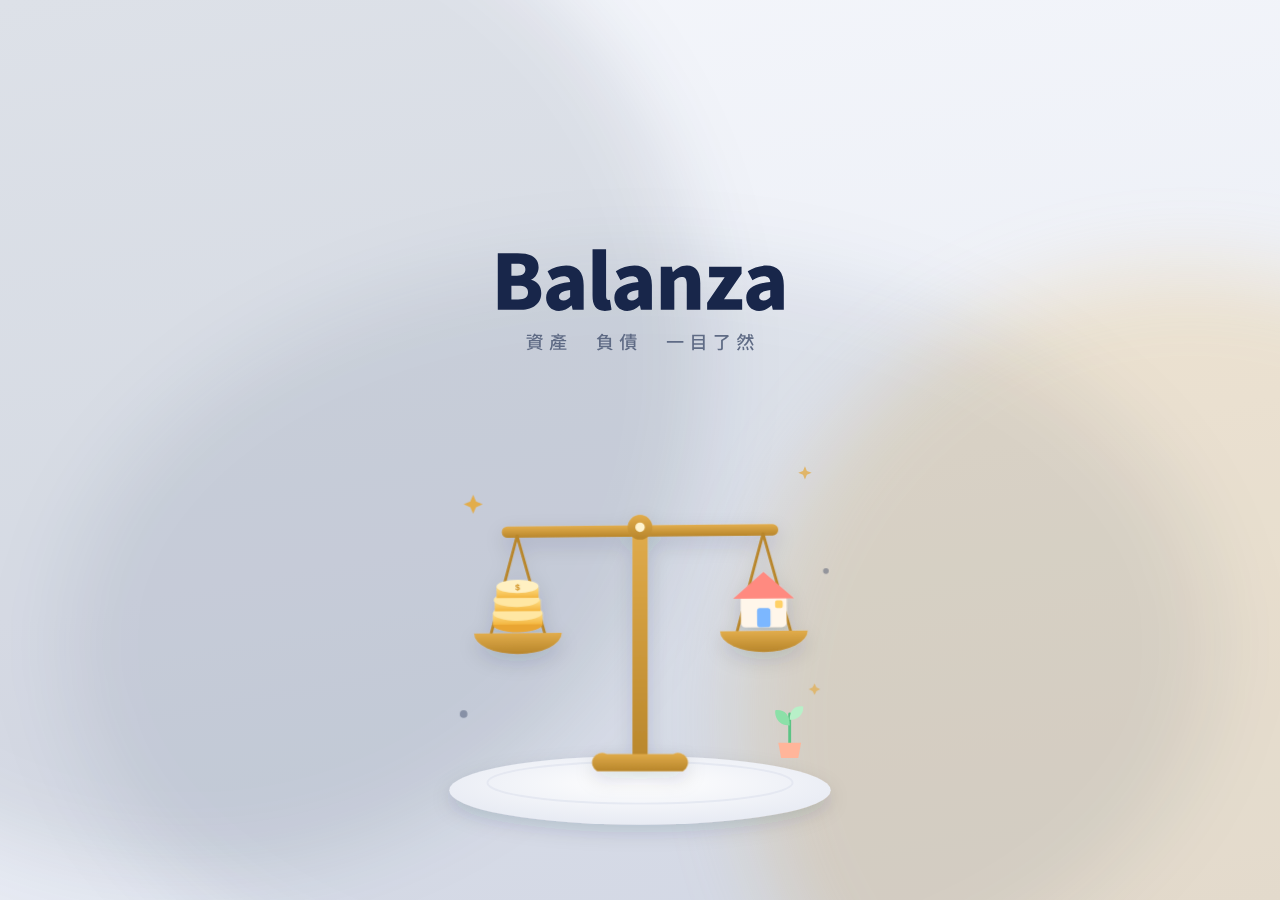
==== commit 0e3bfefb: "v6.1.6 開機畫面霧藍白＋深藍字、首頁標題品牌色（淺色深藍／深色金）、啟動圖片 v6 Co-Authored-By: Claude Opus 5.5 <noreply@anthropic.com>" ====
--- a/index.html
+++ b/index.html
@@ -10,27 +10,27 @@
   <title>Balanza</title>
   <link rel="manifest" href="manifest.json">
   <link rel="icon" href="icon.svg" type="image/svg+xml">
-  <link rel="apple-touch-icon" href="icon-192.png">
+  <link rel="apple-touch-icon" sizes="180x180" href="icon-v2-180.png">
   <!-- iPhone 啟動畫面：固定用淺色開機畫面的第一格（iOS 深色模式下主畫面 App 啟動會插一格白色，WebKit bug 311569，淺色可以遮住），跟 App 內開機畫面完全一樣 -->
-  <link rel="apple-touch-startup-image" media="(device-width: 440px) and (device-height: 956px) and (-webkit-device-pixel-ratio: 3) and (orientation: portrait)" href="splash/v5-1320x2868.png">
-  <link rel="apple-touch-startup-image" media="(device-width: 402px) and (device-height: 874px) and (-webkit-device-pixel-ratio: 3) and (orientation: portrait)" href="splash/v5-1206x2622.png">
-  <link rel="apple-touch-startup-image" media="(device-width: 430px) and (device-height: 932px) and (-webkit-device-pixel-ratio: 3) and (orientation: portrait)" href="splash/v5-1290x2796.png">
-  <link rel="apple-touch-startup-image" media="(device-width: 393px) and (device-height: 852px) and (-webkit-device-pixel-ratio: 3) and (orientation: portrait)" href="splash/v5-1179x2556.png">
-  <link rel="apple-touch-startup-image" media="(device-width: 420px) and (device-height: 912px) and (-webkit-device-pixel-ratio: 3) and (orientation: portrait)" href="splash/v5-1260x2736.png">
-  <link rel="apple-touch-startup-image" media="(device-width: 428px) and (device-height: 926px) and (-webkit-device-pixel-ratio: 3) and (orientation: portrait)" href="splash/v5-1284x2778.png">
-  <link rel="apple-touch-startup-image" media="(device-width: 390px) and (device-height: 844px) and (-webkit-device-pixel-ratio: 3) and (orientation: portrait)" href="splash/v5-1170x2532.png">
-  <link rel="apple-touch-startup-image" media="(device-width: 375px) and (device-height: 812px) and (-webkit-device-pixel-ratio: 3) and (orientation: portrait)" href="splash/v5-1125x2436.png">
-  <link rel="apple-touch-startup-image" media="(device-width: 414px) and (device-height: 896px) and (-webkit-device-pixel-ratio: 3) and (orientation: portrait)" href="splash/v5-1242x2688.png">
-  <link rel="apple-touch-startup-image" media="(device-width: 414px) and (device-height: 896px) and (-webkit-device-pixel-ratio: 2) and (orientation: portrait)" href="splash/v5-828x1792.png">
-  <link rel="apple-touch-startup-image" media="(device-width: 375px) and (device-height: 667px) and (-webkit-device-pixel-ratio: 2) and (orientation: portrait)" href="splash/v5-750x1334.png">
-  <link rel="apple-touch-startup-image" media="(device-width: 320px) and (device-height: 568px) and (-webkit-device-pixel-ratio: 2) and (orientation: portrait)" href="splash/v5-640x1136.png">
+  <link rel="apple-touch-startup-image" media="(device-width: 440px) and (device-height: 956px) and (-webkit-device-pixel-ratio: 3) and (orientation: portrait)" href="splash/v6-1320x2868.png">
+  <link rel="apple-touch-startup-image" media="(device-width: 402px) and (device-height: 874px) and (-webkit-device-pixel-ratio: 3) and (orientation: portrait)" href="splash/v6-1206x2622.png">
+  <link rel="apple-touch-startup-image" media="(device-width: 430px) and (device-height: 932px) and (-webkit-device-pixel-ratio: 3) and (orientation: portrait)" href="splash/v6-1290x2796.png">
+  <link rel="apple-touch-startup-image" media="(device-width: 393px) and (device-height: 852px) and (-webkit-device-pixel-ratio: 3) and (orientation: portrait)" href="splash/v6-1179x2556.png">
+  <link rel="apple-touch-startup-image" media="(device-width: 420px) and (device-height: 912px) and (-webkit-device-pixel-ratio: 3) and (orientation: portrait)" href="splash/v6-1260x2736.png">
+  <link rel="apple-touch-startup-image" media="(device-width: 428px) and (device-height: 926px) and (-webkit-device-pixel-ratio: 3) and (orientation: portrait)" href="splash/v6-1284x2778.png">
+  <link rel="apple-touch-startup-image" media="(device-width: 390px) and (device-height: 844px) and (-webkit-device-pixel-ratio: 3) and (orientation: portrait)" href="splash/v6-1170x2532.png">
+  <link rel="apple-touch-startup-image" media="(device-width: 375px) and (device-height: 812px) and (-webkit-device-pixel-ratio: 3) and (orientation: portrait)" href="splash/v6-1125x2436.png">
+  <link rel="apple-touch-startup-image" media="(device-width: 414px) and (device-height: 896px) and (-webkit-device-pixel-ratio: 3) and (orientation: portrait)" href="splash/v6-1242x2688.png">
+  <link rel="apple-touch-startup-image" media="(device-width: 414px) and (device-height: 896px) and (-webkit-device-pixel-ratio: 2) and (orientation: portrait)" href="splash/v6-828x1792.png">
+  <link rel="apple-touch-startup-image" media="(device-width: 375px) and (device-height: 667px) and (-webkit-device-pixel-ratio: 2) and (orientation: portrait)" href="splash/v6-750x1334.png">
+  <link rel="apple-touch-startup-image" media="(device-width: 320px) and (device-height: 568px) and (-webkit-device-pixel-ratio: 2) and (orientation: portrait)" href="splash/v6-640x1136.png">
   <meta name="color-scheme" content="light dark">
   <!-- 先上底色，CSS 還沒載入前不會閃白／閃灰 -->
-  <style>html,body{background:#eef6f1}</style>
+  <style>html,body{background:#f4f6fb}</style>
   <!-- 開機畫面：iPhone 啟動圖片是同樣的底色；Balanza 一個字一個字浮現，再飛到首頁左上角變成標題 -->
   <style>#splash{position:fixed;inset:0;z-index:9999;overflow:hidden;background:var(--sp-bg);--sp-bg:linear-gradient(170deg,#e7f6ef 0%,#f3f7ee 42%,#fdf3e3 100%);--sp-wm:#0f766e;--sp-tag:#5b7a72;--sp-bar:#d7ebe2;--disc:#fff;--disc2:#e6f2ec;--beam:#c58b2a;--beam2:#e8b44c;--wm:#0f766e;--shadow:rgba(15,118,110,.14);--sp-g1:rgba(45,212,191,.28);--sp-g2:rgba(255,190,120,.30);--sp-g3:rgba(155,227,199,.45)}
 @media (prefers-color-scheme:dark){#splash{--sp-bg:linear-gradient(170deg,#0f2a25 0%,#0e1a17 45%,#0e1412 100%);--sp-wm:#2dd4bf;--sp-tag:#8fb3aa;--sp-bar:#1d2c28;--disc:#1b2b27;--disc2:#16231f;--beam:#d9a441;--beam2:#f2c86a;--wm:#2dd4bf;--shadow:rgba(0,0,0,.35);--sp-g1:rgba(45,212,191,.20);--sp-g2:rgba(255,170,90,.14);--sp-g3:rgba(120,220,180,.12)}}
-#splash.sp-light{--sp-bg:linear-gradient(170deg,#e7f6ef 0%,#f3f7ee 42%,#fdf3e3 100%);--sp-wm:#0f766e;--sp-tag:#5b7a72;--sp-bar:#d7ebe2;--disc:#fff;--disc2:#e6f2ec;--beam:#c58b2a;--beam2:#e8b44c;--wm:#0f766e;--shadow:rgba(15,118,110,.14);--sp-g1:rgba(45,212,191,.28);--sp-g2:rgba(255,190,120,.30);--sp-g3:rgba(155,227,199,.45)}
+#splash.sp-light{--sp-bg:linear-gradient(170deg,#f4f6fb 0%,#eceff6 55%,#e3e7f1 100%);--sp-wm:#18264a;--sp-tag:#5f6b85;--sp-bar:#dde2ee;--disc:#ffffff;--disc2:#e3e7f1;--beam:#b8862b;--beam2:#e2ad4c;--wm:#18264a;--shadow:rgba(24,38,74,.14);--sp-g1:rgba(24,38,74,.10);--sp-g2:rgba(226,173,76,.22);--sp-g3:rgba(24,38,74,.08)}
 #splash.sp-dark{--sp-bg:linear-gradient(170deg,#0f2a25 0%,#0e1a17 45%,#0e1412 100%);--sp-wm:#2dd4bf;--sp-tag:#8fb3aa;--sp-bar:#1d2c28;--disc:#1b2b27;--disc2:#16231f;--beam:#d9a441;--beam2:#f2c86a;--wm:#2dd4bf;--shadow:rgba(0,0,0,.35);--sp-g1:rgba(45,212,191,.20);--sp-g2:rgba(255,170,90,.14);--sp-g3:rgba(120,220,180,.12)}
 #splash .sp-g{position:absolute;border-radius:50%;filter:blur(40px)}
 #splash .sp-g1{width:80vw;height:80vw;left:-25vw;top:-12vw;background:var(--sp-g1)}
@@ -195,6 +195,18 @@
       <div id="debtCurve"></div>
     </section>
 
+    <!-- 每月固定扣繳 -->
+    <section class="view" id="view-fixed">
+      <div class="listhead"><h2><i data-ic="calendar" data-size="26"></i> 每月固定扣繳</h2></div>
+      <div id="fixedBody"></div>
+    </section>
+
+    <!-- 收入（底部第二頁） -->
+    <section class="view" id="view-income">
+      <div class="listhead"><h2><i data-ic="wallet" data-size="26"></i> 收入</h2></div>
+      <div id="incomeBody"></div>
+    </section>
+
     <!-- 還款計畫 -->
     <section class="view" id="view-repay">
       <div class="listhead"><h2><i data-ic="repay" data-size="26"></i> 還款計畫</h2></div>
@@ -275,13 +287,21 @@
 
   <button class="fab" id="fab" data-add="" aria-label="新增" hidden><svg viewBox="0 0 24 24" width="28" height="28"><path d="M12 5v14M5 12h14" stroke="#fff" stroke-width="3" stroke-linecap="round"/></svg></button>
 
-  <nav class="tabs">
-    <button data-view="home" class="active"><i data-ic="chart" data-size="26"></i>總覽</button>
-    <button data-view="assets"><i data-ic="piggy" data-size="26"></i>資產</button>
-    <button data-view="debts"><i data-ic="card" data-size="26"></i>負債</button>
-    <button data-view="repay"><i data-ic="repay" data-size="26"></i>還款</button>
-    <button data-view="invest"><i data-ic="invest" data-size="26"></i>投資</button>
-  </nav>
+  <nav class="tabs"><div class="tabs-track">
+    <div class="tabs-pg">
+      <button data-view="home" class="active"><i data-ic="chart" data-size="26"></i>總覽</button>
+      <button data-view="assets"><i data-ic="piggy" data-size="26"></i>資產</button>
+      <button data-view="debts"><i data-ic="card" data-size="26"></i>負債</button>
+      <button data-view="fixed"><i data-ic="calendar" data-size="26"></i>扣繳</button>
+      <button data-view="repay"><i data-ic="repay" data-size="26"></i>還款</button>
+      <button data-view="invest"><i data-ic="invest" data-size="26"></i>投資</button>
+      <button type="button" class="tab-more" id="tabNext" aria-label="更多分頁">›</button>
+    </div>
+    <div class="tabs-pg pg-2">
+      <button type="button" class="tab-more" id="tabPrev" aria-label="回到主要分頁">‹</button>
+      <button data-view="income"><i data-ic="wallet" data-size="26"></i>收入</button>
+    </div>
+  </div></nav>
 
   <dialog id="editor">
     <form method="dialog" id="editForm">
--- a/style.css
+++ b/style.css
@@ -6,9 +6,10 @@
   --line: #e3e8e4;
   --soft: #f1f5f2;
   --accent: #0f766e;
+  --brand: #18264a;   /* 品牌字標：深藍（深色模式為金色），跟 App 圖示一樣 */
   --accent-soft: #ccfbf1;
-  --pos: #15803d;
-  --neg: #d9480f;
+  --pos: #d92d2a;
+  --neg: #15803d;
   --bar: linear-gradient(90deg, #14b8a6, #0f766e);
   --shadow: 0 2px 10px rgba(30, 60, 50, .07);
   --r: 18px;
@@ -16,7 +17,7 @@
 @media (prefers-color-scheme: dark) {
   :root {
     --bg: #0e1412; --card: #18201d; --text: #e8eeec; --muted: #93a09b; --line: #2a3430; --soft: #1f2925;
-    --accent: #2dd4bf; --accent-soft: #134e4a; --pos: #4ade80; --neg: #fb923c;
+    --accent: #2dd4bf; --accent-soft: #134e4a; --brand: #e2ad4c; --pos: #f87171; --neg: #4ade80;
     --bar: linear-gradient(90deg, #2dd4bf, #14b8a6); --shadow: none;
   }
 }
@@ -35,7 +36,7 @@
   position: sticky; top: 0; z-index: 5; display: flex; align-items: baseline; gap: 8px;
   padding: calc(12px + env(safe-area-inset-top)) 16px 10px; background: var(--bg);
 }
-.top h1 { margin: 0; font-size: 22px; letter-spacing: .5px; color: var(--accent); }
+.top h1 { margin: 0; font-size: 22px; letter-spacing: .5px; color: var(--brand); }
 .ver { font-size: 11px; color: var(--muted); }
 main { padding: 6px 16px 0; max-width: 640px; margin: 0 auto; }
 h2 { font-size: 17px; margin: 2px 0 12px; }
@@ -1311,3 +1312,83 @@
 .mascot-card.v2.dk .link-btn { color: #9fe3c4; }
 .mascot-card.v2 .mascot-wrap svg.mascot { overflow: visible; }
 .lv-mascot svg.m2 { overflow: visible; }
+.ico-svc { background: var(--sc); color: #fff; box-shadow: inset 0 -3px 0 rgba(0,0,0,.14); }
+.ico-svc b { font-size: 17px; font-weight: 800; line-height: 1; }
+.pickbtn .ico-svc { background: var(--sc); }
+
+/* ---------- 底部分頁：兩頁，按 › ‹ 或左右滑 ---------- */
+.tabs { display: block; overflow: hidden; }
+.tabs-track { display: flex; width: 200%; transition: transform .32s cubic-bezier(.3, .8, .3, 1); }
+.tabs.pg2 .tabs-track { transform: translateX(-50%); }
+.tabs-pg { width: 50%; display: grid; grid-template-columns: repeat(6, 1fr) 22px; }
+.tabs-pg.pg-2 { grid-template-columns: 22px repeat(6, 1fr); }
+.tabs .tab-more { color: var(--muted); font-size: 22px; font-weight: 300; padding: 0; justify-content: center; opacity: .7; }
+
+/* ---------- 每月固定扣繳 ---------- */
+.base-card .base-top { display: flex; align-items: baseline; justify-content: space-between; gap: 8px; }
+.base-card .base-top span { color: var(--muted); font-weight: 600; }
+.base-card .base-top b { font-size: 30px; font-weight: 800; letter-spacing: -.5px; }
+.base-bar { display: flex; height: 10px; border-radius: 6px; overflow: hidden; background: var(--soft); margin: 10px 0 8px; }
+.base-bar i { display: block; height: 100%; background: var(--c); }
+.base-legend { display: flex; flex-wrap: wrap; gap: 4px 14px; font-size: 13px; color: var(--muted); }
+.base-legend b { color: var(--text); margin-left: 2px; }
+.base-now { margin-top: 10px; padding: 8px 10px; border-radius: 12px; background: var(--soft); font-size: 13px; }
+.base-now small { display: block; color: var(--muted); }
+.base-note { margin: 10px 0 0; }
+.fixed-list h2 small { font-size: 13px; font-weight: 600; margin-left: 6px; }
+.fx-sub { font-size: 12px; font-weight: 700; color: var(--muted); margin: 12px 0 2px; }
+.fx-add { display: flex; gap: 8px; flex-wrap: wrap; margin-top: 10px; }
+.bill-row .due-amt small { display: block; text-align: right; }
+
+/* ---------- 收入 ---------- */
+.inc-gate { text-align: center; display: grid; gap: 12px; justify-items: center; padding: 26px 18px; }
+.inc-gate p { margin: 0; color: var(--muted); }
+.inc-gate .inrow { gap: 8px; }
+.inc-sum-top { display: flex; justify-content: space-between; align-items: center; color: var(--muted); font-weight: 600; }
+.inc-big { display: block; font-size: 30px; font-weight: 800; margin: 4px 0 2px; }
+.inc-free { display: flex; justify-content: space-between; align-items: baseline; gap: 8px; font-size: 13px; color: var(--muted); border-top: 1px dashed var(--line); padding-top: 10px; margin-top: 8px; }
+.inc-free b { font-size: 16px; }
+.inc-card { cursor: pointer; }
+.inc-row { display: flex; justify-content: space-between; align-items: baseline; gap: 8px; padding: 5px 0; font-size: 14px; }
+.inc-row small { display: block; color: var(--muted); font-size: 12px; }
+.inc-gross { border-bottom: 1px solid var(--line); padding-bottom: 8px; margin-bottom: 2px; }
+.inc-net { border-top: 1px solid var(--line); margin-top: 4px; padding-top: 8px; font-size: 16px; }
+.inc-note { padding: 0 6px; }
+#view-fixed, #view-income { padding-bottom: 76px; }
+@keyframes viewL { from { opacity: 0; transform: translateX(36px); } }
+@keyframes viewR { from { opacity: 0; transform: translateX(-36px); } }
+
+/* 還款：貸款總覽標題、期間最高月付 */
+.repay-sum .rs-title { grid-column: 1 / -1; display: flex; align-items: center; gap: 8px; font-weight: 700; }
+.repay-sum .rs-title .ico { width: 28px; height: 28px; }
+.repay-sum .rs-title small { font-weight: 400; font-size: 12px; color: var(--muted); margin-left: auto; text-align: right; }
+.peak-list { margin-top: 10px; border-top: 1px dashed var(--line); padding-top: 8px; }
+.peak-h { font-size: 12px; font-weight: 700; color: var(--muted); margin-bottom: 4px; }
+.peak-row { display: grid; grid-template-columns: 1fr auto auto; gap: 8px; align-items: baseline; font-size: 13px; padding: 4px 0; }
+.peak-row .dot { margin-right: 4px; }
+.peak-row.tot { font-weight: 700; }
+.peak-row b { font-variant-numeric: tabular-nums; }
+
+/* 投資計畫：明細收合 */
+.plan-more { display: flex; align-items: center; gap: 8px; width: 100%; margin-top: 10px; padding: 10px 12px; border: 0; border-radius: 12px; background: var(--soft); color: var(--text); font: inherit; font-weight: 600; cursor: pointer; }
+.plan-more small { color: var(--muted); font-weight: 400; margin-left: auto; }
+.plan-more .chev { transition: transform .2s; font-style: normal; }
+.plan-detail { display: none; }
+.plan-detail.open { display: block; }
+.plan-more:has(+ .plan-detail.open) .chev { transform: rotate(90deg); }
+
+/* 負債：房子群組框線包住最後一筆 */
+.linked-list { padding-bottom: 2px; }
+.linked-list > li:last-child { margin-bottom: 8px; }
+
+/* 手動排序 */
+.reorder-link { list-style: none; background: none !important; box-shadow: none !important; padding: 4px 2px !important; }
+.reorder-btn { margin-top: 8px; }
+.reorder-box { background: var(--soft); border-radius: 14px; padding: 10px; margin: 6px 0; }
+.reorder-h small { display: block; color: var(--muted); font-size: 12px; margin-bottom: 6px; }
+.reorder-row { display: flex; align-items: center; gap: 8px; background: var(--card); border-radius: 12px; padding: 8px 10px; margin-bottom: 6px; }
+.reorder-row small { display: block; color: var(--muted); font-size: 12px; }
+.ro-btn { width: 36px; height: 36px; border-radius: 10px; border: 1px solid var(--line); background: var(--soft); color: var(--text); font-size: 14px; cursor: pointer; }
+.ro-btn:disabled { opacity: .3; }
+.reorder-box .btn { width: 100%; margin-top: 4px; }
+.fold-head.static { cursor: default; }
